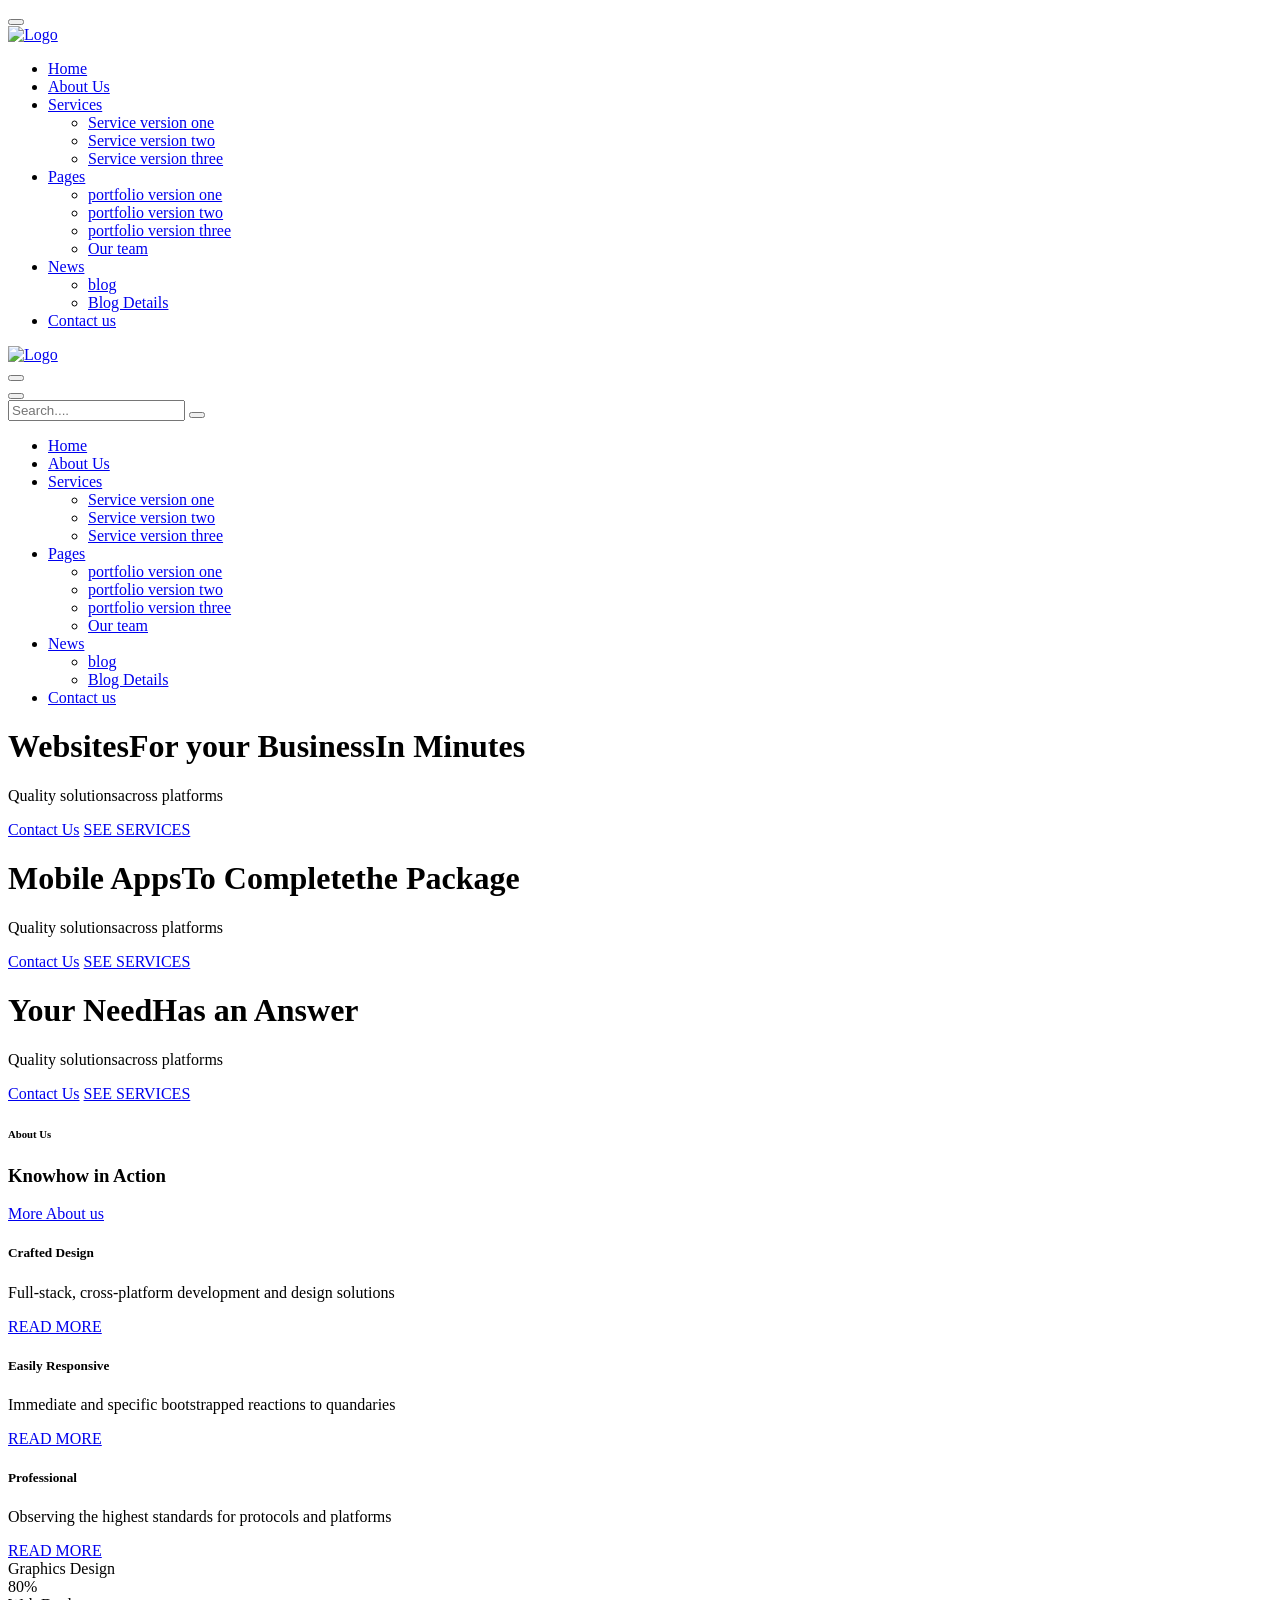
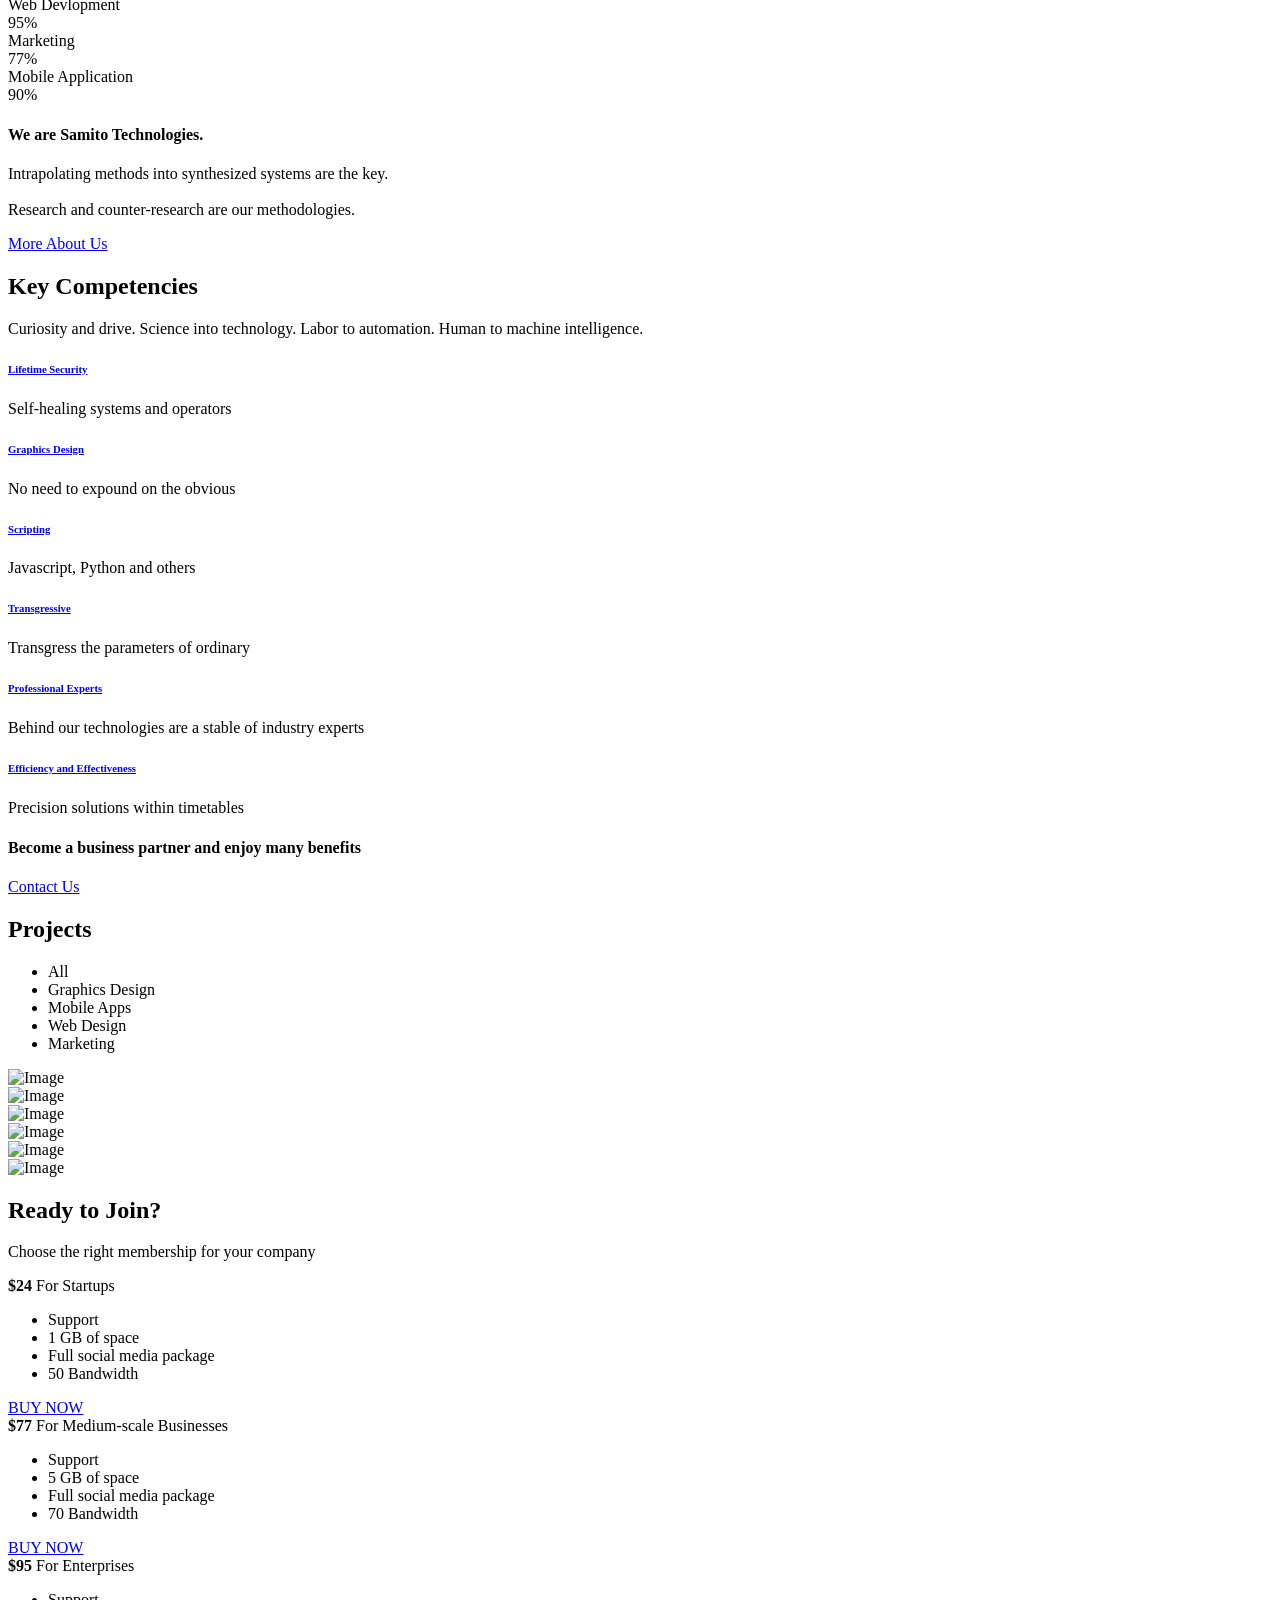
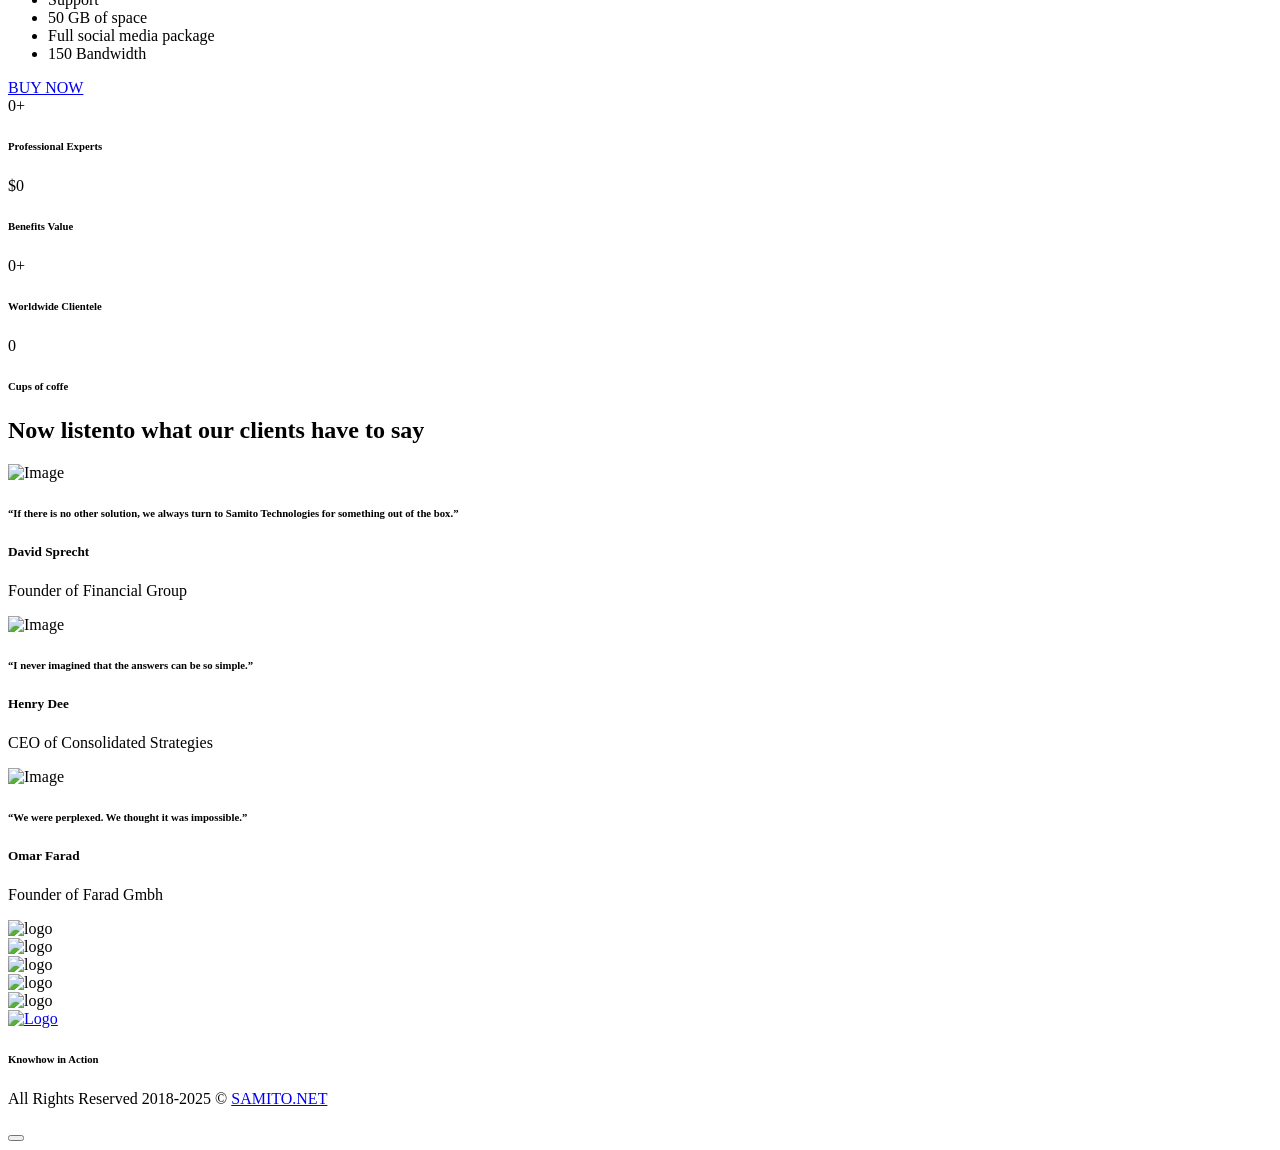
==== index.html @ a0d2db5d "Add files via upload" ====
﻿<!DOCTYPE html>
<html lang="en">
	<head>
		<meta charset="UTF-8">
		<!-- For IE -->
		<meta http-equiv="X-UA-Compatible" content="IE=edge">

		<!-- For Resposive Device -->
		<meta name="viewport" content="width=device-width, initial-scale=1.0">

		<title>Samito Technologies</title>

		<!-- Favicon -->
		<link rel="icon" type="image/png" sizes="56x56" href="images/fav-icon/icon.png">


		<!-- Main style sheet -->
		<link rel="stylesheet" type="text/css" href="css/style.css">
		<!-- responsive style sheet -->
		<link rel="stylesheet" type="text/css" href="css/responsive.css">


		<!-- Fix Internet Explorer ______________________________________-->

		<!--[if lt IE 9]>
			<script src="http://html5shiv.googlecode.com/svn/trunk/html5.js"></script>
			<script src="vendor/html5shiv.js"></script>
			<script src="vendor/respond.js"></script>
		<![endif]-->
			
	</head>

	<body>
		<div class="main-page-wrapper">

			<!-- ===================================================
				Loading Transition
			==================================================== -->
			<div id="loader-wrapper">
				<div id="loader"></div>
			</div>

			<!-- ===================================================
				Toggle Menu Content Wrapper
			==================================================== -->
			<div id="hidden-aside-menu">
				<div class="opacity">
					<button class="close-aside-menu tran3s round-border">
						<i class="fa fa-close" aria-hidden="true"></i>
					</button>

					<div class="aside-menu-wrapper">
						<a href="index.html" class="logo"><img src="images/logo/logo.png" alt="Logo"></a>
						
						<ul class="main-nav-wrapper">
							<li><a href="index.html" class="tran3s"><span class="fa fa-home" aria-hidden="true"></span> Home</a>
								
							</li>
							<li><a href="about-us.html" class="tran3s"><span class="fa fa-info-circle" aria-hidden="true"></span> About Us</a></li>
							<li class="dropdown-holder"><a href="#" class="tran3s"><span class="fa fa-cog" aria-hidden="true"></span> Services</a>
								<ul class="sub-menu">
									<li><a href="service-v1.html">Service version one</a></li>
									<li><a href="service-v2.html">Service version two</a></li>
									<li><a href="service-v3.html">Service version three</a></li>
								</ul>
							</li>
							<li class="dropdown-holder"><a href="#"><span class="fa fa-external-link-square" aria-hidden="true"></span> Pages</a>
								<ul class="sub-menu">
									<li><a href="portfoilo-v1.html">portfolio version one</a></li>
									<li><a href="portfoilo-v2.html">portfolio version two</a></li>
									<li><a href="portfoilo-v3.html">portfolio version three</a></li>
									<li><a href="team.html">Our team</a></li>
								</ul>
							</li>
							<li class="dropdown-holder"><a href="#" class="tran3s"><span class="fa fa-newspaper-o" aria-hidden="true"></span> News</a>
								<ul class="sub-menu">
									<li><a href="news.html">blog</a></li>
									<li><a href="news-details.html">Blog Details</a></li>
								</ul>
							</li>
							<li><a href="contact.html" class="tran3s"><span class="fa fa-envelope" aria-hidden="true"></span> Contact us</a></li>
						</ul>
					</div> <!-- /.aside-menu-wrapper -->
				</div> <!-- /.opacity -->
			</div> <!-- /.hidden-aside-menu -->


			<!-- 
			=============================================
				Theme Header
			============================================== 
			-->
			<header class="theme-menu-wrapper">
				<div class="container">
					<!-- Logo -->
					<div class="logo float-left"><a href="index.html"><img src="images/logo/logo.png" alt="Logo"></a></div>
					
					<!-- Toggle Menu Button -->
					<button class="toggle-show-menu-button float-right">
						<span></span>
						<span></span>
						<span></span>
					</button>

					<!-- Search Bar -->
					<div class="search-option float-right">
				   		<button class="search tran3s dropdown-toggle" id="searchDropdown" data-toggle="dropdown" aria-haspopup="true" aria-expanded="false"><i class="fa fa-search" aria-hidden="true"></i></button>
				   		<form action="#" class="p-color-bg dropdown-menu tran3s" aria-labelledby="searchDropdown">
				   			<input type="text" placeholder="Search....">
				   			<button class="p-color-bg"><i class="fa fa-search" aria-hidden="true"></i></button>
				   		</form>
				   </div> <!-- /.search-option -->


					<!-- ============================ Theme Menu ========================= -->
					<nav class="theme-main-menu float-right">
						<ul>
							<li class="dropdown-holder"><a href="index.html" class="tran3s">Home</a>
							
							</li>
							<li><a href="about-us.html" class="tran3s">About Us</a></li>
							<li class="dropdown-holder"><a href="#" class="tran3s">Services</a>
								<ul class="sub-menu">
									<li><a href="service-v1.html">Service version one</a></li>
									<li><a href="service-v2.html">Service version two</a></li>
									<li><a href="service-v3.html">Service version three</a></li>
								</ul>
							</li>
							<li class="dropdown-holder"><a href="#" class="tran3s">Pages</a>
								<ul class="sub-menu">
									<li><a href="portfoilo-v1.html">portfolio version one</a></li>
									<li><a href="portfoilo-v2.html">portfolio version two</a></li>
									<li><a href="portfoilo-v3.html">portfolio version three</a></li>
									<li><a href="team.html">Our team</a></li>
								</ul>
							</li>
							<li class="dropdown-holder"><a href="#" class="tran3s">News</a>
								<ul class="sub-menu">
									<li><a href="news.html">blog</a></li>
									<li><a href="news-details.html">Blog Details</a></li>
								</ul>
							</li>
							<li><a href="contact.html" class="tran3s">Contact us</a></li>
						</ul>
					</nav> <!-- /.theme-main-menu -->
				</div> <!-- /.container -->
			</header> <!-- /.theme-menu-wrapper -->
			
			<!-- 
			=============================================
				Theme Main Banner
			============================================== 
			-->

			<div id="theme-main-banner">
				<div data-src="images/home/slide-1.jpg">
					<div class="camera_caption">
						<div class="container">
							<h1 class="wow fadeInUp animated">Websites<span></span>For your Business<span>In Minutes</span></h1>
							<p class="wow fadeInUp animated" data-wow-delay="0.5s">Quality solutions<span></span>across platforms</p>
							<a href="contact.html" class="tran3s wow fadeInLeft animated hvr-bounce-to-right" data-wow-delay="1s">Contact Us</a>
							<a href="service-v1.html" class="tran3s wow fadeInRight animated hvr-bounce-to-right" data-wow-delay="1s">SEE SERVICES</a>
						</div> <!-- /.container -->
					</div> <!-- /.camera_caption -->
				</div>
				<div data-src="images/home/slide-2.jpg">
					<div class="camera_caption">
						<div class="container">
							<h1 class="wow fadeInUp animated">Mobile Apps<span></span>To Complete<span>the Package</span></h1>
							<p class="wow fadeInUp animated" data-wow-delay="0.5s">Quality solutions<span></span>across platforms</p>
							<a href="contact.html" class="tran3s wow fadeInLeft animated hvr-bounce-to-right" data-wow-delay="1s">Contact Us</a>
							<a href="service-v1.html" class="tran3s wow fadeInRight animated hvr-bounce-to-right" data-wow-delay="1s">SEE SERVICES</a>
						</div> <!-- /.container -->
					</div> <!-- /.camera_caption -->
				</div>
				<div data-src="images/home/slide-3.jpg">
					<div class="camera_caption">
						<div class="container">
							<h1 class="wow fadeInUp animated">Your Need<span></span>Has an Answer</h1>
							<p class="wow fadeInUp animated" data-wow-delay="0.5s">Quality solutions<span></span>across platforms</p>
							<a href="contact.html" class="tran3s wow fadeInLeft animated hvr-bounce-to-right" data-wow-delay="1s">Contact Us</a>
							<a href="service-v1.html" class="tran3s wow fadeInRight animated hvr-bounce-to-right" data-wow-delay="1s">SEE SERVICES</a>
						</div> <!-- /.container -->
					</div> <!-- /.camera_caption -->
				</div>
			</div> <!-- /#theme-main-banner -->




			<!-- 
			=============================================
				About Agency
			============================================== 
			-->
			<section class="about-agency wow fadeInUp">
				<div class="container">
					<div class="section-title clear-fix">
						<h6>About Us</h6>
						<h3 class="float-left">Knowhow in Action</h3>
						<a href="about-us.html" class="float-right hvr-shutter-out-horizontal tran3s">More About us</a>
					</div> <!-- /.section-title -->

					<div class="row">
						<div class="col-md-4 col-sm-6 col-xs-12">
							<div class="single-content-holder">
								<i class="icon flaticon-bulb"></i>
								<h5>Crafted Design</h5>
								<p>Full-stack, cross-platform development and design solutions</p>
								<a href="about-us.html" class="tran3s">READ MORE</a>
							</div> <!-- /.single-content-holder -->
						</div> <!-- /.col- -->
						<div class="col-md-4 col-sm-6 col-xs-12">
							<div class="single-content-holder">
								<i class="icon flaticon-badge"></i>
								<h5>Easily Responsive</h5>
								<p>Immediate and specific bootstrapped reactions to quandaries</p>
								<a href="about-us.html" class="tran3s">READ MORE</a>
							</div> <!-- /.single-content-holder -->
						</div> <!-- /.col- -->
						<div class="col-md-4 col-sm-6 col-xs-12">
							<div class="single-content-holder">
								<i class="icon flaticon-speaker"></i>
								<h5>Professional</h5>
								<p>Observing the highest standards for protocols and platforms</p>
								<a href="about-us.html" class="tran3s">READ MORE</a>
							</div> <!-- /.single-content-holder -->
						</div> <!-- /.col- -->
					</div> <!-- /.row -->
				</div> <!-- /.container -->
			</section> <!-- /.consultant-section -->



			
			<!-- 
			=============================================
				skill Progress Section
			============================================== 
			-->
			<section class="company-skill section-bg">
				<div class="container">
					<div class="skills-progress skills float-left wow fadeInLeft">
						<div class="habilidades_contenedor">
					        <div class="codeconSkills">
					            <div class="codeconSkillbar">
					            	<div class="skill-text">
					            		<span class="codeconSkillArea">Graphics Design</span>
					            	</div>
					                <div class="skillBar" data-percent="80%">
					                	<span class="PercentText">80%</span>
					                </div>
					            </div>
					            <div class="codeconSkillbar">
					            	<div class="skill-text">
					            		<span class="codeconSkillArea ">Web Devlopment</span>
					                    
					            	</div>
						            <div class="skillBar" data-percent="95%">
						                <span class="PercentText">95%</span>
						            </div>
					            </div>
						        <div class="codeconSkillbar">
						        	<div class="skill-text">
					            		<span class="codeconSkillArea">Marketing</span>
					                    
					            	</div>
						            <div class="skillBar" data-percent="77%">
						                <span class="PercentText">77%</span>
						            </div>
						        </div>
						        <div class="codeconSkillbar">
						        	<div class="skill-text">
					            		<span class="codeconSkillArea">Mobile Application</span>
					                    
					            	</div>
						            <div class="skillBar" data-percent="90%">
						                <span class="PercentText">90%</span>
						            </div>
						        </div>
					    	</div> <!-- /.codeconSkills -->
					    </div> <!-- /.habilidades_contenedor -->
					</div> <!-- /.skills-progress -->

					<div class="text-content float-left wow fadeInRight">
						<h4>We are <span class="p-color">Samito Technologies</span>.</h4>
						<p>Intrapolating methods into synthesized systems are the key.
							<br><br>
						Research and counter-research are our methodologies.</p>

						<a href="about-us.html" class="tran3s">More About Us</a>
					</div>
				</div> <!-- /.container -->
			</section> <!-- /.company-skill -->



			
			<!-- 
			=============================================
				Service Section
			============================================== 
			-->
			<section class="home-service-section">
				<div class="container">
					<div class="service-content-holder wow fadeInLeft">
						<div class="theme-title">
							<h2>Key Competencies</h2>
						</div>
						<p>Curiosity and drive. Science into technology. Labor to automation. Human to machine intelligence.</p>

						<div class="row">
							<div class="col-sm-6">
								<div class="single-service">
									<h6><i class="icon flaticon-umbrella"></i> <a href="#" class="tran3s">Lifetime Security</a></h6>
									<p>Self-healing systems and operators</p>
								</div> <!-- /.single-service -->
							</div> <!-- /.col -->
							<div class="col-sm-6">
								<div class="single-service">
									<h6><i class="icon flaticon-suitcase"></i> <a href="#" class="tran3s">Graphics Design</a></h6>
									<p>No need to expound on the obvious</p>
								</div> <!-- /.single-service -->
							</div> <!-- /.col -->
							<div class="col-sm-6">
								<div class="single-service">
									<h6><i class="icon flaticon-speaker"></i> <a href="#" class="tran3s">Scripting</a></h6>
									<p>Javascript, Python and others</p>
								</div> <!-- /.single-service -->
							</div> <!-- /.col -->
							<div class="col-sm-6">
								<div class="single-service">
									<h6><i class="icon flaticon-badge"></i> <a href="#" class="tran3s">Transgressive</a></h6>
									<p>Transgress the parameters of ordinary</p>
								</div> <!-- /.single-service -->
							</div> <!-- /.col -->
							<div class="col-sm-6">
								<div class="single-service">
									<h6><i class="icon flaticon-badge"></i> <a href="#" class="tran3s">Professional Experts</a></h6>
									<p>Behind our technologies are a stable of industry experts</p>
								</div> <!-- /.single-service -->
							</div> <!-- /.col -->
							<div class="col-sm-6">
								<div class="single-service">
									<h6><i class="icon flaticon-speaker"></i> <a href="#" class="tran3s">Efficiency and Effectiveness</a></h6>
									<p>Precision solutions within timetables</p>
								</div> <!-- /.single-service -->
							</div> <!-- /.col -->
						</div> <!-- /.row -->
					</div> <!-- /.service-content-holder -->
				</div> <!-- /.container -->

				<div class="image-bg-section wow fadeInRight">
					<div class="opacity">
						<a href="#" class="tran3s"></a>
					</div> <!-- /.opacity -->
				</div> <!-- /.image-bg-section -->
			</section> <!-- /.home-service-section -->

			
			<!-- 
			=============================================
				Conatct inline Banner
			============================================== 
			-->
			<div class="contact-line-banner p-color-bg wow fadeInUp">
				<div class="container">
					<h4 class="float-left">Become a business partner and enjoy many benefits</h4>
					<a href="contact.html" class="tran3s float-right hvr-bounce-to-right">Contact Us</a>
				</div>
			</div> <!-- /.contact-line-banner -->




			<!-- 
			=============================================
				Project Section
			============================================== 
			-->
			<section class="project-section wow fadeInUp">
				<div class="container">
					<div class="theme-title center">
						<h2>Projects</h2>
					</div>
				</div>

				<div class="container isotop-menu-wrapper">
					<ul class="gallery-menu">
						<li class="is-checked tran3s" data-filter="*">All</li>
						<li class="tran3s" data-filter=".design">Graphics Design</li>
						<li class="tran3s" data-filter=".app">Mobile Apps</li>
						<li class="tran3s" data-filter=".print">Web Design</li>
						<li class="tran3s" data-filter=".marketing">Marketing</li>
					</ul>
				</div> <!-- End .menu_wrapper -->

				<div class="container">
					<div id="isotop-gallery-wrapper" class="row">
						<div class="grid-sizer"></div>
						<div class="isotop-item app marketing">
							<div class="single-item">
								<img src="images/project/1.jpg" alt="Image">
								<a href="images/project/1.jpg" class="tran4s fancybox"><i class="fa fa-chain" aria-hidden="true"></i></a>
							</div> <!-- /.single-item -->
						</div> <!-- /.isotop-item -->
						<div class="isotop-item design print app">
							<div class="single-item">
								<img src="images/project/2.jpg" alt="Image">
								<a href="images/project/2.jpg" class="tran4s fancybox"><i class="fa fa-chain" aria-hidden="true"></i></a>
							</div> <!-- /.single-item -->
						</div> <!-- /.isotop-item -->
						<div class="isotop-item design print">
							<div class="single-item">
								<img src="images/project/3.jpg" alt="Image">
								<a href="images/project/3.jpg" class="tran4s fancybox"><i class="fa fa-chain" aria-hidden="true"></i></a>
							</div> <!-- /.single-item -->
						</div> <!-- /.isotop-item -->
						<div class="isotop-item app print">
							<div class="single-item">
								<img src="images/project/4.jpg" alt="Image">
								<a href="images/project/4.jpg" class="tran4s fancybox"><i class="fa fa-chain" aria-hidden="true"></i></a>
							</div> <!-- /.single-item -->
						</div> <!-- /.isotop-item -->
						<div class="isotop-item app print design">
							<div class="single-item">
								<img src="images/project/5.jpg" alt="Image">
								<a href="images/project/5.jpg" class="tran4s fancybox"><i class="fa fa-chain" aria-hidden="true"></i></a>
							</div> <!-- /.single-item -->
						</div> <!-- /.isotop-item -->
						<div class="isotop-item double-column marketing">
							<div class="single-item">
								<img src="images/project/6.jpg" alt="Image">
								<a href="images/project/6.jpg" class="tran4s fancybox"><i class="fa fa-chain" aria-hidden="true"></i></a>
							</div> <!-- /.single-item -->
						</div> <!-- /.isotop-item -->
					</div> <!-- /#isotop-gallery-wrapper -->
				</div>
			</section> <!-- /.project-section -->



			<!-- 
			=============================================
				Pricing section
			============================================== 
			-->
			<section class="pricing-section image-bg wow fadeInUp">
				<div class="opacity">
					<div class="container">
						<h2>Ready to Join?</h2>
						<p>Choose the right membership for your company</p>

						<div class="row">
							<div class="col-sm-4">
								<div class="single-price-table wow fadeInUp">
									<strong>$24</strong>
									<span>For Startups</span>
									<ul>
										<li>Support</li>
										<li>1 GB of space</li>
										<li>Full social media package</li>
										<li>50 Bandwidth</li>
									</ul>
									<a href="#" class="tran3s hvr-bounce-to-right">BUY NOW</a>
								</div> <!-- /.single-price-table -->
							</div>
							<div class="col-sm-4">
								<div class="single-price-table wow fadeInUp">
									<strong>$77</strong>
									<span>For Medium-scale Businesses</span>
									<ul>
										<li>Support</li>
										<li>5 GB of space</li>
										<li>Full social media package</li>
										<li>70 Bandwidth</li>
									</ul>
									<a href="#" class="tran3s hvr-bounce-to-right">BUY NOW</a>
								</div> <!-- /.single-price-table -->
							</div>
							<div class="col-sm-4">
								<div class="single-price-table wow fadeInUp">
									<strong>$95</strong>
									<span>For Enterprises</span>
									<ul>
										<li>Support</li>
										<li>50 GB of space</li>
										<li>Full social media package</li>
										<li>150 Bandwidth</li>
									</ul>
									<a href="#" class="tran3s hvr-bounce-to-right">BUY NOW</a>
								</div> <!-- /.single-price-table -->
							</div>
						</div> <!-- /.row -->
					</div> <!-- /.container -->
				</div> <!-- /.opacity -->
			</section> <!-- /.pricing-section -->



			<!-- 
			=============================================
				Counter Number Section
			============================================== 
			-->
			<section class="counter-number">
				<div class="opacity">
					<div class="container">
						<div class="row">
							<div class="col-sm-3 col-xs-12">
								<div class="counter-box">
									<i class="icon flaticon-people"></i>
									<div class="number"><span class="timer" data-from="0" data-to="120" data-speed="1500" data-refresh-interval="5">0</span>+</div>
									<h6>Professional Experts</h6>
								</div> <!-- /.counter-box -->
							</div> <!-- /.col- -->
							<div class="col-sm-3 col-xs-12">
								<div class="counter-box">
									<i class="icon flaticon-suitcase"></i>
									<div class="number">$<span class="timer" data-from="0" data-to="50000000" data-speed="2000" data-refresh-interval="5">0</span></div>
									<h6>Benefits Value</h6>
								</div> <!-- /.counter-box -->
							</div> <!-- /.col- -->
							<div class="col-sm-3 col-xs-12">
								<div class="counter-box">
									<i class="icon flaticon-speaker"></i>
									<div class="number"><span class="timer" data-from="0" data-to="88" data-speed="1500" data-refresh-interval="5">0</span>+</div>
									<h6>Worldwide Clientele</h6>
								</div> <!-- /.counter-box -->
							</div> <!-- /.col- -->
							<div class="col-sm-3 col-xs-12">
								<div class="counter-box">
									<i class="icon flaticon-coffee"></i>
									<div class="number"><span class="timer" data-from="0" data-to="1230" data-speed="1500" data-refresh-interval="5">0</span></div>
									<h6>Cups of coffe</h6>
								</div> <!-- /.counter-box -->
							</div> <!-- /.col- -->
						</div> <!-- /.row -->
					</div> <!-- /.container -->
				</div> <!-- /.opacity -->
			</section> <!-- /.counter-number -->




			<!-- 
			=============================================
				Client Slider Section
			============================================== 
			-->
			<section class="client-section wow fadeInUp">
				<div class="container">
					<h2>Now listen<span></span>to what our<span></span> clients have to say</h2>
					<div id="client-slider" class="clear-fix">
						<div class="item">
							<div class="clear-fix">
								<img src="images/home/c-1.jpg" alt="Image" class="float-left round-border">
								<div class="text float-left">
									<h6>“If there is no other solution, we always turn to Samito Technologies for something out of the box.”</h6>
									 <h5>David Sprecht</h5>
									 <p>Founder of Financial Group</p>
								</div> <!-- /.text -->
							</div> <!-- /.clear-fix -->
						</div> <!-- /.item -->
						<div class="item">
							<div class="clear-fix">
								<img src="images/home/c-2.jpg" alt="Image" class="float-left round-border">
								<div class="text float-left">
									<h6>“I never imagined that the answers can be so simple.”</h6>
									 <h5>Henry Dee</h5>
									 <p>CEO of Consolidated Strategies</p>
								</div> <!-- /.text -->
							</div> <!-- /.clear-fix -->
						</div> <!-- /.item -->
						<div class="item">
							<div class="clear-fix">
								<img src="images/home/c-3.jpg" alt="Image" class="float-left round-border">
								<div class="text float-left">
									<h6>“We were perplexed. We thought it was impossible.”</h6>
									 <h5>Omar Farad</h5>
									 <p>Founder of Farad Gmbh</p>
								</div> <!-- /.text -->
							</div> <!-- /.clear-fix -->
						</div> <!-- /.item -->
					</div> <!-- /#client-slider -->
				</div> <!-- /.container -->
			</section> <!-- /.client-section -->



			<!-- 
			
						 
			=============================================
				Partner Logo
			============================================== 
			-->
			<div class="partent-logo-section">
				<div class="container">
					<div id="partner-logo">
						<div class="item"><img src="images/logo/p-1.png" alt="logo"></div>
						<div class="item"><img src="images/logo/p-2.png" alt="logo"></div>
						<div class="item"><img src="images/logo/p-3.png" alt="logo"></div>
						<div class="item"><img src="images/logo/p-4.png" alt="logo"></div>
						<div class="item"><img src="images/logo/p-2.png" alt="logo"></div>
					</div>
				</div>
			</div> <!-- /.partent-logo-section -->



			
			<!-- 
			=============================================
				Footer
			============================================== 
			-->
			<footer>
				<div class="container">
					<div class="row">
						<div class="col-md-3 col-sm-5">
							<div class="footer-logo">
								<a href="index.html"><img src="images/logo/logo-footer.png" alt="Logo"></a>
								<h6>Knowhow in Action</h6>
							</div>
						</div>
						</div>
						<div class="bottom-footer clear-fix">
						<p class="float-left">All Rights Reserved 2018-2025 &copy; <a href="https://www.samito.net" target="_blank" class="tran3s">SAMITO.NET</a></p>
					
						</div>
						</div>
						</div>
						</div>
					</div> <!-- /.row -->

				



	        

	        <!-- Scroll Top Button -->
			<button class="scroll-top tran3s">
				<i class="fa fa-angle-up" aria-hidden="true"></i>
			</button>





		<!-- Js File_________________________________ -->

		<!-- j Query -->
		<script type="text/javascript" src="vendor/jquery.2.2.3.min.js"></script>

		<!-- Bootstrap JS -->
		<script type="text/javascript" src="vendor/bootstrap/bootstrap.min.js"></script>

		<!-- Vendor js _________ -->
		<!-- Camera Slider -->
		<script type='text/javascript' src='vendor/Camera-master/scripts/jquery.mobile.customized.min.js'></script>
	    <script type='text/javascript' src='vendor/Camera-master/scripts/jquery.easing.1.3.js'></script> 
	    <script type='text/javascript' src='vendor/Camera-master/scripts/camera.min.js'></script>

	    <!-- Progress Bar js -->
		<script type="text/javascript" src="vendor/skills-master/jquery.skills.js"></script>
		<!-- isotop -->
		<script type="text/javascript" src="vendor/isotope.pkgd.min.js"></script>
		
		<!-- WOW js -->
		<script type="text/javascript" src="vendor/WOW-master/dist/wow.min.js"></script>
		<!-- owl.carousel -->
		<script type="text/javascript" src="vendor/owl-carousel/owl.carousel.min.js"></script>
		<!-- js count to -->
		<script type="text/javascript" src="vendor/jquery.appear.js"></script>
		<script type="text/javascript" src="vendor/jquery.countTo.js"></script>
		<!-- fancy box -->
		<script type="text/javascript" src="vendor/fancy-box/jquery.fancybox.pack.js"></script>
		<!-- Custom Scroll -->
		<script src="vendor/jquery.mCustomScrollbar.concat.min.js"></script>

		<!-- Theme js -->
		<script type="text/javascript" src="js/theme.js"></script>

		</div> <!-- /.main-page-wrapper -->
	</body>
</html>
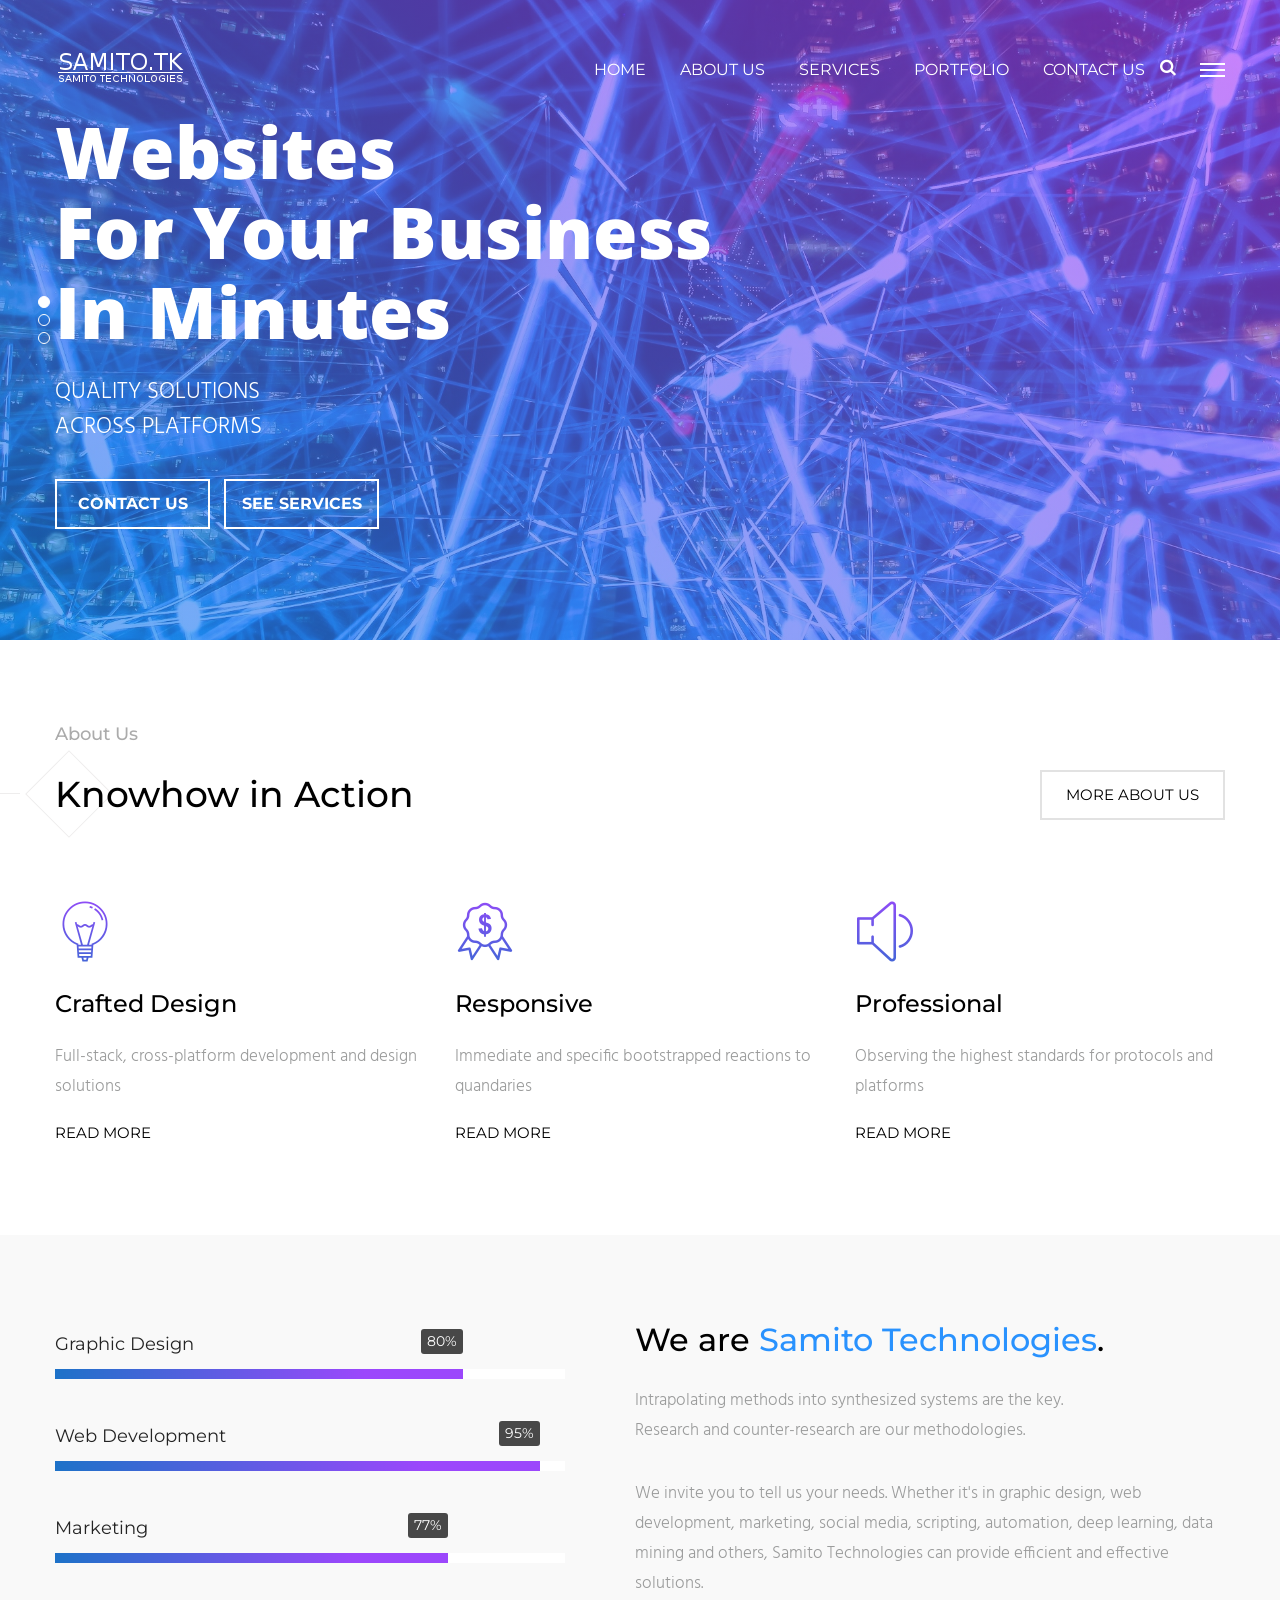
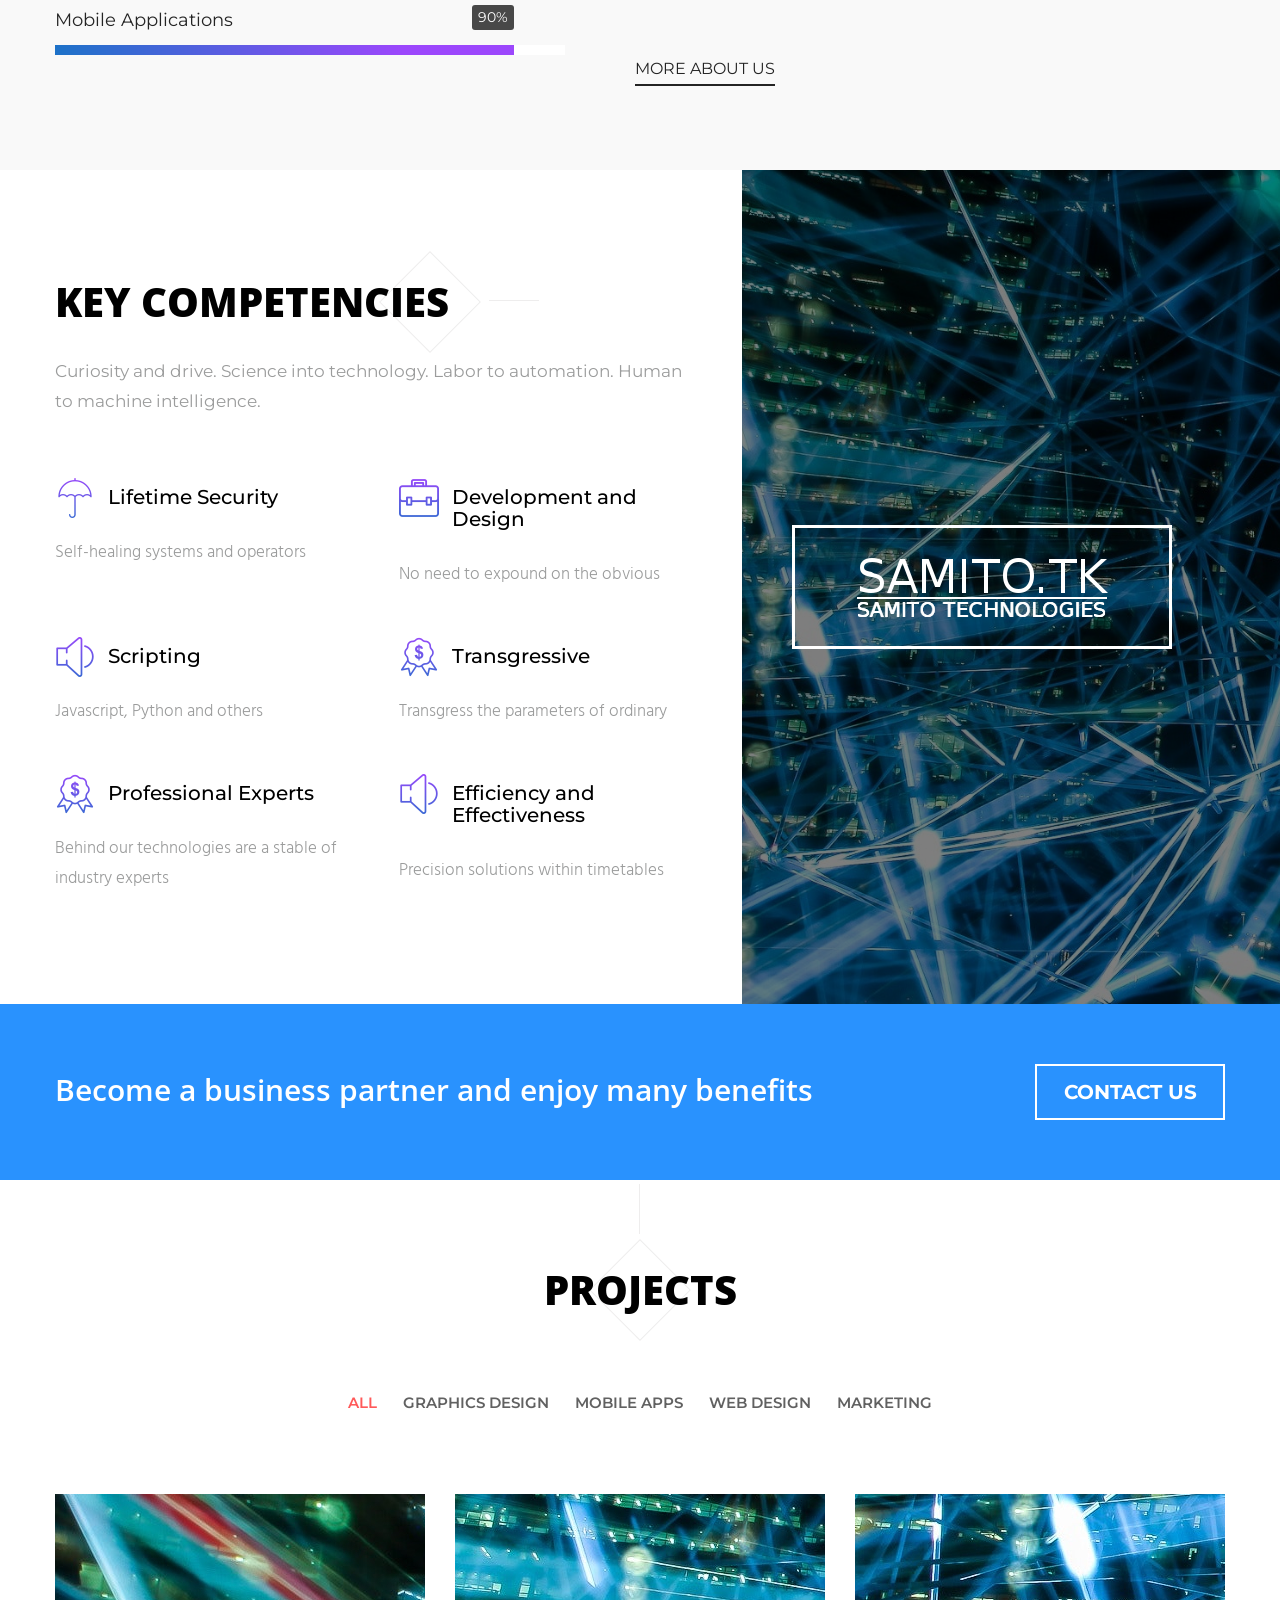
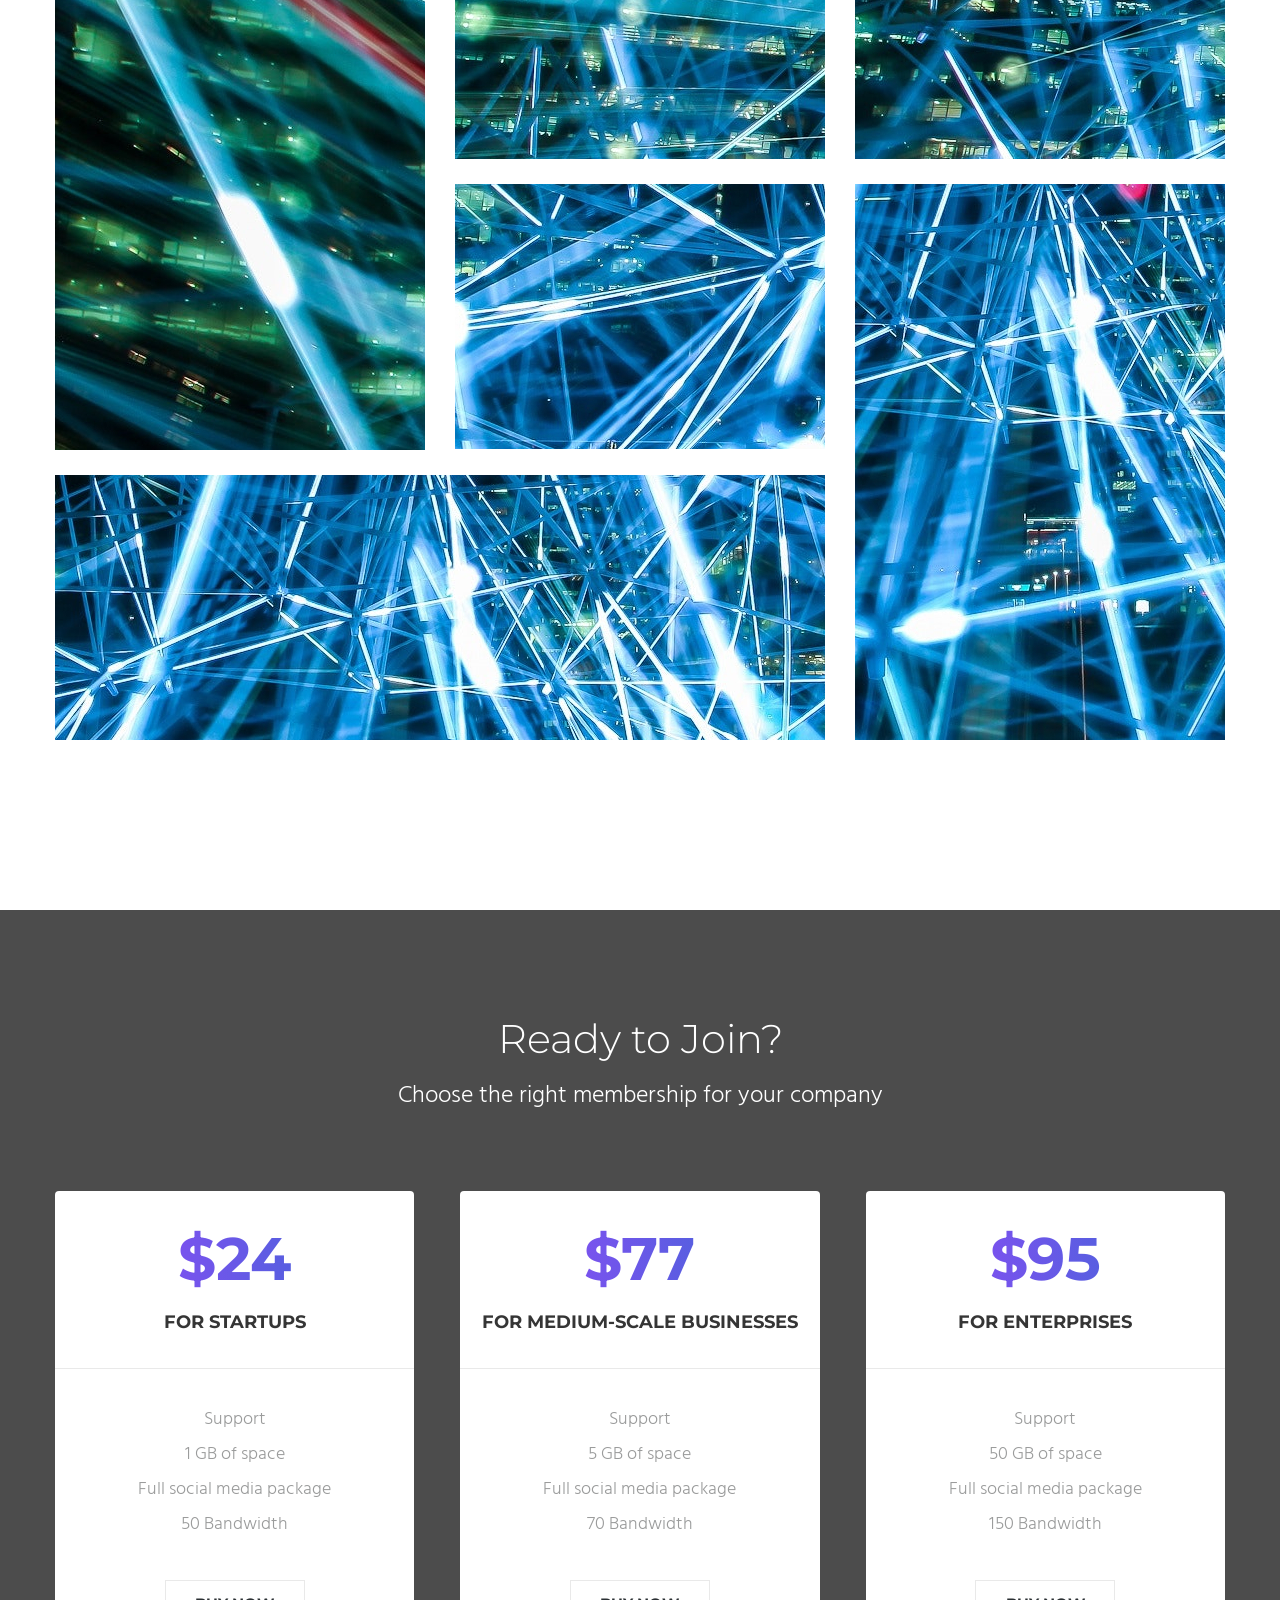
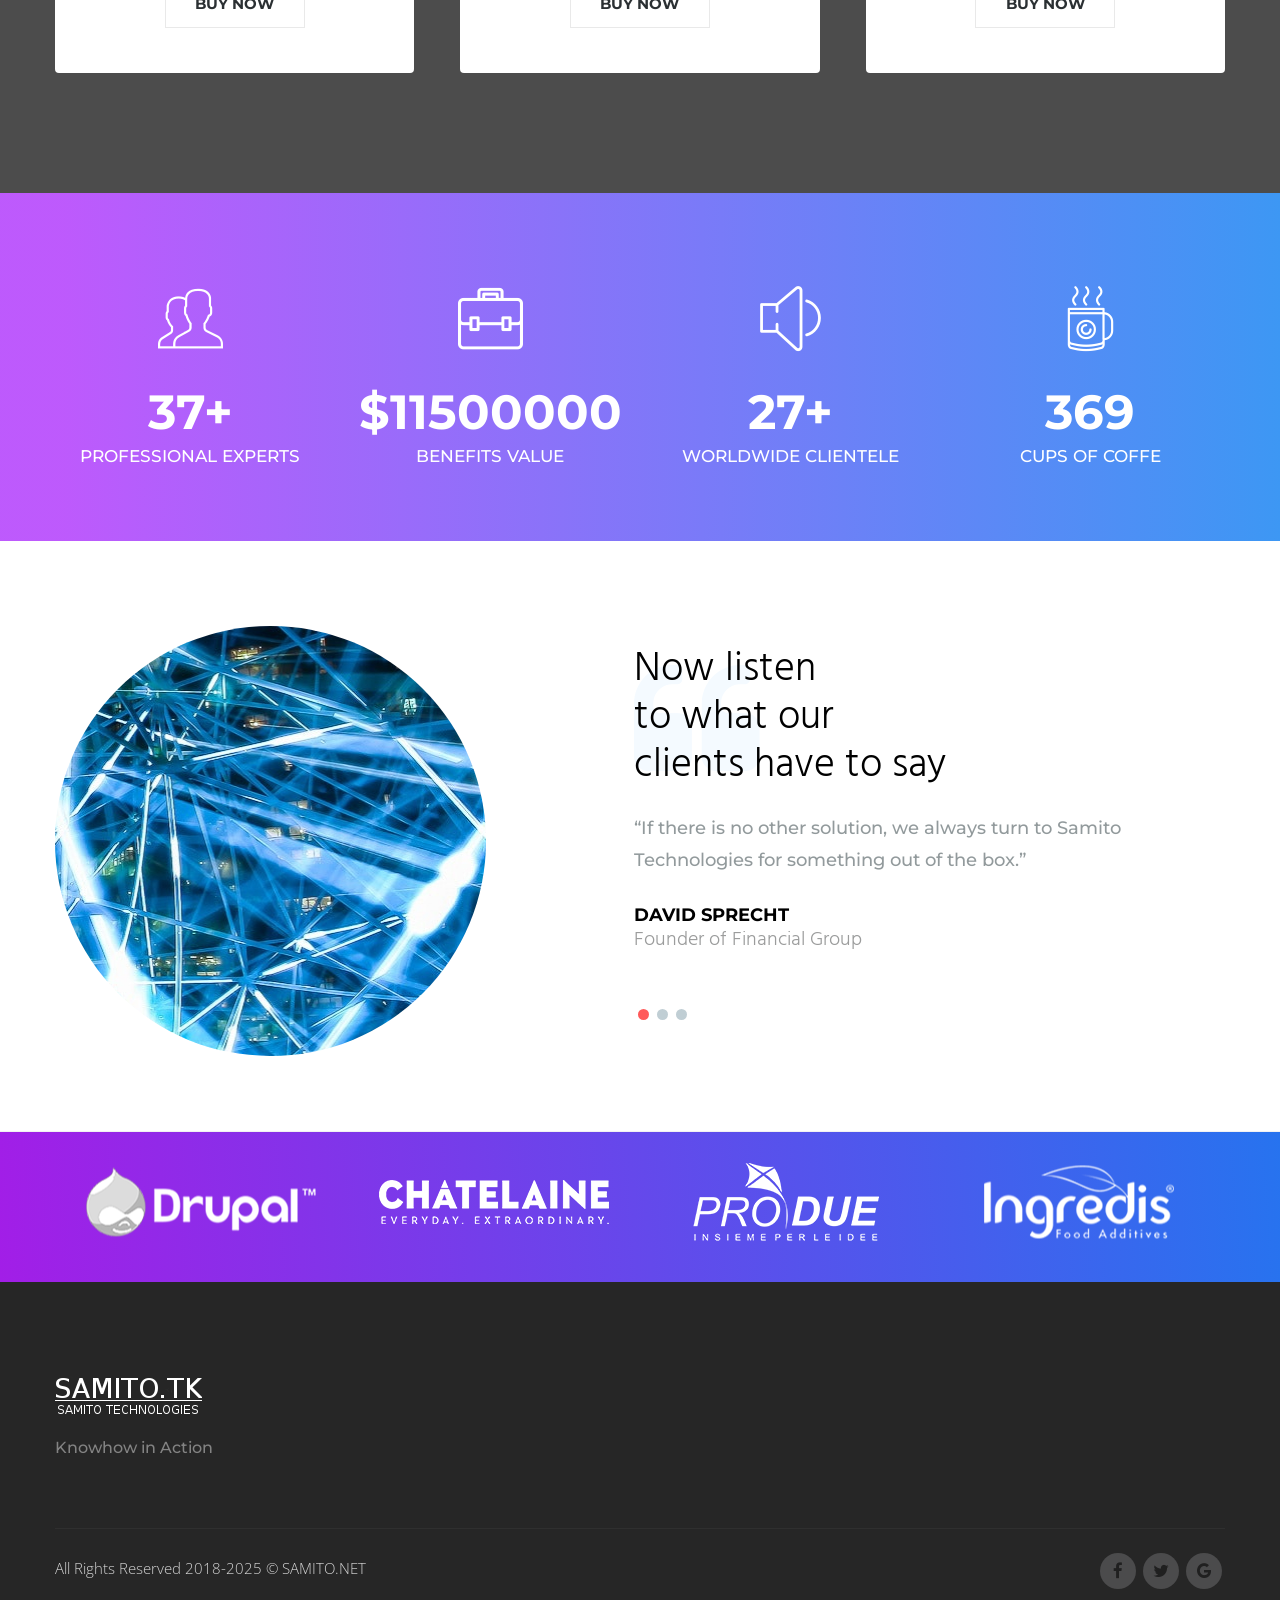
==== commit 9767cb1b: "Add files via upload" ====
--- a/index.html
+++ b/index.html
@@ -57,26 +57,13 @@
 								
 							</li>
 							<li><a href="about-us.html" class="tran3s"><span class="fa fa-info-circle" aria-hidden="true"></span> About Us</a></li>
-							<li class="dropdown-holder"><a href="#" class="tran3s"><span class="fa fa-cog" aria-hidden="true"></span> Services</a>
-								<ul class="sub-menu">
-									<li><a href="service-v1.html">Service version one</a></li>
-									<li><a href="service-v2.html">Service version two</a></li>
-									<li><a href="service-v3.html">Service version three</a></li>
-								</ul>
+							<li><a href="service-v2.html" class="tran3s"><span class="fa fa-cog" aria-hidden="true"></span> Services</a>
+								
 							</li>
-							<li class="dropdown-holder"><a href="#"><span class="fa fa-external-link-square" aria-hidden="true"></span> Pages</a>
-								<ul class="sub-menu">
-									<li><a href="portfoilo-v1.html">portfolio version one</a></li>
-									<li><a href="portfoilo-v2.html">portfolio version two</a></li>
-									<li><a href="portfoilo-v3.html">portfolio version three</a></li>
-									<li><a href="team.html">Our team</a></li>
-								</ul>
+							<li><a href="portfoilo-v2.html"><span class="fa fa-external-link-square" aria-hidden="true"></span> Portfolio</a>
+								
 							</li>
-							<li class="dropdown-holder"><a href="#" class="tran3s"><span class="fa fa-newspaper-o" aria-hidden="true"></span> News</a>
-								<ul class="sub-menu">
-									<li><a href="news.html">blog</a></li>
-									<li><a href="news-details.html">Blog Details</a></li>
-								</ul>
+						
 							</li>
 							<li><a href="contact.html" class="tran3s"><span class="fa fa-envelope" aria-hidden="true"></span> Contact us</a></li>
 						</ul>
@@ -115,31 +102,17 @@
 					<!-- ============================ Theme Menu ========================= -->
 					<nav class="theme-main-menu float-right">
 						<ul>
-							<li class="dropdown-holder"><a href="index.html" class="tran3s">Home</a>
+							<li><a href="index.html" class="tran3s">Home</a>
 							
 							</li>
 							<li><a href="about-us.html" class="tran3s">About Us</a></li>
-							<li class="dropdown-holder"><a href="#" class="tran3s">Services</a>
-								<ul class="sub-menu">
-									<li><a href="service-v1.html">Service version one</a></li>
-									<li><a href="service-v2.html">Service version two</a></li>
-									<li><a href="service-v3.html">Service version three</a></li>
-								</ul>
+							<li><a href="service-v2.html" class="tran3s">Services</a>
+								
 							</li>
-							<li class="dropdown-holder"><a href="#" class="tran3s">Pages</a>
-								<ul class="sub-menu">
-									<li><a href="portfoilo-v1.html">portfolio version one</a></li>
-									<li><a href="portfoilo-v2.html">portfolio version two</a></li>
-									<li><a href="portfoilo-v3.html">portfolio version three</a></li>
-									<li><a href="team.html">Our team</a></li>
-								</ul>
+							<li><a href="portfoilo-v2.html" class="tran3s">Portfolio</a>
+								
 							</li>
-							<li class="dropdown-holder"><a href="#" class="tran3s">News</a>
-								<ul class="sub-menu">
-									<li><a href="news.html">blog</a></li>
-									<li><a href="news-details.html">Blog Details</a></li>
-								</ul>
-							</li>
+							
 							<li><a href="contact.html" class="tran3s">Contact us</a></li>
 						</ul>
 					</nav> <!-- /.theme-main-menu -->
@@ -159,7 +132,7 @@
 							<h1 class="wow fadeInUp animated">Websites<span></span>For your Business<span>In Minutes</span></h1>
 							<p class="wow fadeInUp animated" data-wow-delay="0.5s">Quality solutions<span></span>across platforms</p>
 							<a href="contact.html" class="tran3s wow fadeInLeft animated hvr-bounce-to-right" data-wow-delay="1s">Contact Us</a>
-							<a href="service-v1.html" class="tran3s wow fadeInRight animated hvr-bounce-to-right" data-wow-delay="1s">SEE SERVICES</a>
+							<a href="service-v2.html" class="tran3s wow fadeInRight animated hvr-bounce-to-right" data-wow-delay="1s">SEE SERVICES</a>
 						</div> <!-- /.container -->
 					</div> <!-- /.camera_caption -->
 				</div>
@@ -169,7 +142,7 @@
 							<h1 class="wow fadeInUp animated">Mobile Apps<span></span>To Complete<span>the Package</span></h1>
 							<p class="wow fadeInUp animated" data-wow-delay="0.5s">Quality solutions<span></span>across platforms</p>
 							<a href="contact.html" class="tran3s wow fadeInLeft animated hvr-bounce-to-right" data-wow-delay="1s">Contact Us</a>
-							<a href="service-v1.html" class="tran3s wow fadeInRight animated hvr-bounce-to-right" data-wow-delay="1s">SEE SERVICES</a>
+							<a href="service-v2.html" class="tran3s wow fadeInRight animated hvr-bounce-to-right" data-wow-delay="1s">SEE SERVICES</a>
 						</div> <!-- /.container -->
 					</div> <!-- /.camera_caption -->
 				</div>
@@ -179,7 +152,7 @@
 							<h1 class="wow fadeInUp animated">Your Need<span></span>Has an Answer</h1>
 							<p class="wow fadeInUp animated" data-wow-delay="0.5s">Quality solutions<span></span>across platforms</p>
 							<a href="contact.html" class="tran3s wow fadeInLeft animated hvr-bounce-to-right" data-wow-delay="1s">Contact Us</a>
-							<a href="service-v1.html" class="tran3s wow fadeInRight animated hvr-bounce-to-right" data-wow-delay="1s">SEE SERVICES</a>
+							<a href="service-v2.html" class="tran3s wow fadeInRight animated hvr-bounce-to-right" data-wow-delay="1s">SEE SERVICES</a>
 						</div> <!-- /.container -->
 					</div> <!-- /.camera_caption -->
 				</div>
@@ -213,7 +186,7 @@
 						<div class="col-md-4 col-sm-6 col-xs-12">
 							<div class="single-content-holder">
 								<i class="icon flaticon-badge"></i>
-								<h5>Easily Responsive</h5>
+								<h5>Responsive</h5>
 								<p>Immediate and specific bootstrapped reactions to quandaries</p>
 								<a href="about-us.html" class="tran3s">READ MORE</a>
 							</div> <!-- /.single-content-holder -->
@@ -245,7 +218,7 @@
 					        <div class="codeconSkills">
 					            <div class="codeconSkillbar">
 					            	<div class="skill-text">
-					            		<span class="codeconSkillArea">Graphics Design</span>
+					            		<span class="codeconSkillArea">Graphic Design</span>
 					            	</div>
 					                <div class="skillBar" data-percent="80%">
 					                	<span class="PercentText">80%</span>
@@ -253,7 +226,7 @@
 					            </div>
 					            <div class="codeconSkillbar">
 					            	<div class="skill-text">
-					            		<span class="codeconSkillArea ">Web Devlopment</span>
+					            		<span class="codeconSkillArea ">Web Development</span>
 					                    
 					            	</div>
 						            <div class="skillBar" data-percent="95%">
@@ -271,7 +244,7 @@
 						        </div>
 						        <div class="codeconSkillbar">
 						        	<div class="skill-text">
-					            		<span class="codeconSkillArea">Mobile Application</span>
+					            		<span class="codeconSkillArea">Mobile Applications</span>
 					                    
 					            	</div>
 						            <div class="skillBar" data-percent="90%">
@@ -285,8 +258,13 @@
 					<div class="text-content float-left wow fadeInRight">
 						<h4>We are <span class="p-color">Samito Technologies</span>.</h4>
 						<p>Intrapolating methods into synthesized systems are the key.
-							<br><br>
+							<br>
 						Research and counter-research are our methodologies.</p>
+<p>
+
+We invite you to tell us your needs. Whether it's in graphic design, web development, marketing, social media, scripting, automation, deep learning, data mining and others, Samito Technologies can provide efficient and effective solutions. 
+</p>
+<br>
 
 						<a href="about-us.html" class="tran3s">More About Us</a>
 					</div>
@@ -318,7 +296,7 @@
 							</div> <!-- /.col -->
 							<div class="col-sm-6">
 								<div class="single-service">
-									<h6><i class="icon flaticon-suitcase"></i> <a href="#" class="tran3s">Graphics Design</a></h6>
+									<h6><i class="icon flaticon-suitcase"></i> <a href="#" class="tran3s">Development and Design</a></h6>
 									<p>No need to expound on the obvious</p>
 								</div> <!-- /.single-service -->
 							</div> <!-- /.col -->
@@ -627,7 +605,15 @@
 						</div>
 						<div class="bottom-footer clear-fix">
 						<p class="float-left">All Rights Reserved 2018-2025 &copy; <a href="https://www.samito.net" target="_blank" class="tran3s">SAMITO.NET</a></p>
-					
+	
+						<ul class="float-right">
+							<li><a href="https://www.facebook.com/samitonetwork/" class="tran3s round-border"><i class="fa fa-facebook" aria-hidden="true"></i></a></li>
+							<li><a href="https://twitter.com/samitojalbuena" class="tran3s round-border"><i class="fa fa-twitter" aria-hidden="true"></i></a></li>
+							<li><a href="https://plus.google.com/u/2/+SamitoJalbuena" class="tran3s round-border"><i class="fa fa-google" aria-hidden="true"></i></a></li>
+							
+						</ul>
+					</div> <!-- /.bottom-footer -->
+				</div> <!-- /.container -->
 						</div>
 						</div>
 						</div>
--- a/css/style.css
+++ b/css/style.css
@@ -0,0 +1,2523 @@
+
+/* CSS Document */
+
+/* 
+    Created on   : 14/02/2017. 
+    Theme Name   : Inspire.
+    Description  : Inspire || Responsive html5 Business template.
+    Version      : 1.
+    Author       : @creativegigs.
+    Developed by : Jubayer Al Hasan (jubayer.hasan1991@gmail.com).
+   
+*/
+
+/* ------------------------------------------ */
+/*             TABLE OF CONTENTS
+/* ------------------------------------------ */
+/*   01 - Loading Transition  */
+/*   02 - Global stlye  */
+/*   03 - Theme Main Header  */
+/*   04 - Theme Toggle Mneu */
+/*   05 - Theme Main Banner */
+/*   06 - About Agency  */
+/*   07 - skill Progress Section  */
+/*   08 - Service Section  */
+/*   09 - Project Section  */
+/*   10 - Pricing Section  */
+/*   11 - Counter Number Section  */
+/*   12 - Client Slider  */
+/*   13 - Latest News  */
+/*   14 - Footer  */
+/*   15 - Our Team  */
+/*   16 - contact Banner  */
+/*   17 - Satisfied Client  */
+/*   18 - Inner Page banner  */
+/*   19 - Our Service  */
+/*   20 - Blog Page */
+/*   21 - Blog Details Page  */
+/*   22 - Sidebar  */
+/*   23 - Contact Us  */
+/*   24 - Contact form activation  */
+
+
+/**
+* Importing necessary  Styles.
+**/
+
+@import url('https://fonts.googleapis.com/css?family=Hind:300,400|Montserrat:400,700,600|Open+Sans:600,800');
+/*----bootstrap css ----- */
+@import url('../vendor/bootstrap/bootstrap.css');
+/*----camera-slider---*/
+@import url('../vendor/Camera-master/css/camera.css');
+/*----font awesome -------*/
+@import url('../fonts/font-awesome/css/font-awesome.min.css');
+/*----owl-carousel css----*/
+@import url('../vendor/owl-carousel/owl.carousel.css');
+@import url('../vendor/owl-carousel/owl.theme.css');
+/*-------- animated css ------*/
+@import url('../vendor/WOW-master/css/libs/animate.css');
+/*---- Progress bar css----*/
+@import url('../vendor/skills-master/source/habilidades.css');
+/*-------fancy box --------*/
+@import url('../vendor/fancy-box/jquery.fancybox.css');
+/*-------Hover Css --------*/
+@import url('../vendor/hover.css');
+/*--------- Custom Scroll ---------*/
+@import url('../vendor/jquery.mCustomScrollbar.min.css');
+/*--------- flat-icon ---------*/
+@import url('../fonts/icon/font/flaticon.css');
+
+/*** 
+
+====================================================================
+  Loading Transition
+====================================================================
+
+ ***/
+#loader-wrapper {
+  position: fixed;
+  top: 0;
+  left: 0;
+  width: 100%;
+  height: 100%;
+  z-index: 999999;
+  background: #262626;
+  overflow: hidden;
+}
+#loader {
+  display: block;
+  position: relative;
+  left: 50%;
+  top: 50%;
+  width: 100px;
+  height: 100px;
+  margin: -50px 0 0 -50px;
+  border-radius: 50%;
+  border: 2px solid transparent;
+  border-top-color: #3498db;
+  -webkit-animation: spin 2s linear infinite; /* Chrome, Opera 15+, Safari 5+ */
+  animation: spin 2s linear infinite; /* Chrome, Firefox 16+, IE 10+, Opera */
+}
+
+#loader:before {
+  content: "";
+  position: absolute;
+  top: 5px;
+  left: 5px;
+  right: 5px;
+  bottom: 5px;
+  border-radius: 50%;
+  border: 2px solid transparent;
+  border-top-color: #e74c3c;
+  -webkit-animation: spin 3s linear infinite; /* Chrome, Opera 15+, Safari 5+ */
+    animation: spin 3s linear infinite; /* Chrome, Firefox 16+, IE 10+, Opera */
+}
+#loader:after {
+  content: "";
+  position: absolute;
+  top: 15px;
+  left: 15px;
+  right: 15px;
+  bottom: 15px;
+  border-radius: 50%;
+  border: 2px solid transparent;
+  border-top-color: #f9c922;
+  -webkit-animation: spin 1.5s linear infinite; /* Chrome, Opera 15+, Safari 5+ */
+    animation: spin 1.5s linear infinite; /* Chrome, Firefox 16+, IE 10+, Opera */
+}
+@-webkit-keyframes spin {
+    0%   { 
+        -webkit-transform: rotate(0deg);  /* Chrome, Opera 15+, Safari 3.1+ */
+        -ms-transform: rotate(0deg);  /* IE 9 */
+        transform: rotate(0deg);  /* Firefox 16+, IE 10+, Opera */
+    }
+    100% {
+        -webkit-transform: rotate(360deg);  /* Chrome, Opera 15+, Safari 3.1+ */
+        -ms-transform: rotate(360deg);  /* IE 9 */
+        transform: rotate(360deg);  /* Firefox 16+, IE 10+, Opera */
+    }
+}
+@keyframes spin {
+    0%   { 
+        -webkit-transform: rotate(0deg);  /* Chrome, Opera 15+, Safari 3.1+ */
+        -ms-transform: rotate(0deg);  /* IE 9 */
+        transform: rotate(0deg);  /* Firefox 16+, IE 10+, Opera */
+    }
+    100% {
+        -webkit-transform: rotate(360deg);  /* Chrome, Opera 15+, Safari 3.1+ */
+        -ms-transform: rotate(360deg);  /* IE 9 */
+        transform: rotate(360deg);  /* Firefox 16+, IE 10+, Opera */
+    }
+}
+
+/*==================== Click Top ====================*/
+@keyframes hvr-ripple-out {
+  100% {
+    top: -12px;
+    right: -12px;
+    bottom: -12px;
+    left: -12px;
+    opacity: 0;
+  }
+}
+.scroll-top:before {
+  content: '';
+  position: absolute;
+  border: 2px solid #2992fe;
+  border-radius: 50%;
+  top: -2px;
+  right: -2px;
+  bottom: -2px;
+  left: -2px;
+  -webkit-animation: hvr-ripple-out 1.2s ease-in-out infinite;
+  animation: hvr-ripple-out 1.2s ease-in-out infinite;
+}
+.scroll-top {
+  width:40px;
+  height:40px;
+  position: fixed;
+  bottom: 52px;
+  right: 80px;
+  z-index: 99;
+  text-align: center;
+  color: #fff;
+  background: #2992fe;
+  border-radius: 50%;
+  font-size: 25px;
+  display: none;
+}
+.scroll-top:after {
+  position: absolute;
+  z-index: -1;
+  content: '';
+  top: 100%;
+  left: 5%;
+  height: 10px;
+  width: 90%;
+  opacity: 1;
+  background: -webkit-radial-gradient(center, ellipse, rgba(0, 0, 0, 0.25) 0%, rgba(0, 0, 0, 0) 80%);
+  background: radial-gradient(ellipse at center, rgba(0, 0, 0, 0.25) 0%, rgba(0, 0, 0, 0) 80%);
+}
+/*______________________ Global stlye ___________________*/
+
+ @font-face {
+  font-family: 'font-awesome';
+  src: url('../fonts/font-awesome/fonts/fontawesome-webfont.ttf');
+  src: url('../fonts/font-awesome/fonts/fontawesome-webfont.eot'), /* IE9 Compat Modes */
+       url('../fonts/font-awesome/fonts/fontawesome-webfont.woff2') format('woff2'), /* Super Modern Browsers */
+       url('../fonts/font-awesome/fonts/fontawesome-webfont.woff') format('woff'), /* Pretty Modern Browsers */
+       url('../fonts/font-awesome/fonts/fontawesome-webfont.svg') format('svg'); /* Legacy iOS */
+ }
+
+ body {
+ 	font-family: 'Montserrat', sans-serif;
+ 	font-weight: normal;
+ 	color:#9b9c9c;
+  font-size: 17px;
+  position: relative;
+ }
+ body .main-page-wrapper {
+   overflow-x:hidden;
+ }
+
+ h1,h2,h3,h4,h5,h6,p,ul { margin:0;padding: 0;}
+ h1,h2,h3,h4,h5,h6 {color:#000000;}
+ h1 {font-size: 72px; font-weight: 800; font-family: 'Open Sans', sans-serif;}
+ h2 {font-size: 40px; font-weight: 700;}
+ h3 {font-size: 36px;}
+ h4 {font-size: 32px;}
+ h5 {font-size: 24px;}
+ h6 {font-size: 18px;}
+ p {line-height: 30px;font-family: 'Hind', sans-serif; font-weight: 300;}
+ ul {list-style-type: none;}
+ a {text-decoration: none; display: inline-block;}
+ a:hover,a:focus,a:visited {text-decoration: none; outline: none;}
+ img {max-width: 100%; display: block;}
+
+ button {border:none;outline: none;box-shadow: none;display: block; padding: 0;}
+ input,textarea {outline: none; box-shadow: none;-webkit-transition: all 0.3s ease-in-out;-o-transition: all 0.3s ease-in-out;transition: all 0.3s ease-in-out;}
+
+
+ .clear-fix { clear:both;}
+ .clear-fix:after {
+ 	display: table;
+  content: '';
+  clear: both;
+ }
+ .tran3s,.aside-menu-wrapper ul li a,#theme-main-banner.camera_wrap .camera_pag .camera_pag_ul li,
+ #isotop-gallery-wrapper .isotop-item .single-item a i,.pricing-section .single-price-table ul li,
+ .pricing-section .single-price-table strong,.pricing-section .single-price-table span,
+ .pricing-section.image-bg .single-price-table ul,#client-slider .owl-dots .owl-dot span,
+ footer .bottom-footer ul li a:before,.our-team-section .single-team-member .img img,
+ #client-slider-two .owl-dots .owl-dot span,.news-details-page .main-post-wrapper .share-option ul li a:before,
+ header.theme-menu-wrapper nav ul>li.dropdown-holder .sub-menu li a,
+.news-details-page .main-post-wrapper .share-option h5 a {
+ 	-webkit-transition: all .3s ease-in-out;
+     -moz-transition: all .3s ease-in-out;
+      -ms-transition: all .3s ease-in-out;
+       -o-transition: all .3s ease-in-out;
+          transition: all .3s ease-in-out;
+ }
+  .tran4s,.pricing-section .single-price-table:before,.pricing-section .single-price-table,
+  .news-inner-page .single-post-holder .img .opacity {
+  -webkit-transition: all .4s ease-in-out;
+     -moz-transition: all .4s ease-in-out;
+      -ms-transition: all .4s ease-in-out;
+       -o-transition: all .4s ease-in-out;
+          transition: all .4s ease-in-out;
+ }
+.float-left {float:left;}
+.float-right {float:right;}
+.round-border{
+  border-radius: 50%;
+  -moz-border-radius: 50%;
+  -webkit-border-radius: 50%;
+  -o-border-radius: 50%;
+  -ms-border-radius: 50%;
+}
+.theme-title h2 {
+  font-family: 'Open Sans', sans-serif;
+  text-transform: uppercase;
+  position: relative;
+  display: inline-block;
+  font-weight: 800;
+  padding: 28px 0;
+  z-index: 1;
+}
+.theme-title h2:before {
+  content: '';
+  width: 72px;
+  height: 72px;
+  border: 1px solid #eeeded;
+  position: absolute;
+  right: -17px;
+  top: 50%;
+  margin-top: -36px;
+  z-index: -1;
+  -webkit-transform: rotate(45deg);
+     -moz-transform: rotate(45deg);
+      -ms-transform: rotate(45deg);
+       -o-transform: rotate(45deg);
+          transform: rotate(45deg);
+}
+.theme-title h2:after {
+  content: '';
+  width: 50px;
+  height: 1px;
+  background:#eeeded;
+  position: absolute;
+  right:-90px; 
+  top:48%;
+}
+
+.theme-title.center {
+  text-align: center;
+}
+.theme-title.center h2:before {
+  right: 50%;
+  margin-right: -36px;
+}
+.theme-title.center h2:after {
+  width: 1px;
+  height: 50px;
+  right: 50%;
+  top:-56px;
+}
+.theme-title.center h2 {
+  margin-top: 60px;
+}
+.p-color,.our-team-section .single-team-member:hover a {
+  color:#2992fe;
+}
+.p-color-bg,.contact-line a:hover,.news-details-page .main-post-wrapper .post h6:before {
+  background: #2992fe;
+}
+.s-color,
+.about-agency .single-content-holder:hover a,.single-service-box:hover a,
+.company-skill .text-content a:hover,.isotop-menu-wrapper ul li.is-checked,
+.isotop-menu-wrapper ul li:hover,.latest-news .single-news-post:hover .post h5 a,
+footer .bottom-footer p a:hover,.inner-banner .opacity ul li a:hover,
+.service-large-icon .item:hover h5 a,.news-inner-page .single-post-holder:hover .post h4 a,
+.theme-sidebar .sidebar-recent-news .single-recent-news:hover .post h6 a,
+.news-details-page .main-post-wrapper .comment-section .single-comment .comment button:hover,
+.aside-menu-wrapper .main-nav-wrapper>li:hover>a,header.theme-menu-wrapper nav ul>li.dropdown-holder .sub-menu li a:hover,
+.aside-menu-wrapper ul .dropdown-holder .sub-menu li:hover a,.theme-sidebar .sidebar-categories ul li a:hover,
+.aside-menu-wrapper .main-nav-wrapper li.current-active>a,.news-details-page .main-post-wrapper .share-option h5 a:hover  {
+  color:#ff5959;
+}
+.s-color-bg,header .cart-button span,#client-slider .owl-dots .owl-dot.active span,
+#client-slider .owl-dots .owl-dot span:hover,#client-slider-two .owl-dots .owl-dot.active span,
+#client-slider-two .owl-dots .owl-dot span:hover {
+  background:#ff5959;
+}
+#theme-main-banner .camera_caption .container a:hover,
+.latest-news .go-to-blog:hover,.latest-news .single-news-post .post .read-more:hover,
+.our-team-section .see-all-member:hover {
+  border-style: solid;
+  border-color:#ff5959;
+}
+.about-agency .section-title a:hover,.home-service-section .image-bg-section .opacity a:hover,
+#theme-main-banner.center-item .camera_caption a:hover,.about-agency-style-two .left-side a:hover,
+.contact-us-form form input:focus,.contact-us-form form textarea:focus,.contact-line-banner a:hover {
+  border-style: solid;
+  border-color:#2992fe;
+}
+/*** 
+
+====================================================================
+  Theme Main Header
+====================================================================
+
+ ***/
+header.theme-menu-wrapper {
+  position: absolute;
+  top:0;
+  left:0;
+  right: 0;
+  z-index: 99;
+  padding-top: 45px;
+}
+header.theme-menu-wrapper .container-fluid {
+  padding: 0 70px;
+}
+header.theme-menu-wrapper .logo {
+  margin-top: 5px;
+}
+header.theme-menu-wrapper nav>ul>li {
+  display: inline-block;
+  margin: 0 5px;
+  position: relative;
+}
+header.theme-menu-wrapper nav ul li .fa {
+  color:#fff;
+  margin-left: -5px;
+  cursor: pointer;
+  line-height: 50px;
+}
+header.theme-menu-wrapper nav ul li a {
+  font-size: 16px;
+  text-transform: uppercase;
+  color: #fff;
+  line-height: 50px;
+  padding: 0 10px;
+}
+/*=================== Sub Menu ==============*/
+header.theme-menu-wrapper nav ul>li.dropdown-holder .sub-menu {
+  position: absolute;
+  left: 0;
+  top:120%;
+  width:250px;
+  background: #262626;
+  opacity: 0;
+  visibility: hidden;
+  margin-top: 5px;
+  -webkit-transition: all .5s ease-in-out;
+     -moz-transition: all .5s ease-in-out;
+      -ms-transition: all .5s ease-in-out;
+       -o-transition: all .5s ease-in-out;
+          transition: all .5s ease-in-out;
+  -webkit-box-shadow: 0px 13px 25px -12px rgba(0,0,0,0.25);
+  -moz-box-shadow: 0px 13px 25px -12px rgba(0,0,0,0.25);
+  box-shadow: 0px 13px 25px -12px rgba(0,0,0,0.25);
+}
+header.theme-menu-wrapper nav ul>li.dropdown-holder .sub-menu:before {
+  content: '';
+  font-family: 'font-awesome';
+  position: absolute;
+  top:-17px;
+  left:25px;
+  color:#262626;
+  font-size: 30px;
+}
+header.theme-menu-wrapper nav ul>li.dropdown-holder:hover .sub-menu {
+  opacity: 1;
+  visibility: visible;
+  top:100%;
+}
+header.theme-menu-wrapper nav ul>li.dropdown-holder .sub-menu li a {
+  font-size: 14px;
+  text-transform: uppercase;
+  color:#f3f3f3;
+  line-height: 55px;
+  display: block;
+  padding: 0 0 0 25px;
+  position: relative;
+  border-bottom: 1px solid rgba(255,255,255,0.05);
+}
+header.theme-menu-wrapper nav ul>li.dropdown-holder .sub-menu li:last-child a {
+  border:none;
+}
+/* ------------- Cart Button ------------*/
+header .cart-button {
+  color:#fff;
+  font-size: 20px;
+  background: transparent;
+  line-height: 44px;
+  position: relative;
+  margin: 0 20px 0 22px;
+}
+header .cart-button span {
+  width: 20px;
+  height: 20px;
+  line-height: 20px;
+  text-align: center;
+  position: absolute;
+  top:3px;
+  right: -10px;
+  font-size: 13px;
+  font-weight: 700;
+}
+/*------------- Search -----------*/
+.theme-menu-wrapper .search-option {
+  position: relative;
+}
+.theme-menu-wrapper button.search {
+  line-height: 44px;
+  color:#fff;
+  background: transparent;
+}
+.theme-menu-wrapper .search-option form.dropdown-menu {
+  position: absolute;
+  height:55px;
+  width:280px;
+  padding: 5px;
+  border-radius: 0;
+  right: 0;
+  left:auto;
+  top:100%;
+  box-shadow: none;
+  border:none;
+  float:none;
+  margin:0;
+  background: #fff;
+  -webkit-box-shadow: 0px 4px 10px -2px rgba(0,0,0,0.23);
+  -moz-box-shadow: 0px 4px 10px -2px rgba(0,0,0,0.23);
+  box-shadow: 0px 4px 10px -2px rgba(0,0,0,0.23);
+}
+
+.theme-menu-wrapper .search-option form input {
+  width:100%;
+  height:100%;
+  background: transparent;
+  border:1px solid #ececec;
+  padding: 0 49px 0 10px;
+}
+.theme-menu-wrapper .search-option form button {
+  display: block;
+  width:48px;
+  color:#fff;
+  border:1px solid #fff;
+  border-left:none;
+  line-height: 45px;
+  text-align: center;
+  position: absolute;
+  top:4px;
+  right:5px;
+}
+/*================= Sticky Menu ===============*/
+@keyframes menu_sticky {
+  0%  {margin-top:-120px;opacity: 0;}
+  50%  {margin-top: -64px;opacity: 0;}
+  100% {margin-top: 0;opacity: 1;}
+}
+header.theme-menu-wrapper.fixed {
+  position: fixed;
+  width:100%;
+  top:0;
+  left:0;
+  z-index: 9999;
+  background: #262626;
+  animation: menu_sticky 0.7s ease-in-out;
+  padding: 10px 0;
+}
+header.theme-menu-wrapper.fixed nav ul>li.dropdown-holder .sub-menu:before {
+	display:none;
+}
+header.theme-menu-wrapper.fixed nav ul>li.dropdown-holder .sub-menu {
+	margin-top:10px;
+}
+/**
+====================================================================
+  Theme Toggle Mneu
+====================================================================
+
+ ***/
+header .toggle-show-menu-button {
+  background: transparent;
+  margin: 14px 0 0 24px;
+}
+header .toggle-show-menu-button span {
+  display: block;
+  width: 25px;
+  height: 2px;
+  margin:4px 0;
+  background: #fff;
+}
+#hidden-aside-menu {
+  position: fixed;
+  top: 0;
+  right: 0;
+  opacity: 0;
+  visibility: hidden;
+  background: #262626;
+  width: 350px;
+  height: 100%;
+  z-index: 99999;
+  text-align: center;
+  -webkit-transform: translate3d(350px,0,0);
+    transform: translate3d(350px,0,0);
+  -webkit-transition: all .6s ease-in-out;
+     -moz-transition: all .6s ease-in-out;
+      -ms-transition: all .6s ease-in-out;
+       -o-transition: all .6s ease-in-out;
+          transition: all .6s ease-in-out;
+}
+#hidden-aside-menu.show-menu {
+  opacity: 1;
+  visibility: visible;
+  -webkit-transform: translate3d(0,0,0);
+    transform: translate3d(0,0,0);
+}
+.close-aside-menu {
+  width: 40px;
+  height: 40px;
+  position: absolute;
+  top: 0;
+  left: 0;
+  background: #262626;
+  color: #fff;
+  text-align: center;
+  line-height: 40px;
+  font-size: 18px;
+  z-index: 9999;
+  opacity: 0;
+}
+#hidden-aside-menu.show-menu .close-aside-menu {
+  opacity: 1;
+}
+#hidden-aside-menu .logo {
+  margin: 90px 0 120px 0;
+}
+.aside-menu-wrapper {
+  height: 100%;
+}
+.aside-menu-wrapper .main-nav-wrapper>li {
+  position: relative;
+  text-align: left;
+}
+.aside-menu-wrapper .main-nav-wrapper li a {
+  position: relative;
+  display: block;
+  font-weight: normal;
+  color:#919191;
+  font-size: 15px;
+  text-transform: uppercase;
+  line-height: 46px;
+  padding: 0;
+  padding: 0 45px;
+}
+.aside-menu-wrapper .main-nav-wrapper li a span.fa {
+  margin-right: 20px;
+}
+.aside-menu-wrapper .main-nav-wrapper>li .expander {
+  position: absolute;
+  top:0;
+  right: 45px;
+  font-size: 11px;
+  background: transparent;
+}
+.aside-menu-wrapper ul .dropdown-holder .sub-menu {
+  display: none;
+}
+.aside-menu-wrapper ul .dropdown-holder .sub-menu li a {
+  background: #2c2c2c;
+  font-size: 14px;
+  padding-left: 82px;
+}
+.mCSB_inside>.mCSB_container {margin-right: 0;}
+/*** 
+
+====================================================================
+  Theme Main Banner
+====================================================================
+
+ ***/
+.camera_wrap {
+  float:none;
+}
+#theme-main-banner .camera_overlayer {
+  content: '';
+  position: absolute;
+  top:0;
+  left:0;
+  right: 0;
+  bottom: 0;
+  background: -moz-linear-gradient( -124deg, rgb(178,61,252) 0%, rgb(27,133,242) 100%);
+  background: -webkit-linear-gradient( -124deg, rgb(178,61,252) 0%, rgb(27,133,242) 100%);
+  background: -ms-linear-gradient( -124deg, rgb(178,61,252) 0%, rgb(27,133,242) 100%);
+  opacity: 0.651;
+}
+#theme-main-banner.center-item .camera_overlayer {
+  background: rgba(0,0,0,0.5);
+}
+#theme-main-banner.camera_wrap .camera_pag .camera_pag_ul {
+  position: absolute;
+  text-align: center;
+  top:50%;
+  left:38px;
+  z-index: 99;
+  -webkit-transform: translateY(-50%);
+     -moz-transform: translateY(-50%);
+      -ms-transform: translateY(-50%);
+       -o-transform: translateY(-50%);
+          transform: translateY(-50%);
+}
+#theme-main-banner.camera_wrap .camera_pag .camera_pag_ul li {
+  width: 12px;
+  height: 12px;
+  margin: 6px 0;
+  background: transparent;
+  border-radius: 50%;
+  border:1px solid #fff;
+  display: block;
+}
+#theme-main-banner.camera_wrap .camera_pag .camera_pag_ul li span {
+  display: none;
+}
+#theme-main-banner.camera_wrap .camera_pag .camera_pag_ul li.cameracurrent {
+  background: #fff;
+}
+#theme-main-banner .camera_caption {
+  height: 100%;
+}
+#theme-main-banner .camera_caption>div {
+  background: transparent;
+  position: absolute;
+  top:0;
+  left:0;
+  right: 0;
+  bottom: 0;
+  padding: 0;
+}
+#theme-main-banner .camera_caption>div {
+  background: transparent;
+  position: absolute;
+  width: 100%;
+  z-index: 1;
+  top: 50%;
+  transform: translateY(-50%);
+  text-transform: uppercase;
+  text-shadow: none;
+  left: 0;
+}
+#theme-main-banner .camera_caption .container {
+  position: relative;
+  top:50%;
+  -webkit-transform: translateY(-50%);
+     -moz-transform: translateY(-50%);
+      -ms-transform: translateY(-50%);
+       -o-transform: translateY(-50%);
+          transform: translateY(-50%);
+}
+#theme-main-banner.center-item .camera_caption {
+  text-align: center;
+}
+#theme-main-banner .camera_caption .container h1,
+#theme-main-banner .camera_caption .container p,
+#theme-main-banner .camera_caption .container a {
+  color:#fff;
+}
+#theme-main-banner .camera_caption .container h1 span,
+#theme-main-banner .camera_caption .container p span {
+  display: block;
+}
+#theme-main-banner .camera_caption .container h1 {
+  line-height: 80px;
+  text-transform: capitalize;
+}
+#theme-main-banner .camera_caption .container p {
+  font-size: 23px;
+  line-height: 35px;
+  margin: 24px 0 34px 0;
+}
+#theme-main-banner .camera_caption .container a {
+  width: 155px;
+  line-height: 46px;
+  text-align: center;
+  text-transform: uppercase;
+  font-weight: 700;
+  font-size: 16px;
+  border: 2px solid #fff;
+  margin-right: 10px;
+}
+/*** 
+
+====================================================================
+  About Agency
+====================================================================
+
+ ***/
+.about-agency {
+  margin: 85px 0 0 0;
+}
+.about-agency .section-title h6 {
+  color:#ababab;
+  margin-bottom: 30px;
+}
+.about-agency .section-title h3 {
+  position: relative;
+  margin-bottom: 25px;
+}
+.about-agency .section-title h3:before {
+  content: '';
+  width: 62px;
+  height: 62px;
+  border: 1px solid #eeeded;
+  position: absolute;
+  left: -17px;
+  top: 50%;
+  margin-top: -32px;
+  z-index: -1;
+  -webkit-transform: rotate(45deg);
+     -moz-transform: rotate(45deg);
+      -ms-transform: rotate(45deg);
+       -o-transform: rotate(45deg);
+          transform: rotate(45deg);
+}
+.about-agency .section-title h3:after {
+  content: '';
+  width: 220px;
+  height: 1px;
+  background:#eeeded;
+  position: absolute;
+  left:-255px; 
+  top:47%;
+}
+.about-agency .section-title a {
+  width: 185px;
+  line-height: 46px;
+  border:2px solid #e2e2e2;
+  text-align: center;
+  font-size: 15px;
+  text-transform: uppercase;
+  color:#000000;
+  margin-top: -5px;
+}
+.about-agency .section-title a:hover {
+  color:#fff;
+}
+.about-agency .single-content-holder {
+  margin-top: 50px;
+}
+.about-agency .single-content-holder i:before {
+  font-size: 60px;
+  color:#9c47fc;
+  display: block;
+  background: -webkit-linear-gradient(#9c47fc, #356ad2);
+  -webkit-background-clip: text;
+  -webkit-text-fill-color: transparent;
+}
+.about-agency .single-content-holder h5 {
+  margin: 16px 0 25px 0;
+}
+.about-agency .single-content-holder a {
+  font-size: 15px;
+  color:#000;
+  text-transform: uppercase;
+  margin-top: 20px;
+}
+/*** 
+
+====================================================================
+  About Agency Style two
+====================================================================
+
+ ***/
+.about-agency-style-two {
+  margin: 105px 0 0 0;
+}
+.about-agency-style-two .left-side {
+  width: 36.2%;
+  text-align: right;
+}
+.about-agency-style-two .left-side h2 {
+  font-size: 47px;
+  line-height: 60px;
+}
+.about-agency-style-two .left-side h2 span {
+  display: block;
+}
+.about-agency-style-two .left-side p {
+  font-size: 20px;
+  margin: 30px 0;
+}
+.about-agency-style-two .left-side a {
+  width: 180px;
+  line-height: 46px;
+  border:2px solid #e2e2e2;
+  text-align: center;
+  font-size: 15px;
+  text-transform: uppercase;
+  color:#000000;
+}
+.about-agency-style-two .left-side a:hover {
+  color:#fff;
+}
+.about-agency-style-two .right-side {
+  width: 63.8%;
+  padding-left: 80px;
+}
+.about-agency-style-two .right-side .single-content-holder i:before {
+  font-size: 60px;
+  color:#9c47fc;
+  display: block;
+  background: -webkit-linear-gradient(#9c47fc, #356ad2);
+  -webkit-background-clip: text;
+  -webkit-text-fill-color: transparent;
+}
+.about-agency-style-two .right-side .single-content-holder h5 a {
+  color:#000000;
+  margin: 20px 0 18px 0;
+  display: block;
+}
+.about-agency-style-two .right-side .single-content-holder {
+  margin-bottom: 60px;
+}
+/*** 
+
+====================================================================
+  skill Progress Section
+====================================================================
+
+ ***/
+.company-skill.section-bg {
+  background: #f9f9f9;
+  padding: 82px 0 33px 0;
+} 
+.company-skill {
+  margin: 90px 0 0 0;
+}
+.company-skill .skills-progress {
+  width: 43.6%;
+  margin-top: 52px;
+}
+.company-skill .codeconSkillbar {
+  height: 10px;
+  background: #f4f4f4;
+  margin: 0 0 82px 0;
+}
+.company-skill.section-bg .codeconSkillbar {
+  background: #fff;
+}
+.company-skill .codeconSkillbar .skill-text span {
+  font-size: 18px;
+  color:#242424;
+  float:none;
+  margin: 0;
+  position: absolute;
+  left:0;
+  top:-37px;
+}
+.company-skill .codeconSkillbar .skillBar {
+  height: 100%;
+  background-image: -moz-linear-gradient( 180deg, rgb(156,71,252) 24%, rgb(29,114,200) 100%);
+  background-image: -webkit-linear-gradient( 180deg, rgb(156,71,252) 24%, rgb(29,114,200) 100%);
+  background-image: -ms-linear-gradient( 180deg, rgb(156,71,252) 24%, rgb(29,114,200) 100%);
+}
+.company-skill .codeconSkillbar .skillBar .PercentText {
+  margin: 0;
+  background: #484848;
+  line-height: 25px;
+  font-size: 14px;
+  float: none;
+  position: absolute;
+  padding: 0 6px;
+  border-radius: 3px;
+  top:-40px;
+  right: 0;
+}
+.company-skill .text-content {
+  width: 56.4%;
+}
+.company-skill .text-content.float-left {
+  padding-left: 70px;
+}
+.company-skill .text-content h4 {
+  line-height: 45px;
+}
+.company-skill .text-content p {
+  margin: 24px 0 33px 0;
+}
+.company-skill .text-content a {
+  font-size: 16px;
+  color: #242424;
+  text-transform: uppercase;
+  border-bottom: 2px solid #242424;
+  padding-bottom: 3px;
+}
+.company-skill .text-content a:hover {
+  border-color:#ff5959;
+}
+.company-skill.align-right .text-content {
+  text-align: right;
+  padding-left: 0;
+  padding-right: 75px;
+}
+/*** 
+
+====================================================================
+  Service Section
+====================================================================
+
+ ***/
+.home-service-section {
+  position: relative;
+  padding: 82px 0 55px 0;
+}
+.home-service-section .service-content-holder {
+  width: 55%;
+}
+.home-service-section .service-content-holder>p {
+  font-size: 17px;
+  line-height: 30px;
+  font-family: 'Montserrat', sans-serif;
+  font-weight: normal;
+  margin: 4px 0 70px 0;
+}
+.home-service-section .service-content-holder .row {
+  margin-left: -22px;
+  margin-right: -22px;
+}
+.home-service-section .service-content-holder .row [class*="col-"] {
+  padding-left: 22px;
+  padding-right: 22px;
+}
+.home-service-section .service-content-holder .single-service h6 {
+  font-size: 20px;
+  position: relative;
+  padding-left: 53px;
+  margin-bottom: 30px;
+}
+.home-service-section .service-content-holder .single-service h6 a {
+  color: #000000;
+}
+.home-service-section .service-content-holder .single-service h6 .icon:before {
+  font-size: 40px;
+  position: absolute;
+  top:-10px;
+  left:0;
+  color:#9c47fc;
+  background: -webkit-linear-gradient(#9c47fc, #356ad2);
+  -webkit-background-clip: text;
+  -webkit-text-fill-color: transparent;
+}
+.home-service-section .service-content-holder .single-service {
+  margin-bottom: 55px;
+}
+.home-service-section .service-content-holder .single-service h6:hover a {
+  color:#9c47fc;
+  background: -webkit-linear-gradient(#9c47fc, #356ad2);
+  -webkit-background-clip: text;
+  -webkit-text-fill-color: transparent;
+}
+.home-service-section .image-bg-section {
+  position: absolute;
+  top:0;
+  right: 0;
+  bottom: 0;
+  width: 42%;
+  background: url(../images/home/1.jpg) no-repeat center;
+  background-size: cover;
+}
+.home-service-section .image-bg-section .opacity {
+  height: 100%;
+  background: rgba(0,0,0,0.5);
+}
+.home-service-section .image-bg-section .opacity a {
+  width: 380px;
+  height: 124px;
+  border:3px solid #fff;
+  position: relative;
+  top:50%;
+  left:230px;
+  background: url(../images/logo/logo2.png) no-repeat;
+  background-position: center center;
+  -webkit-transform: translateY(-50%);
+     -moz-transform: translateY(-50%);
+      -ms-transform: translateY(-50%);
+       -o-transform: translateY(-50%);
+          transform: translateY(-50%);
+}
+.contact-line-banner {
+  padding: 60px 0;
+}
+.contact-line-banner h4 {
+  font-family: 'Open Sans', sans-serif;
+  font-weight: 600;
+  font-size: 30px;
+  color:#fff;
+  margin-top: 9px;
+}
+.contact-line-banner a {
+  width: 190px;
+  line-height: 52px;
+  border:2px solid #fff;
+  text-transform: uppercase;
+  text-align: center;
+  font-weight: 700;
+  font-size: 20px;
+  color:#fff;
+}
+/*** 
+
+====================================================================
+  Project Section
+====================================================================
+
+ ***/
+.isotop-menu-wrapper ul {
+  text-align: center;
+  padding: 50px 0 80px 0;
+}
+.isotop-menu-wrapper ul li {
+  display: inline-block;
+  padding: 0 8px;
+  margin: 0 3px;
+  cursor: pointer;
+  font-size: 15px;
+  color:#616161;
+  text-transform: uppercase;
+  font-weight:600;
+}
+#isotop-gallery-wrapper .isotop-item,#isotop-gallery-wrapper .grid-sizer {
+  width: 33.333333333%;
+  padding: 0 15px;
+}
+#isotop-gallery-wrapper .isotop-item.double-column {
+  width: 66.666666666%;
+}
+#isotop-gallery-wrapper .isotop-item .single-item {
+  margin-bottom: 25px;
+  position: relative;
+  overflow: hidden;
+}
+#isotop-gallery-wrapper .isotop-item .single-item a {
+  position: absolute;
+  top:0;
+  left:0;
+  right: 0;
+  bottom: 0;
+  text-align: center;
+  opacity: 0;
+  visibility: hidden;
+  background: -moz-linear-gradient( -124deg, rgba(178,61,252,0.7) 0%, rgba(27,133,242,0.7) 100%);
+  background: -webkit-linear-gradient( -124deg, rgba(178,61,252,0.7) 0%, rgba(27,133,242,0.7) 100%);
+  background: -ms-linear-gradient( -124deg, rgba(178,61,252,0.7) 0%, rgba(27,133,242,0.7) 100%);
+  -webkit-transform: translateX(-100%);
+     -moz-transform: translateX(-100%);
+      -ms-transform: translateX(-100%);
+       -o-transform: translateX(-100%);
+          transform: translateX(-100%);
+}
+#isotop-gallery-wrapper .isotop-item .single-item a i {
+  color:#fff;
+  font-size: 25px;
+  position: relative;
+  top:30%;
+  opacity: 0;
+  -webkit-transition-delay: 0.4s; /* Safari */
+  transition-delay: 0.4s;
+  -webkit-transform: translateY(-50%);
+     -moz-transform: translateY(-50%);
+      -ms-transform: translateY(-50%);
+       -o-transform: translateY(-50%);
+          transform: translateY(-50%);
+}
+#isotop-gallery-wrapper .isotop-item .single-item:hover a {
+  opacity: 1;
+  visibility: visible;
+  -webkit-transform: translateX(0);
+     -moz-transform: translateX(0);
+      -ms-transform: translateX(0);
+       -o-transform: translateX(0);
+          transform: translateX(0);
+}
+#isotop-gallery-wrapper .isotop-item .single-item:hover a i {
+  top:50%;
+  opacity: 1;
+}
+.project-section.pattern-bg {
+  background: url(../images/home/pattern.png) repeat center;
+  padding-top: 42px;
+  padding-bottom: 100px;
+  margin:35px 0 0 0;
+}
+.project-section.pattern-bg .isotop-menu-wrapper ul li {
+  padding: 0 0 5px 0;
+  margin: 0 10px;
+  border-bottom: 2px solid transparent;
+  font-weight:600;
+}
+.project-section.pattern-bg .isotop-menu-wrapper ul li.is-checked,
+.project-section.pattern-bg .isotop-menu-wrapper ul li:hover {
+  border-bottom-color: #ff5959;
+}
+.project-section.pattern-bg #isotop-gallery-wrapper .isotop-item,
+.project-section.pattern-bg #isotop-gallery-wrapper .grid-sizer {
+  width: 20%;
+  padding: 0 8px;
+}
+.project-section.pattern-bg #isotop-gallery-wrapper {
+  margin-right: -8px;
+  margin-left: -8px;
+}
+.project-section.pattern-bg #isotop-gallery-wrapper .isotop-item.double-column {
+  width: 40%;
+}
+.project-section.pattern-bg #isotop-gallery-wrapper .isotop-item .single-item {
+  margin-bottom: 0;
+  margin-top: 10px;
+}
+.project-section.pattern-bg a.view-more {
+  display: block;
+  margin: 80px auto 0 auto;
+  width: 174px;
+  line-height: 48px;
+  border:2px solid #ebebeb;
+  text-transform: uppercase;
+  text-align: center;
+  font-weight: 700;
+  font-size: 16px;
+  color:#252728;
+}
+.project-section.pattern-bg a.view-more:hover {
+  color:#fff;
+}
+.project-section.project-inner-page {
+  margin: -58px 0 155px 0;
+}
+.project-section.pattern-bg.project-inner-page {
+  margin: -140px 0 0 0;
+  padding-top: 82px;
+}
+/*** 
+
+====================================================================
+  Pricing Section
+====================================================================
+
+ ***/
+.pricing-section.image-bg {
+  background: url(../images/home/2.jpg) no-repeat center;
+  background-size: cover;
+  background-attachment: fixed;
+  margin: 145px 0 0 0;
+}
+.pricing-section .opacity {
+  background: rgba(0,0,0,0.7);
+  text-align: center;
+  padding: 107px 0 90px 0;
+}
+.pricing-section h2 {
+  font-weight: 300;
+}
+.pricing-section.image-bg h2,
+.pricing-section.image-bg p {
+  color:#fff;
+}
+.pricing-section p {
+  font-size: 24px;
+  margin: 20px 0 80px 0;
+}
+.pricing-section.image-bg .row {
+  margin-right: -23px;
+  margin-left: -23px;
+}
+.pricing-section.image-bg .row [class*="col-"] {
+  padding-left: 23px;
+  padding-right: 23px;
+}
+.pricing-section .single-price-table {
+  position: relative;
+  margin-bottom: 30px;
+  padding: 25px 0 45px 0;
+  border-radius: 4px;
+  background: #fff;
+  z-index: 9;
+}
+.pricing-section .single-price-table:before {
+  content: '';
+  position: absolute;
+  width: 100%;
+  height: 100%;
+  top:0;
+  left:0;
+  border-radius: 4px;
+  background: -moz-linear-gradient( -124deg, rgb(178,61,252) 0%, rgb(27,133,242) 100%, rgb(47,134,255) 100%);
+  background: -webkit-linear-gradient( -124deg, rgb(178,61,252) 0%, rgb(27,133,242) 100%, rgb(47,134,255) 100%);
+  background: -ms-linear-gradient( -124deg, rgb(178,61,252) 0%, rgb(27,133,242) 100%, rgb(47,134,255) 100%);
+  z-index: -1;
+  opacity: 0;
+}
+.pricing-section .single-price-table strong {
+  font-size: 60px;
+  font-weight: 700;
+  display: block;
+  color:#9c47fc;
+  background: -webkit-linear-gradient(left, #9c47fc, #356ad2);
+  -webkit-background-clip: text;
+  -webkit-text-fill-color: transparent;
+}
+.pricing-section .single-price-table span {
+  font-size: 18px;
+  font-weight: 700;
+  color:#353535;
+  display: block;
+  margin: 8px 0 33px 0;
+  text-transform: uppercase;
+}
+.pricing-section.image-bg .single-price-table ul {
+  border-top: 1px solid #e9e9e9;
+  padding-top: 33px;
+}
+.pricing-section .single-price-table ul li {
+  font-size: 18px;
+  font-family: 'Hind', sans-serif; 
+  font-weight: 300;
+  line-height: 35px;
+}
+.pricing-section .single-price-table a {
+  width: 140px;
+  line-height: 46px;
+  color: #2b3033;
+  font-size: 15px;
+  font-weight: 700;
+  text-transform: uppercase;
+  border:1px solid #e9e9e9;
+  margin-top: 38px;
+}
+.pricing-section .single-price-table:hover {
+  background: transparent;
+}
+.pricing-section .single-price-table:hover:before {
+  opacity: 1;
+  -webkit-transform: scale(1,1.1);
+     -moz-transform: scale(1,1.1);
+      -ms-transform: scale(1,1.1);
+       -o-transform: scale(1,1.1);
+          transform: scale(1,1.1);
+}
+.pricing-section .single-price-table:hover strong {
+  -webkit-transform: scale(1.1);
+     -moz-transform: scale(1.1);
+      -ms-transform: scale(1.1);
+       -o-transform: scale(1.1);
+          transform: scale(1.1);
+  color: #fff;
+  background: transparent;
+  -webkit-background-clip: none;
+  -webkit-text-fill-color: #fff;
+}
+.pricing-section .single-price-table:hover span {
+  -webkit-transform: scale(1.1);
+     -moz-transform: scale(1.1);
+      -ms-transform: scale(1.1);
+       -o-transform: scale(1.1);
+          transform: scale(1.1);
+  color:#fff;
+}
+.pricing-section .single-price-table:hover a {
+  color:#fff;
+  border-color: #fff;
+}
+.pricing-section .single-price-table:hover ul li {
+  color:#f8f8f8;
+}
+.pricing-section.image-bg .single-price-table:hover ul {
+  border-color: transparent;
+}
+.pricing-section.color-bg {
+  background: #f8f8f8;
+}
+.pricing-section.color-bg .opacity {
+  background: transparent;
+  padding-bottom: 115px;
+}
+.pricing-section.color-bg p {
+  color:#333333;
+}
+.pricing-section.color-bg .row {
+  margin-left: -2px;
+  margin-right: -2px;
+}
+.pricing-section.color-bg .row .grid-4 {
+  width: 25%;
+  padding-left: 2px;
+  padding-right: 2px;
+}
+.pricing-section.color-bg .single-price-table {
+  padding: 40px 0 50px 0;
+}
+/*** 
+
+====================================================================
+  Counter Number Section
+====================================================================
+
+ ***/
+.counter-number {
+  background: url(../images/home/3.jpg) no-repeat center;
+  background-attachment: fixed;
+  background-size: cover;
+}
+.counter-number .opacity {
+  padding: 80px 0 35px 0;
+  text-align: center;
+  background: -moz-linear-gradient( 0deg, rgba(178,61,252,0.85) 5%, rgba(27,133,242,0.85) 100%);
+  background: -webkit-linear-gradient( 0deg, rgba(178,61,252,0.85) 5%, rgba(27,133,242,0.85) 100%);
+  background: -ms-linear-gradient( 0deg, rgba(178,61,252,0.85) 5%, rgba(27,133,242,0.85) 100%);
+}
+.counter-number .counter-box {
+  margin-bottom: 40px;
+}
+.counter-number .counter-box .icon:before {
+  font-size: 65px;
+  color:#fff;
+  display: block;
+}
+.counter-number .counter-box .number {
+  font-size: 48px;
+  font-weight: 700;
+  color:#fff;
+  margin-top: 12px;
+}
+.counter-number .counter-box h6 {
+  font-size: 17px;
+  color:#fff;
+  text-transform: uppercase;
+}
+/*** 
+
+====================================================================
+  Client Slider
+====================================================================
+
+ ***/
+.client-section {
+  margin-top: 85px;
+  border-bottom: 1px solid #f2f2f2;
+  padding-bottom: 65px;
+}
+.client-section .container {
+  position: relative;
+}
+.client-section h2 {
+  font-family: 'Hind', sans-serif; 
+  font-weight: 300;
+  line-height: 48px;
+  width: 63.2%;
+  position: absolute;
+  top:20px;
+  right: 0;
+  padding-left: 148px;
+  z-index: 9;
+}
+.client-section h2 span {
+  display: block;
+}
+.client-section h2:before {
+  content: '';
+  font-family: 'font-awesome';
+  font-size: 135px;
+  color:#f4faff;
+  position: absolute;
+  top:53px;
+  left:148px;
+  z-index: -1;
+}
+#client-slider .item img {
+  width: 36.8%;
+}
+#client-slider .item .text {
+  width: 63.2%;
+  padding-left: 148px;
+}
+#client-slider .item .text h6 {
+  color:#929a9c;
+  line-height: 32px;
+  margin: 186px 0 30px 0;
+}
+#client-slider .item .text h5 {
+  font-size: 18px;
+  text-transform: uppercase;
+  font-weight: 700;
+}
+#client-slider .item .text p {
+  font-size: 20px;
+}
+#client-slider .owl-dots .owl-dot span {
+  width: 11px;
+  height: 11px;
+  background: #c0ced4;
+  margin: 0 4px;
+  border:none;
+}
+#client-slider .owl-dots {
+  position: absolute;
+  bottom: 40px;
+  right:-148px;
+  text-align: left;
+  width: 63.2%;
+}
+/*** 
+
+====================================================================
+  Latest news
+====================================================================
+
+ ***/
+.latest-news {
+  margin: 100px 0 90px 0;
+}
+.latest-news .go-to-blog {
+  width: 150px;
+  line-height: 46px;
+  text-align: center;
+  border:2px solid #e2e2e2;
+  color:#000;
+  text-transform: uppercase;
+  font-size: 15px;
+  margin-top: 26px;
+}
+.latest-news .go-to-blog:hover,
+.latest-news .single-news-post .post .read-more:hover {
+  color:#fff;
+}
+.latest-news .news-post-wrapper {
+  margin-top: 40px;
+}
+.latest-news .single-news-post .img {
+  position: relative;
+  overflow: hidden;
+  margin-bottom: 38px;
+}
+.latest-news .single-news-post .img img,
+.news-inner-page .single-post-holder img {
+  -webkit-transition: all .6s ease-in-out;
+     -moz-transition: all .6s ease-in-out;
+      -ms-transition: all .6s ease-in-out;
+       -o-transition: all .6s ease-in-out;
+          transition: all .6s ease-in-out;
+}
+.latest-news .single-news-post:hover .img img,
+.news-inner-page .single-post-holder:hover .img img {
+  -webkit-transform: scale3D(1.1,1.1,1);
+     -moz-transform: scale3D(1.1,1.1,1);
+      -ms-transform: scale3D(1.1,1.1,1);
+       -o-transform: scale3D(1.1,1.1,1);
+          transform: scale3D(1.1,1.1,1);
+}
+.latest-news .single-news-post .img .opacity,
+.news-inner-page .single-post-holder .img .opacity {
+  position: absolute;
+  top:0;
+  left:0;
+  bottom: 0;
+  opacity: 0;
+  right: 0;
+  text-align: center;
+  background: -moz-linear-gradient( 0deg, rgba(178,61,252,0.85) 5%, rgba(27,133,242,0.85) 100%);
+  background: -webkit-linear-gradient( 0deg, rgba(178,61,252,0.85) 5%, rgba(27,133,242,0.85) 100%);
+  background: -ms-linear-gradient( 0deg, rgba(178,61,252,0.85) 5%, rgba(27,133,242,0.85) 100%);
+  -webkit-transform: scale(0.1);
+     -moz-transform: scale(0.1);
+      -ms-transform: scale(0.1);
+       -o-transform: scale(0.1);
+          transform: scale(0.1);
+}
+.latest-news .single-news-post:hover .img .opacity,
+.news-inner-page .single-post-holder:hover .img .opacity {
+  opacity: 1;
+  -webkit-transform: scale(1);
+     -moz-transform: scale(1);
+      -ms-transform: scale(1);
+       -o-transform: scale(1);
+          transform: scale(1);
+}
+.latest-news .single-news-post .img .opacity i,
+.news-inner-page .single-post-holder .img .opacity i {
+  font-size: 25px;
+  color:#fff;
+  position: relative;
+  top:50%;
+  -webkit-transform: translateY(-50%);
+     -moz-transform: translateY(-50%);
+      -ms-transform: translateY(-50%);
+       -o-transform: translateY(-50%);
+          transform: translateY(-50%);
+}
+.latest-news .single-news-post .post span {
+  font-size: 15px;
+  text-transform: uppercase;
+  display: block;
+}
+.latest-news .single-news-post .post h5 a {
+  font-size: 22px;
+  font-weight: 700;
+  line-height: 30px;
+  color:#333333;
+  display: block;
+  margin: 18px 0;
+}
+.latest-news .single-news-post .post .read-more {
+  width: 136px;
+  line-height: 43px;
+  text-align: center;
+  text-transform: uppercase;
+  color:#000000;
+  font-size: 15px;
+  border:1px solid #e2e2e2;
+  margin-top: 25px;
+}
+.latest-news .single-news-post {
+  margin-bottom: 40px;
+}
+/*** 
+
+====================================================================
+  Partner Logo
+====================================================================
+
+ ***/
+.partent-logo-section {
+  background: -moz-linear-gradient( 4deg, rgb(162,30,231) 0%, rgb(39,115,239) 100%);
+  background: -webkit-linear-gradient( 4deg, rgb(162,30,231) 0%, rgb(39,115,239) 100%);
+  background: -ms-linear-gradient( 4deg, rgb(162,30,231) 0%, rgb(39,115,239) 100%);
+  padding: 31px 0;
+}
+.partent-logo-section.m-fix {
+  margin-top: 60px;
+}
+.partent-logo-section .item {
+  min-height: 78px;
+  position: relative;
+}
+.partent-logo-section .item img {
+  position: absolute;
+  top:50%;
+  left:50%;
+  -webkit-transform: translate(-50%,-50%);
+     -moz-transform: translate(-50%,-50%);
+      -ms-transform: translate(-50%,-50%);
+       -o-transform: translate(-50%,-50%);
+          transform: translate(-50%,-50%);
+}
+/*** 
+
+====================================================================
+ Footer
+====================================================================
+
+ ***/
+footer {
+  background: #262626;
+  padding-top: 40px;
+}
+footer .row [class*="col-"] {
+  margin-top: 50px;
+}
+footer .footer-logo h6 {
+  font-size: 16px;
+  line-height: 30px;
+  color: #838383;
+  margin-top: 8px;
+}
+footer .row [class*="col-"] ul {
+  padding-left: 28px;
+}
+footer .row [class*="col-"] ul li a {
+  color:#919191;
+  margin-bottom: 10px;
+  font-size: 16px;
+}
+footer .row [class*="col-"] ul li a:hover {
+  color: #fff;
+}
+footer .subscribe-form {
+  padding-left: 55px;
+  position: relative;
+}
+footer .subscribe-form h5 {
+  font-family: 'Open Sans', sans-serif;
+  font-size: 19px;
+  color:#fff;
+  margin-bottom: 30px;
+}
+footer .subscribe-form input  {
+  font-family: 'Hind', sans-serif;
+  height: 50px;
+  width: 100%;
+  background: #fff;
+  border:none;
+  padding: 0 142px 0 15px;
+}
+footer .subscribe-form button {
+  width: 130px;
+  height: 50px;
+  font-size: 15px;
+  font-weight: 700;
+  color:#fff;
+  text-transform: uppercase;
+  position: absolute;
+  bottom: 0;
+  right: 0;
+  border-left:10px solid #262626;
+}
+footer .bottom-footer {
+  margin-top: 65px;
+  border-top:1px solid #2f2f2f;
+  padding: 24px 0;
+}
+footer .bottom-footer p,
+footer .bottom-footer p a {
+  font-family: 'Open Sans', sans-serif;
+  color:#d6d6d6;
+  font-size:15px; 
+}
+footer .bottom-footer ul li {
+  display: inline-block;
+}
+footer .bottom-footer ul li a {
+  width: 36px;
+  line-height: 36px;
+  text-align:center;
+  background: #4b4b4c;
+  margin-right: 3px;
+  position: relative;
+  color:#202020;
+  -webkit-backface-visibility: hidden;
+  backface-visibility: hidden;
+  z-index: 9;
+}
+footer .bottom-footer ul li a:before {
+  content: '';
+  width: 100%;
+  height: 100%;
+  position: absolute;
+  top:0;
+  left:0;
+  z-index: -1;
+  border-radius: 50%;
+  -webkit-transform: scale(0);
+     -moz-transform: scale(0);
+      -ms-transform: scale(0);
+       -o-transform: scale(0);
+          transform: scale(0);
+  background: -moz-linear-gradient( 4deg, rgb(162,30,231) 0%, rgb(39,115,239) 100%);
+  background: -webkit-linear-gradient( 4deg, rgb(162,30,231) 0%, rgb(39,115,239) 100%);
+  background: -ms-linear-gradient( 4deg, rgb(162,30,231) 0%, rgb(39,115,239) 100%);
+}
+footer .bottom-footer ul li a:hover {
+  color: #fff;
+}
+footer .bottom-footer ul li a:hover:before {
+  -webkit-transform: scale(1);
+     -moz-transform: scale(1);
+      -ms-transform: scale(1);
+       -o-transform: scale(1);
+          transform: scale(1);
+}
+/*** 
+
+====================================================================
+  Our Team
+====================================================================
+
+ ***/
+.our-team-section {
+  margin: 85px 0 90px 0;
+}
+.our-team-section .see-all-member {
+  width: 185px;
+  line-height: 46px;
+  text-align: center;
+  border:2px solid #e2e2e2;
+  color:#000;
+  text-transform: uppercase;
+  font-size: 15px;
+  margin-top: 26px;
+}
+.our-team-section .see-all-member:hover {
+  color:#fff;
+}
+.our-team-section .single-team-member {
+  text-align: center;
+  margin-top: 45px;
+}
+.our-team-section .single-team-member .img {
+  background: -moz-linear-gradient( 4deg, rgb(162,30,231) 0%, rgb(39,115,239) 100%);
+  background: -webkit-linear-gradient( 4deg, rgb(162,30,231) 0%, rgb(39,115,239) 100%);
+  background: -ms-linear-gradient( 4deg, rgb(162,30,231) 0%, rgb(39,115,239) 100%); 
+} 
+.our-team-section .single-team-member:hover .img img {
+  opacity: 0.5;
+}
+.our-team-section .single-team-member a {
+  font-size: 20px;
+  color: #000;
+  display: block;
+  padding: 4px 0;
+  margin: 30px 0 0 0;
+  text-transform: capitalize;
+}
+.our-team-section .single-team-member p {
+  font-size: 18px;
+}
+.our-team-section.inner-team-page .single-team-member {
+  margin-top: 0;
+  margin-bottom: 70px;
+}
+/*** 
+
+====================================================================
+  contact Banner
+====================================================================
+
+ ***/
+.contact-block-banner {
+  background: url(../images/home/4.jpg) no-repeat center;
+  background-size: cover;
+}
+@keyframes bg-raymes {
+    0%   { background: rgba(54,120,244,0.85);}
+    50%  { background: rgba(255,89,89,0.85);}
+    100%  { background: rgba(54,120,244,0.85);}
+}
+.contact-block-banner .opacity {
+  -webkit-animation: bg-raymes 10s linear infinite; /* Chrome, Opera 15+, Safari 5+ */
+  animation: bg-raymes 10s linear infinite; /* Chrome, Firefox 16+, IE 10+, Opera */
+  text-align: center;
+  padding: 82px 0 86px 0;
+}
+.contact-block-banner .opacity h3,
+.contact-block-banner .opacity a {
+  color:#fff;
+}
+.contact-block-banner .opacity a {
+  width: 190px;
+  line-height: 52px;
+  border:2px solid #fff;
+  text-transform: uppercase;
+  font-weight: 700;
+  font-size: 18px;
+  margin-top: 54px;
+}
+/*** 
+
+====================================================================
+  Satisfied Client
+====================================================================
+
+ ***/
+.satisfied-client {
+  padding: 92px 0 130px 0;
+  margin-top: 30px;
+}
+.satisfied-client.bg-color {
+  background: #f8f8f8;
+  margin-top: -30px;
+}
+.satisfied-client h2 {
+  text-align: center;
+  margin-bottom: 60px;
+}
+.satisfied-client .row {
+  margin: 0 -22px 0 -22px;
+}
+.satisfied-client .row .item {
+  padding-left: 22px;
+  padding-right: 21px;
+}
+.satisfied-client .row .item .one-client-text {
+  background: #fff;
+  padding: 25px 26px 35px 35px;
+  border:1px solid #f1efef;
+  border-radius: 5px;
+}
+.satisfied-client.bg-color .row .item .one-client-text {
+  border: none;
+  border-radius: 0;
+}
+.satisfied-client .row .item .one-client-text img {
+  width: 70px;
+  height: 70px;
+  border-radius: 50%;
+}
+.satisfied-client .row .item .one-client-text .name {
+  padding-left: 23px;
+}
+.satisfied-client .row .item .one-client-text .name h5 {
+  font-size: 18px;
+  font-weight: 700;
+  text-transform: uppercase;
+  margin: 13px 0 5px 0;
+}
+.satisfied-client .row .item .one-client-text .name p {
+  font-size: 18px;
+}
+.satisfied-client .row .item .one-client-text h6 {
+  font-size: 15px;
+  color:#757575;
+  line-height: 30px;
+  margin-top: 18px;
+}
+#client-slider-two .owl-dots .owl-dot span {
+  width: 11px;
+  height: 11px;
+  background: #dcdcdc;
+  margin: 0 4px;
+  border:none;
+}
+#client-slider-two .owl-dots {
+  position: absolute;
+  bottom: -75px;
+  right:0;
+  width: 100%;
+}
+/*** 
+
+====================================================================
+  Inner Page banner
+====================================================================
+
+ ***/
+.inner-banner {
+  background: url(../images/inner-page/1.jpg) no-repeat center;
+  background-size: cover;
+  margin-bottom: 140px;
+}
+.inner-banner .opacity {
+  background: rgba(0,0,0,0.55);
+  padding: 250px 0 138px 0;
+  text-align: center;
+}
+.inner-banner .opacity h2 {
+  font-size: 72px;
+  color:#fff;
+  margin-bottom: 23px;
+}
+.inner-banner .opacity ul li {
+  display: inline-block;
+  color:#fff;
+  font-size: 16px;
+  text-transform: uppercase;
+  margin: 0 2px;
+}
+.inner-banner .opacity ul li a {
+  color:#fff;
+}
+/*** 
+
+====================================================================
+  About Page Top Content
+====================================================================
+
+ ***/
+.about-page-top {
+  margin-bottom: 150px;
+}
+.about-page-top h2 {
+  font-size: 48px;
+  line-height: 60px;
+  margin-bottom: 33px;
+}
+.about-page-top h2 span {
+  display: block;
+}
+/*** 
+
+====================================================================
+  Our Service
+====================================================================
+
+ ***/
+.our-service.bg-color {
+  background: #f9f9f9;
+  padding: 115px 0 90px 0;
+}
+.our-service {
+  margin-bottom: 130px;
+}
+.our-service .item {
+  width: 33.33333333%;
+  float:left;
+}
+.our-service.bg-color .row {
+  margin: 0 -12px 0 -12px 0;
+}
+.our-service.bg-color .row [class*="col-"] {
+  padding: 0 12px;
+}
+.our-service.bg-color .single-service-box {
+  background: #fff;
+  border:1px solid #f2f2f2;
+  margin-bottom: 30px;
+}
+.single-service-box {
+  text-align: center;
+  padding: 35px 30px 40px;
+}
+.single-service-box i:before {
+  font-size: 60px;
+  color:#9c47fc;
+  display: block;
+  background: -webkit-linear-gradient(#9c47fc, #356ad2);
+  -webkit-background-clip: text;
+  -webkit-text-fill-color: transparent;
+}
+.single-service-box h5 {
+  margin: 16px 0 25px 0;
+}
+.single-service-box a {
+  font-size: 15px;
+  color:#000;
+  text-transform: uppercase;
+  margin-top: 20px;
+}
+.our-service .item:nth-child(odd) .single-service-box {
+  background: #fafbfc;
+}
+/*========= Service large Icon ===========*/
+.service-large-icon {
+  margin-bottom: 100px;
+}
+.service-large-icon .item {
+  text-align: center;
+  padding-bottom: 12px;
+  margin-bottom: 30px;
+}
+.service-large-icon .item .round-border {
+  width: 120px;
+  height: 120px;
+  margin: 0 auto;
+  background: -moz-linear-gradient( -48deg, rgb(162,30,231) 22%, rgb(39,115,239) 100%);
+  background: -webkit-linear-gradient( -48deg, rgb(162,30,231) 22%, rgb(39,115,239) 100%);
+  background: -ms-linear-gradient( -48deg, rgb(162,30,231) 22%, rgb(39,115,239) 100%);
+}
+.service-large-icon .item .round-border i:before {
+  line-height: 120px;
+  font-size: 60px;
+  color:#fff;
+}
+.service-large-icon .item h5 a {
+  color:#000;
+  display: block;
+  margin: 25px 0 25px 0;
+}
+/*** 
+
+====================================================================
+  Blog Page
+====================================================================
+
+ ***/
+.news-inner-page {
+  margin-bottom: 190px;
+}
+.theme-large-asidebar {
+  padding-right: 40px;
+}
+.news-inner-page .single-post-holder .img {
+  overflow: hidden;
+  position: relative;
+  margin-bottom: 36px;
+}
+.news-inner-page .single-post-holder .post span {
+  font-size: 15px;
+  color:#c5c3c3;
+  display: block;
+}
+.news-inner-page .single-post-holder .post h4 a {
+  color:#000;
+  line-height: 37px;
+  display: block;
+  margin: 25px 0 30px 0;
+}
+.news-inner-page .single-post-holder .post p {
+  font-weight: normal;
+}
+.news-inner-page .single-post-holder .post .read-more {
+  width: 150px;
+  line-height: 43px;
+  text-align: center;
+  text-transform: uppercase;
+  color:#000000;
+  font-size: 15px;
+  border:1px solid #e2e2e2;
+  margin-top: 30px;
+}
+.news-inner-page .single-post-holder .post .read-more:hover {
+  color:#fff;
+}
+.news-inner-page .single-post-holder {
+  margin-bottom: 80px;
+}
+.news-inner-page .page-pagination {
+  margin-top: -30px;
+}
+.news-inner-page .page-pagination li {
+  display: inline-block;
+}
+.news-inner-page .page-pagination li a {
+  padding: 0 12px;
+  text-align: center;
+  line-height: 30px;
+  color:#adadad;
+  font-size: 18px;
+}
+.news-inner-page .page-pagination li.active a,
+.news-inner-page .page-pagination li a:hover,
+.news-inner-page .page-pagination li:last-child:hover a {
+  background: #505050;
+  color:#fff;
+}
+.news-inner-page .page-pagination li:last-child a {
+  color:#000;
+  text-transform: uppercase;
+  font-weight: 700;
+  margin-left: 4px;
+}
+
+/*** 
+
+====================================================================
+  Blog Details Page
+====================================================================
+
+ ***/
+.news-details-page .main-post-wrapper .post h4 {
+  font-size: 36px;
+  color:#000;
+  line-height: 40px;
+  display: block;
+  margin: 25px 0 35px 0;
+  font-weight:700;
+}
+.news-details-page .main-post-wrapper .post {
+  font-size: 15px;
+  color:#c5c3c3;
+  display: block;
+  margin-top: 36px;
+}
+.news-details-page .main-post-wrapper .post p {
+  font-weight: normal;
+  color:#959595;
+}
+.news-details-page .main-post-wrapper .post h6 {
+  color:#242424;
+  line-height: 35px;
+  padding-left: 85px;
+  position: relative;
+  margin: 40px 80px 46px 0;
+}
+.news-details-page .main-post-wrapper .post h6:before {
+  content: '';
+  width: 6px;
+  height: 100%;
+  position: absolute;
+  top:0;
+  left:46px;
+  border-top:12px solid #fff;
+  border-bottom:8px solid #fff;
+}
+.news-details-page .main-post-wrapper .share-option {
+  border: 1px solid rgba(0,0,0,0.06);
+  padding: 12px 15px 12px 22px;
+  margin: 32px 0 100px 0;
+}
+.news-details-page .main-post-wrapper .share-option h5 {
+  font-size: 15px;
+  color:#959595;
+  text-transform: uppercase;
+  margin-top: 10px;
+}
+.news-details-page .main-post-wrapper .share-option h5 a {
+	color:#959595;
+}
+.news-details-page .main-post-wrapper .share-option h5 span {
+  color:#000;
+}
+.news-details-page .main-post-wrapper .share-option ul li {
+  display: inline-block;
+}
+.news-details-page .main-post-wrapper .share-option ul li a {
+  width: 36px;
+  line-height: 36px;
+  text-align:center;
+  font-size: 15px;
+  background: #f2f2f2;
+  margin-left: 3px;
+  position: relative;
+  color:#aaaaaa;
+  -webkit-backface-visibility: hidden;
+  backface-visibility: hidden;
+  z-index: 9;
+}
+.news-details-page .main-post-wrapper .share-option ul li a:before {
+  content: '';
+  width: 100%;
+  height: 100%;
+  position: absolute;
+  top:0;
+  left:0;
+  z-index: -1;
+  border-radius: 50%;
+  -webkit-transform: scale(0);
+     -moz-transform: scale(0);
+      -ms-transform: scale(0);
+       -o-transform: scale(0);
+          transform: scale(0);
+  background: -moz-linear-gradient( 4deg, rgb(162,30,231) 0%, rgb(39,115,239) 100%);
+  background: -webkit-linear-gradient( 4deg, rgb(162,30,231) 0%, rgb(39,115,239) 100%);
+  background: -ms-linear-gradient( 4deg, rgb(162,30,231) 0%, rgb(39,115,239) 100%);
+}
+.news-details-page .main-post-wrapper .share-option ul li a:hover {
+  color: #fff;
+}
+.news-details-page .main-post-wrapper .share-option ul li a:hover:before {
+  -webkit-transform: scale(1);
+     -moz-transform: scale(1);
+      -ms-transform: scale(1);
+       -o-transform: scale(1);
+          transform: scale(1);
+}
+.news-details-page .main-post-wrapper .comment-section  h4,
+.news-details-page .main-post-wrapper .reaply-form  h4 {
+  font-size: 30px;
+  text-transform: uppercase;
+  font-weight: 700;
+  color: #242424;
+}
+.news-details-page .main-post-wrapper .comment-section .comment-wrapper {
+  background: #fbfbfb;
+  border:1px solid rgba(39,39,39,0.06);
+  padding: 45px 44px 0 60px;
+  margin: 50px 0 90px 0;
+}
+.news-details-page .main-post-wrapper .comment-section .single-comment img {
+  width: 65px;
+  height: 65px;
+}
+.news-details-page .main-post-wrapper .comment-section .single-comment .comment {
+  width: 90%;
+  width: calc(100% - 65px);
+  padding-left: 26px;
+  position: relative;
+  border-bottom: 1px solid #eeecec;
+  padding-bottom: 30px;
+  margin-bottom: 32px;
+}
+.news-details-page .main-post-wrapper .comment-section .single-comment:last-child .comment {
+  border:none;
+}
+.news-details-page .main-post-wrapper .comment-section .single-comment .comment h6 {
+  font-size: 17px;
+  font-weight: 700;
+  text-transform: uppercase;
+  margin-bottom: 8px;
+}
+.news-details-page .main-post-wrapper .comment-section .single-comment .comment span {
+  font-family: 'Hind', sans-serif;
+  color: #c4c4c4;
+}
+.news-details-page .main-post-wrapper .comment-section .single-comment .comment p {
+  line-height: 32px;
+  font-weight: normal;
+  margin-top: 17px;
+}
+.news-details-page .main-post-wrapper .comment-section .single-comment.reply-comment {
+  margin-left: 65px;
+}
+.news-details-page .main-post-wrapper .comment-section .single-comment .comment button {
+  background: transparent;
+  font-size: 14px;
+  text-transform: uppercase;
+  color:#242424;
+  position: absolute;
+  top:0;
+  right: 0;
+}
+.news-details-page .main-post-wrapper .reaply-form form {
+  margin-top: 45px;
+}
+.news-details-page .main-post-wrapper .reaply-form form input,
+.news-details-page .main-post-wrapper .reaply-form form textarea {
+  border: 1px solid rgba(67,67,67,0.1);
+  width:100%;
+  max-width: 100%;
+  font-family: 'Hind', sans-serif;
+  font-weight: 300px;
+  padding: 0 20px;
+  margin-bottom: 30px;
+}
+.news-details-page .main-post-wrapper .reaply-form form input {
+  height: 65px;
+}
+.news-details-page .main-post-wrapper .reaply-form form textarea {
+  height: 280px;
+  max-height: 280px;
+  padding: 20px;
+}
+.news-details-page .main-post-wrapper .reaply-form form button {
+  width: 176px;
+  line-height: 55px;
+  color:#fff;
+  font-size: 15px;
+  text-transform: uppercase;
+}
+.news-details-page {
+  margin-bottom: 190px;
+}
+/*** 
+
+====================================================================
+  Sidebar
+====================================================================
+
+ ***/
+.theme-sidebar .sidebar-search {
+  position: relative;
+  height: 65px;
+  margin-bottom: 85px;
+}
+.theme-sidebar .sidebar-search input {
+  width: 100%;
+  height: 100%;
+  border:1px solid #f0f0f0;
+  padding: 0 72px 0 20px;
+  font-family: 'Hind', sans-serif;
+}
+.theme-sidebar .sidebar-search button {
+  width: 70px;
+  height: 100%;
+  position: absolute;
+  background: #383838;
+  top:0;
+  right: 0;
+  color: #fff;
+}
+.theme-sidebar h4 {
+  font-size: 26px;
+  font-weight: 700;
+  text-transform: uppercase;
+  color:#25292f;
+  margin-bottom: 30px;
+}
+.theme-sidebar .sidebar-categories ul li a {
+  font-family: 'Hind', sans-serif;
+  color:#959595;
+  margin-bottom: 20px;
+}
+.theme-sidebar .sidebar-recent-news {
+  margin: 40px 0 78px 0;
+}
+.theme-sidebar .sidebar-recent-news img {
+  width: 34%;
+}
+.theme-sidebar .sidebar-recent-news .post {
+  width: 66%;
+  padding-left: 33px;
+}
+.theme-sidebar .sidebar-recent-news .post h6 a {
+  font-size: 20px;
+  line-height: 30px;
+  color:#25292f;
+  margin-bottom: 10px;
+  margin-top: 3px;
+}
+.theme-sidebar .sidebar-recent-news .post span {
+  font-size: 15px;
+  color: #c5c3c3;
+  text-transform: uppercase;
+}
+.theme-sidebar .sidebar-recent-news .single-recent-news {
+  margin-bottom: 30px;
+}
+.theme-sidebar .sidebar-keywords ul li {
+  display: inline-block;
+  margin-bottom: 10px;
+  margin-right: 3px;
+}
+.theme-sidebar .sidebar-keywords ul li a {
+  line-height: 40px;
+  background: #f3f3f3;
+  color:#878787;
+  font-size: 14px;
+  text-transform: uppercase;
+  padding: 0 16px;
+}
+.theme-sidebar .sidebar-keywords ul li a:hover {
+  color:#fff;
+}
+/*** 
+
+====================================================================
+  Contact Us
+====================================================================
+
+ ***/
+#google-map-area {
+  margin: -140px 0 125px 0;
+  height: 520px;
+}
+#contact-google-map {
+  width: 100%;
+  height: 100%;
+}
+.contact-us-page h4 {
+  font-weight: 700;
+  font-size: 30px;
+  text-transform: uppercase;
+  margin-bottom: 55px;
+  color:#2f373a;
+}
+.contact-us-form .row {
+  margin: 0 -10px;
+}
+.contact-us-form .row [class*="col-"] {
+  padding: 0 10px;
+}
+.contact-us-form form .single-input {
+  margin-bottom: 22px;
+}
+.contact-us-form form input,
+.contact-us-form form textarea {
+  width: 100%;
+  max-width: 100%;
+  border:1px solid #ececec;
+  padding: 0 15px 0 15px;
+  font-family: 'Hind', sans-serif;
+  font-weight: 300;
+}
+.contact-us-form form input {
+  height: 55px;
+}
+.contact-us-form form textarea {
+  height: 185px;
+  max-height: 185px;
+  padding: 15px;
+}
+.contact-us-form form button {
+  width: 115px;
+  height: 50px;
+  color:#fff;
+  font-size: 17px;
+  font-weight: 700;
+  text-transform: uppercase;
+  background: #3f3f3f;
+}
+.contactUs-address {
+  padding-left: 38px;
+}
+.contactUs-address>p {
+  margin:-7px 0 30px 0;
+}
+.contactUs-address .single_address .icon {
+  width: 60px;
+  height: 60px; 
+  text-align: center;
+  margin-top: 4px;
+}
+.contactUs-address .single_address .icon i:before {
+  line-height: 60px;
+  color:#fff;
+  font-size: 30px;
+}
+.contactUs-address .single_address .icon1 {
+  background: #ef66ff;
+}
+.contactUs-address .single_address .icon2 {
+  background: #00cbd8;
+}
+.contactUs-address .single_address .icon3 {
+  background: #ff8022;
+}
+.contactUs-address .single_address h6 {
+  font-weight: 700;
+  font-size: 16px;
+  text-transform: uppercase;
+  margin-bottom: 5px;
+}
+.contactUs-address .single_address span {
+  font-family: 'Open Sans', sans-serif;
+  font-size: 16px;
+}
+.contactUs-address .single_address {
+  margin-bottom: 35px;
+}
+.contactUs-address .single_address .text {
+  padding-left: 26px;
+  margin-top: 10px;
+}
+.contact-us-page {
+  margin-bottom: 145px;
+}
+/*(((((((((((((((((((((((  Contact form activation ))))))))))))))))))*/
+.alert-wrapper {
+  display: none;
+  position: fixed;
+  width: 100%;
+  height:100%;
+  background: rgba(0,0,0,0.6);
+  top: 0;
+  left: 0;
+  z-index: 9999999;
+}
+#success,
+#error {
+  position: relative;
+  width:500px;
+  height: 100px;
+  top: calc(50% - 50px);
+  left:calc(50% - 250px);
+  background: rgba(0,0,0,0.8);
+  text-align: center;
+}
+#success .wrapper,
+#error .wrapper {
+  display: table;
+  width:100%;
+  height: 100%;
+}
+#success .wrapper p,
+#error .wrapper p{
+  display: table-cell;
+  vertical-align: middle;
+  letter-spacing: 1px;
+}
+#success {
+  color: #57D1C9;
+}
+#error {
+  color: #C9182B;
+}
+#error button,
+#success button {
+  color:#fff;
+  width:40px;
+  height:40px;
+  line-height: 20px;
+  background: transparent;
+  border-radius: 50%;
+  position: absolute;
+  top: -20px;
+  right: -20px;
+  font-size: 20px;
+}
+.form-validation label.error {
+  display: none !important;
+}
+.form-validation input.error,
+.form-validation textarea.error {
+  border:1px solid #f03838 !important;
+}
--- a/css/responsive.css
+++ b/css/responsive.css
@@ -0,0 +1,211 @@
+/* Responsive CSS Document */
+
+/* 
+    Created on   : 14/02/2017. 
+    Theme Name   : Inspire.
+    Description  : Inspire || Responsive html5 Business template.
+    Version      : 1.
+    Author       : @creativegigs.
+    Developed by : Jubayer Al Hasan (jubayer.hasan1991@gmail.com).
+   
+*/
+
+
+
+@media (min-width: 992px) {
+	.container {
+		padding-left: 0 !important;
+		padding-right: 0 !important;
+	}
+}
+@media (max-width: 1500px) {
+    .home-service-section .image-bg-section .opacity a {left:50px;}
+}
+@media (min-width: 992px) and (max-width: 1080px) {
+    .home-service-section .image-bg-section .opacity a {width: 300px;height: 100px;}
+}
+@media (max-width: 1366px) {
+    .scroll-top {bottom: 30px; right:30px;}
+}
+@media (max-width: 1199px) {
+    footer .row [class*="col-"] ul,footer .subscribe-form,.contactUs-address {padding-left: 0;}
+    .theme-large-asidebar {padding-right: 0;}
+}
+/*(max-width: 1199px)*/
+
+@media (min-width: 992px) and (max-width: 1199px) {
+    #hidden-aside-menu {width: 320px;}
+    .aside-menu-wrapper .main-nav-wrapper li a {padding: 0 30px;}
+    .aside-menu-wrapper ul .dropdown-holder .sub-menu li a {padding-left: 67px;}
+    #theme-main-banner .camera_caption .container h1 {font-size: 55px;line-height: 55px;margin-top: 70px;}
+    #theme-main-banner .camera_caption .container p {margin: 20px 0 30px 0;font-size: 21px;}
+    .contact-line-banner h4 {font-size: 29px;}
+    #client-slider .item .text,.client-section h2 {padding-left: 100px;}
+    #client-slider .owl-dots {right: -100px;bottom: -30px;}
+    footer .row [class*="col-"] ul li a {font-size: 15px;}
+    footer .subscribe-form h5 {font-size: 18px;}
+    .about-agency-style-two .left-side h2 {font-size: 40px;line-height: 55px;}
+    .about-agency-style-two .left-side h2 span {display: inline-block;}
+    .about-page-top h2 {font-size: 40px;}
+    .single-service-box {padding-left: 12px;padding-right: 12px;}
+}
+/*(min-width: 992px) and (max-width: 1199px)*/
+
+@media (max-width: 991px) {
+    #hidden-aside-menu {width: 300px;}
+    .aside-menu-wrapper .main-nav-wrapper li a {padding: 0 30px;}
+    .aside-menu-wrapper ul .dropdown-holder .sub-menu li a {padding-left: 67px;}
+    .theme-main-menu {display: none;}
+    #theme-main-banner .camera_caption .container a {font-size: 15px;width: 150px;line-height: 40px;}
+    #theme-main-banner.camera_wrap .camera_pag .camera_pag_ul {left:10px;}
+    .company-skill .skills-progress,.company-skill .text-content,.home-service-section .service-content-holder,
+    .home-service-section .image-bg-section,.about-agency-style-two .left-side,
+    .latest-news .single-news-post .img img,.news-inner-page .single-post-holder .img img,
+    .about-agency-style-two .right-side,.our-team-section .single-team-member .img img,
+    .company-skill.align-right .text-content {width: 100%;}
+    .home-service-section .image-bg-section {position: static;}
+    .company-skill .text-content.float-left {padding: 20px 0 0 0;}
+    .home-service-section .image-bg-section .opacity a {
+    position: static;
+    -webkit-transform: none;
+       -moz-transform: none;
+        -ms-transform: none;
+         -o-transform: none;
+            transform: none;}
+    .home-service-section .image-bg-section .opacity {padding: 150px 0;text-align: center;}
+    .home-service-section {padding-bottom: 0;}
+    .contact-line-banner h4 {font-size: 28px;float:none;margin-bottom: 30px;line-height: 36px;}
+    .contact-line-banner a {float:none; display: block;margin: 0 auto;}
+    .about-agency-style-two .left-side,.company-skill.align-right .text-content  {text-align: left;}
+    .about-agency-style-two .right-side {padding: 50px 0 0 0;}
+    .company-skill.align-right .text-content {padding: 0 0 50px 0;}
+    .pricing-section.color-bg .row .grid-4 {margin-bottom: 50px;}
+    .pricing-section.color-bg .opacity {padding-bottom: 65px;}
+    .contact-block-banner .opacity h3,.satisfied-client h2 {line-height: 45px;}
+    .about-page-top h2 {margin-top: 40px;}
+    .about-page-top img {width: 100%;}
+    .theme-sidebar,.contactUs-address {margin-top: 100px;}
+/*(max-width: 991px)*/
+
+@media (min-width: 768px) and (max-width: 991px) {
+    #theme-main-banner .camera_caption .container h1 {font-size: 38px;line-height: 48px;margin-top: 100px;}
+    #theme-main-banner .camera_caption .container p {font-size: 19px;line-height: 28px;}
+    .about-agency .section-title h3 {font-size: 25px;}
+    .about-agency .section-title h6 {margin-bottom: 35px;}
+    .pricing-section .single-price-table strong,.counter-number .counter-box .icon:before {font-size: 50px;}
+    .pricing-section .single-price-table span {font-size: 17px;}
+    .counter-number .counter-box .number {font-size: 40px;margin-top: 8px;}
+    .counter-number .counter-box h6 {font-size: 13px;margin-top: 4px;}
+    #client-slider .item img {width: 30%;}
+    #client-slider .item .text,.client-section h2 {width: 70%;padding-left: 50px;}
+    .client-section h2:before {left:50px;}
+    #client-slider .owl-dots {width: 70%;right: -50px;bottom: -30px;}
+    .pricing-section.image-bg .row [class*="col-"] {padding-left: 15px;padding-right: 15px;}
+    .pricing-section.image-bg .row {margin-right: -15px;margin-left: -15px;}
+    .project-section.pattern-bg #isotop-gallery-wrapper .isotop-item,
+    .project-section.pattern-bg #isotop-gallery-wrapper .grid-sizer,
+    .project-section.pattern-bg #isotop-gallery-wrapper .isotop-item.double-column {width: 33.33333333%;}
+    .pricing-section.color-bg .row .grid-4,.our-service .item {width: 50%;}
+}
+/*(min-width: 768px) and (max-width: 991px)*/
+
+@media (max-width: 767px) {
+    .theme-menu-wrapper .search-option form.dropdown-menu {right: -48px;}
+    #theme-main-banner .camera_caption .container {padding-left: 35px;}
+    #theme-main-banner .camera_caption .container h1 {font-size: 35px;line-height: 45px;margin-top: 70px;}
+    #theme-main-banner .camera_caption .container p {margin: 20px 0 20px 0;font-size: 21px;line-height: 30px;}
+    .about-agency .section-title h3 {font-size: 25px;}
+    .about-agency .section-title h3,.about-agency .section-title a {float:none;}
+    .about-agency .section-title h3:before,.about-agency .section-title h3:after {display: none;}
+    .isotop-menu-wrapper ul {padding: 40px 0 40px 0;}
+    .isotop-menu-wrapper ul li {margin: 10px 3px;}
+    .project-section.pattern-bg .isotop-menu-wrapper ul li {margin: 10px;}
+    .client-section h2:before {left:0;}
+    .client-section h2 {position: static;width: 100%;padding-left: 0;}
+    #client-slider .item img {width: auto;float:none; margin: 50px auto;}
+    #client-slider .item .text {float:none;width: 100%;padding-left: 0;}
+    #client-slider .item .text h6 {margin-top: 0;}
+    #client-slider .owl-dots {width: 100%;right: 0;text-align: center;bottom: -40px;}
+    .home-service-section .service-content-holder>p {margin-top: 10px;}
+    header.theme-menu-wrapper .container-fluid {padding: 0 15px;}
+    .project-section.pattern-bg #isotop-gallery-wrapper .isotop-item,
+    .project-section.pattern-bg #isotop-gallery-wrapper .grid-sizer,
+    .project-section.pattern-bg #isotop-gallery-wrapper .isotop-item.double-column {width: 50%;}
+    .pricing-section.color-bg .row .grid-4,.our-service .item {width: 100%;}
+    .inner-banner .opacity h2 {font-size: 60px;margin-bottom: 15px;}
+    .inner-banner .opacity {padding-top: 195px;}
+    .about-page-top,.inner-banner {margin-bottom: 100px;}
+    #hidden-aside-menu .logo {margin: 45px 0 40px 0;}
+    .aside-menu-wrapper {padding-bottom: 40px;}
+    .news-inner-page .single-post-holder .post h4 a br,.news-details-page .main-post-wrapper .post h4 br {display: none;}
+}
+/*(max-width: 767px)*/
+
+@media (max-width: 650px) {
+    #success, #error {
+        width: 86%;
+        height: auto;
+        top: calc(50% - 50px);
+        left: 7%;
+        padding: 30px 10px;
+    }
+    #theme-main-banner .camera_caption .container p span,.about-agency-style-two .left-side h2 span {display: inline-block;}
+    header.theme-menu-wrapper {padding-top: 20px;}
+}
+
+@media (max-width: 600px) {
+  #isotop-gallery-wrapper .isotop-item, #isotop-gallery-wrapper .grid-sizer,
+  #isotop-gallery-wrapper .isotop-item.double-column {width: 50%;}
+  .latest-news .theme-title,.our-team-section .theme-title {float:none;}
+  .latest-news .go-to-blog,.our-team-section .see-all-member {float:none; margin-top:30px;}
+}
+
+@media (max-width: 550px) {
+    footer .bottom-footer p,footer .bottom-footer ul {float:none;text-align: center;}
+    footer .bottom-footer p {margin-bottom: 40px;}
+    .project-section.pattern-bg #isotop-gallery-wrapper .isotop-item,
+    .project-section.pattern-bg #isotop-gallery-wrapper .grid-sizer,
+    .project-section.pattern-bg #isotop-gallery-wrapper .isotop-item.double-column,
+    .project-section.pattern-bg #isotop-gallery-wrapper .isotop-item img {width: 100%;}
+    .about-page-top h2 {font-size: 35px;line-height: 44px;}
+    .about-page-top h2 span {display: inline-block;}
+    .news-details-page .main-post-wrapper .post h6 {margin-right: 0;padding-left: 30px;}
+    .news-details-page .main-post-wrapper .post h6:before {left:0;}
+    .news-details-page .main-post-wrapper .comment-section .single-comment .comment button {position: static;margin-top: 15px;}
+    .news-details-page .main-post-wrapper .comment-section .comment-wrapper {padding: 45px 10px 0 10px;}
+    .news-details-page .main-post-wrapper .comment-section .single-comment.reply-comment {margin-left: 40px;}
+}
+
+@media (max-width: 500px) {
+  .our-team-section .row .col-xs-6 {width: 100%;}
+  .satisfied-client h2 {font-size: 30px;}
+}
+
+@media (max-width: 480px) {
+   .scroll-top {right:5px; bottom: 15px;}
+   .home-service-section .image-bg-section .opacity a {width: 290px;line-height: 100px;}
+   #isotop-gallery-wrapper .isotop-item, #isotop-gallery-wrapper .grid-sizer,
+   #isotop-gallery-wrapper .isotop-item.double-column,#isotop-gallery-wrapper .isotop-item .single-item img {width: 100%;}
+   .inner-banner .opacity h2 {font-size: 55px;margin-bottom: 10px;}
+   .inner-banner .opacity {padding: 150px 0 100px 0;}
+   footer .subscribe-form input {padding: 0 15px;}
+   footer .subscribe-form button {position: static;border:none;margin-top: 20px;}
+   .theme-sidebar .sidebar-recent-news .post h6 a {font-size: 14px;margin-top: -8px;}
+   .theme-sidebar .sidebar-recent-news .post {padding-left: 15px;}
+   .news-inner-page .single-post-holder .post h4 a,.news-details-page .main-post-wrapper .post h4 {font-size: 27px;}
+   .news-details-page .main-post-wrapper .share-option h5,.news-details-page .main-post-wrapper .share-option ul {float:none; text-align: center;}
+   .news-details-page .main-post-wrapper .share-option ul  {margin-top: 20px;}
+}
+
+@media (max-width: 450px) {
+    .contactUs-address .single_address .text {width: 100%;padding-left: 0;margin-top: 25px;}
+}
+
+@media (max-width: 400px) {
+   #theme-main-banner .camera_caption .container a {display: block;margin: 10px 0;}
+   #theme-main-banner.center-item .camera_caption .container a {margin: 10px auto;}
+   #theme-main-banner .camera_caption .container h1 span,.client-section h2 span {display: inline-block;}
+   #theme-main-banner.camera_wrap .camera_pag .camera_pag_ul {display: none;}
+   #theme-main-banner .camera_caption .container {padding-left: 15px;}
+   .satisfied-client .row .item .one-client-text .name {width: 100%;padding: 20px 0 0 0;}
+}
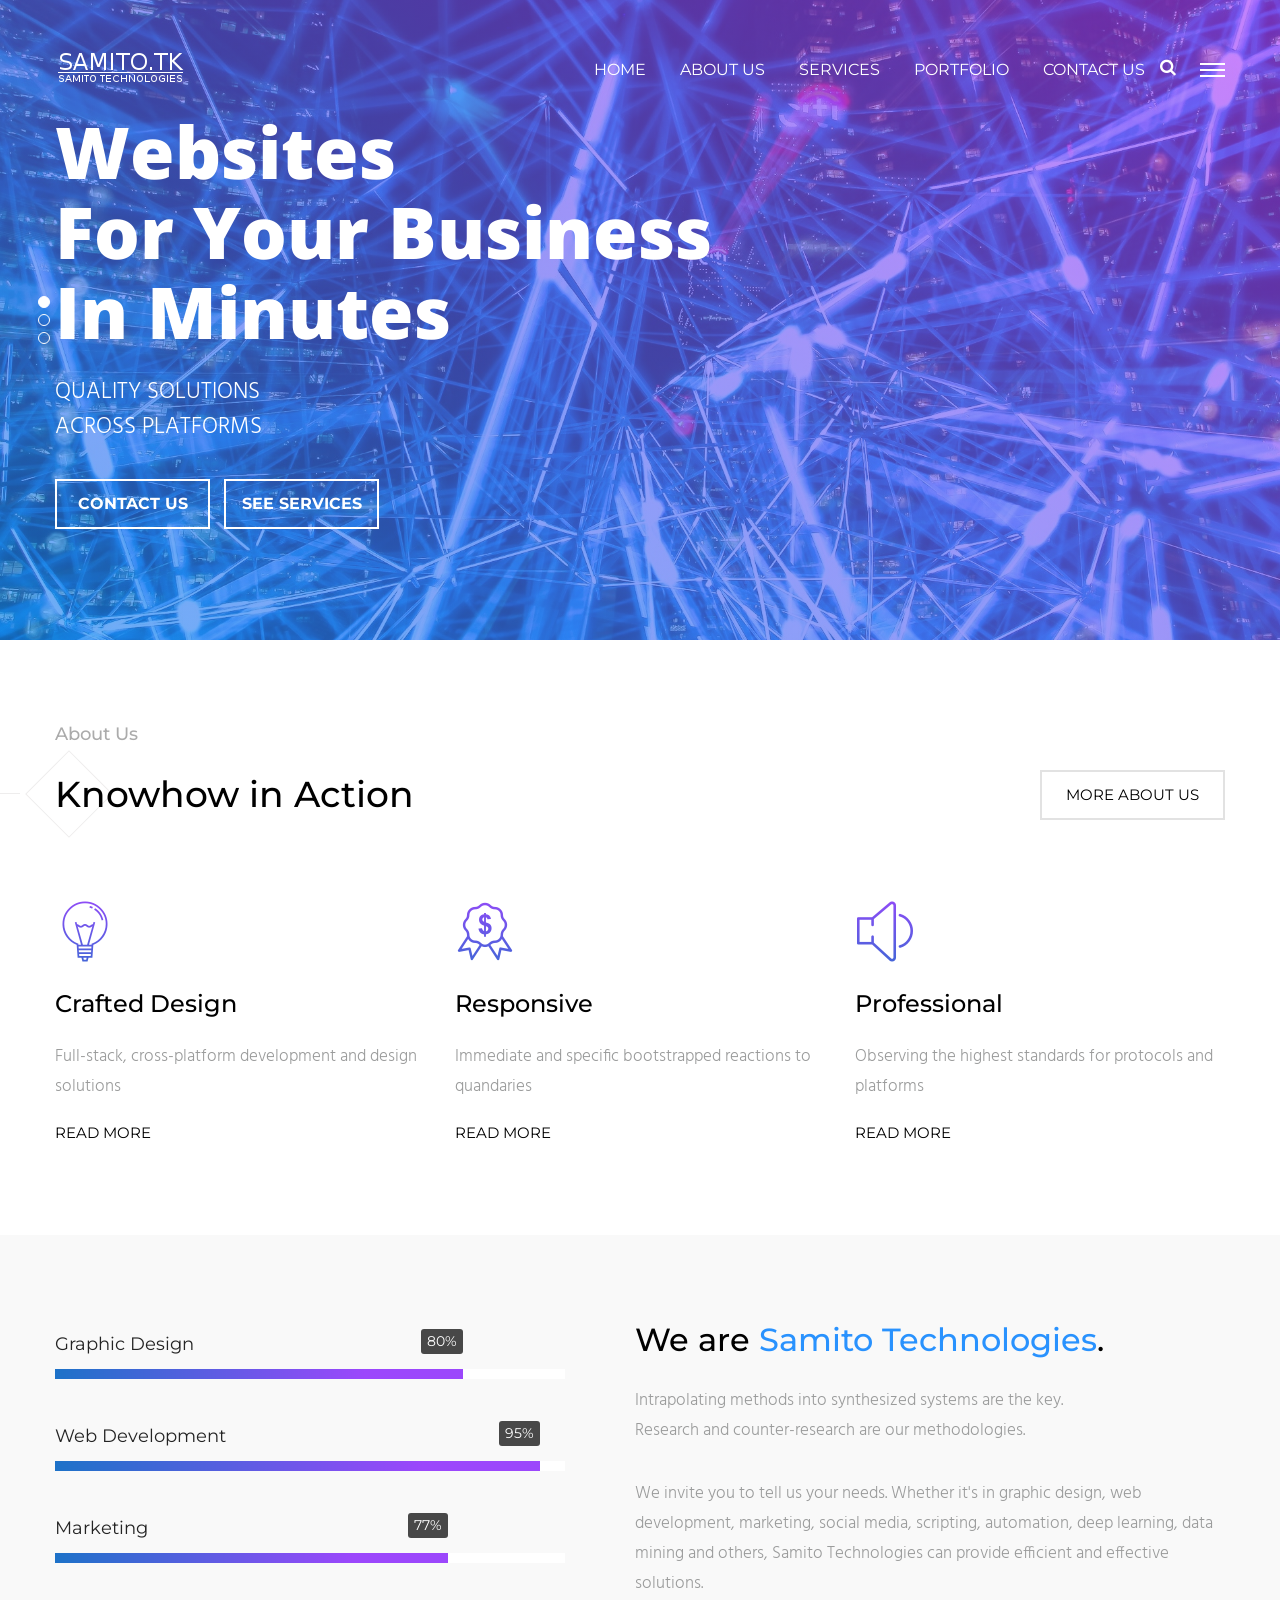
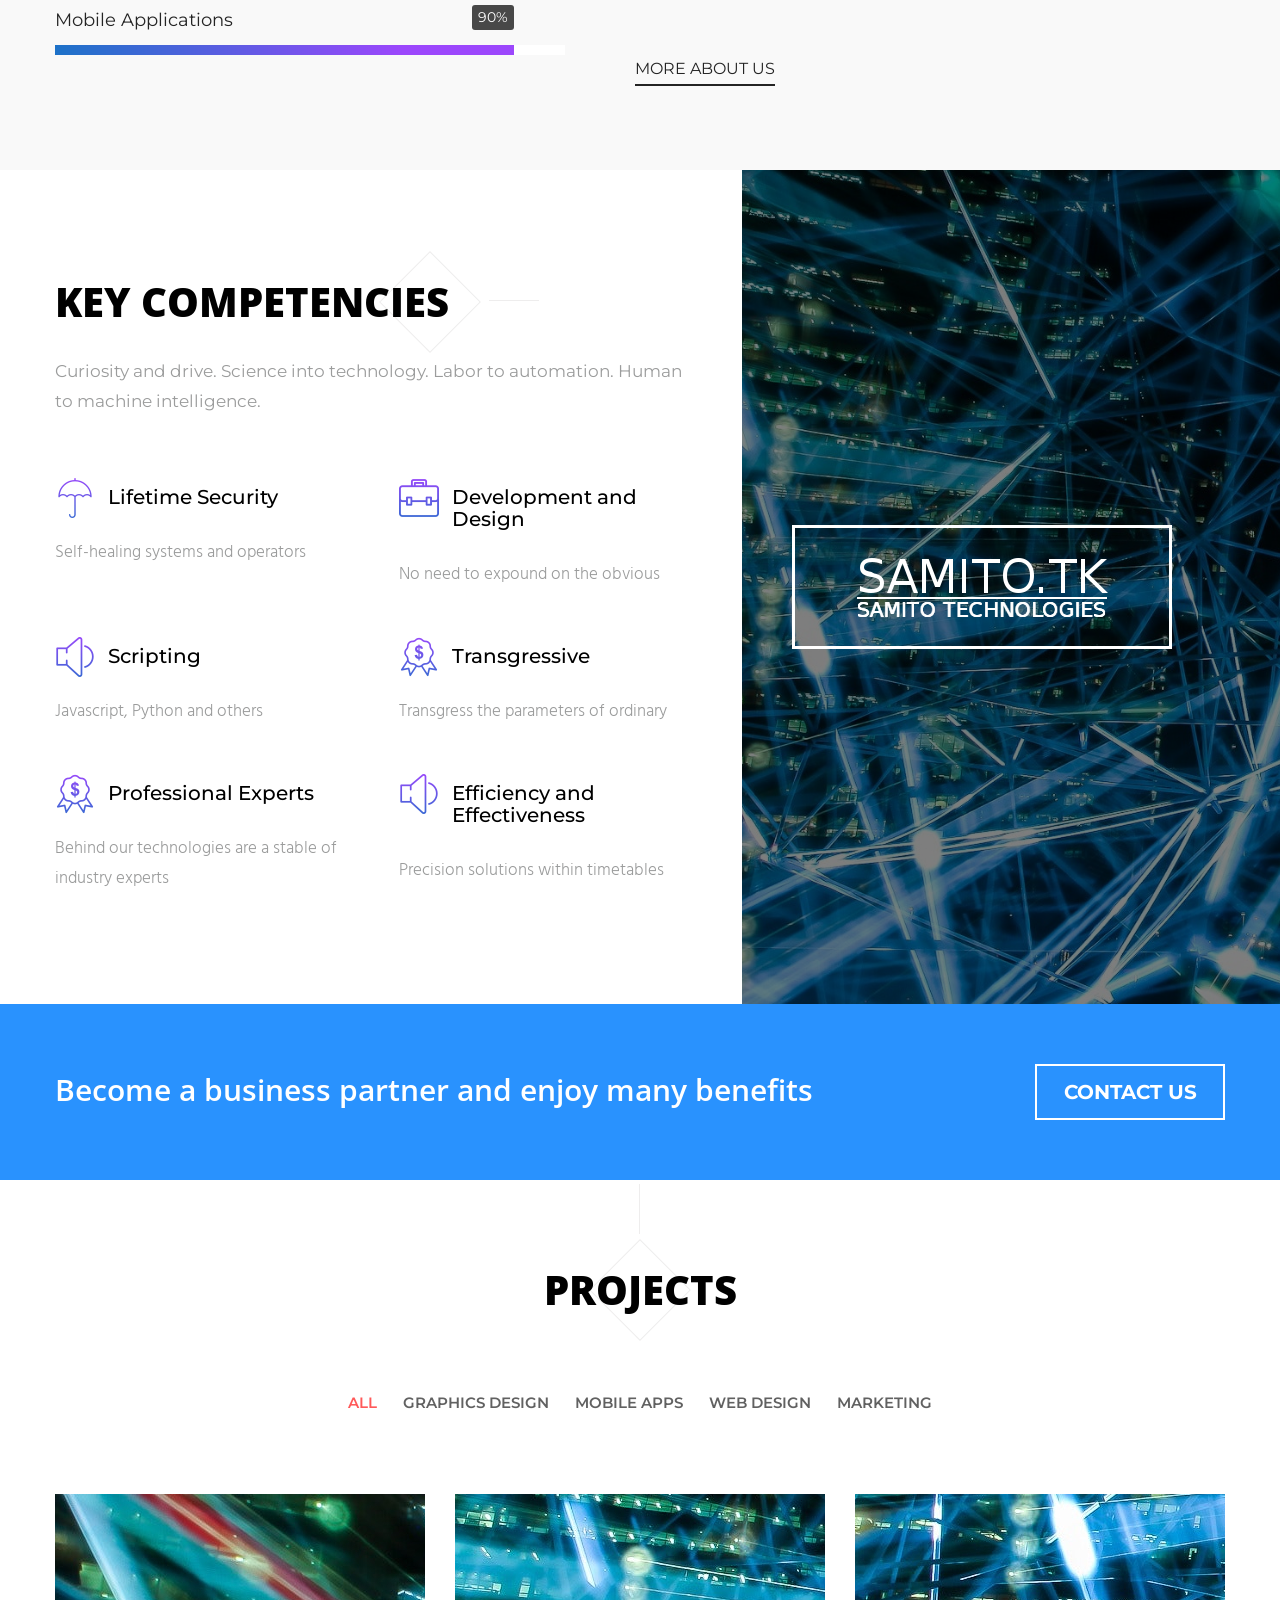
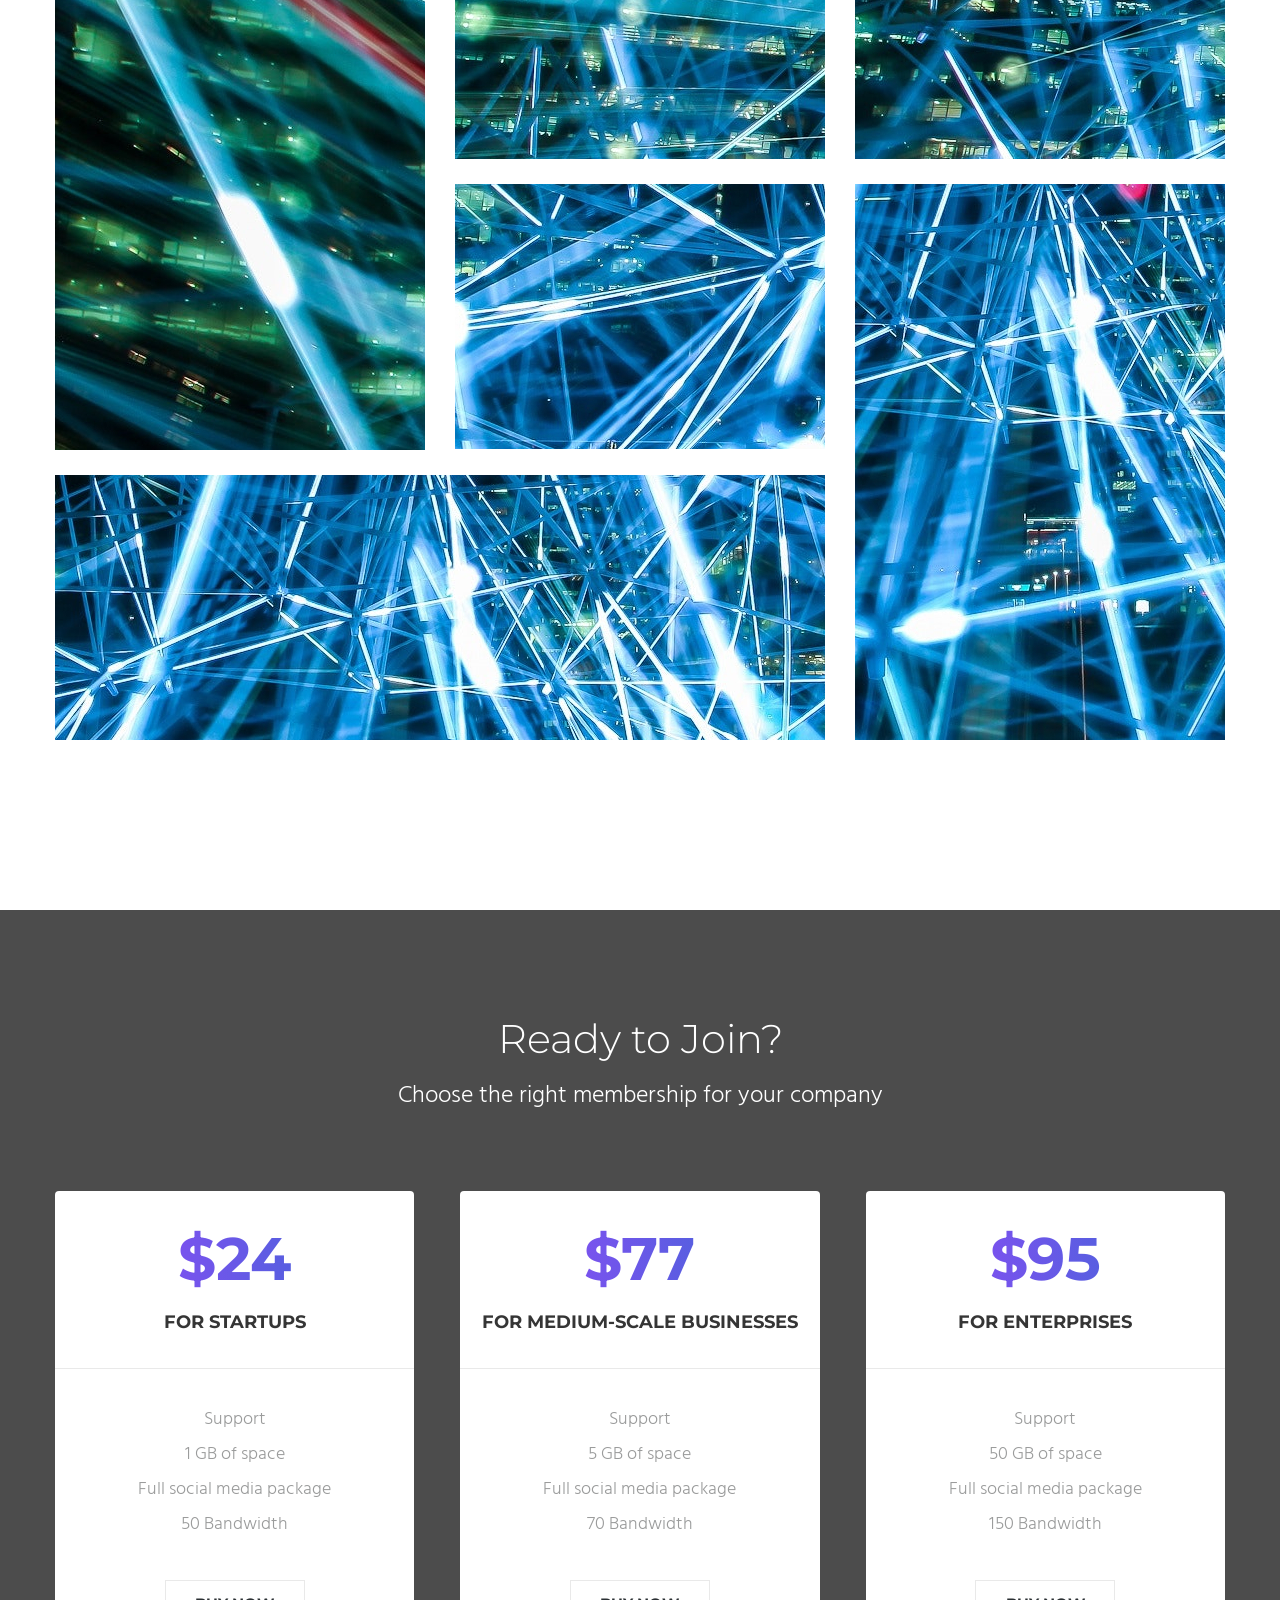
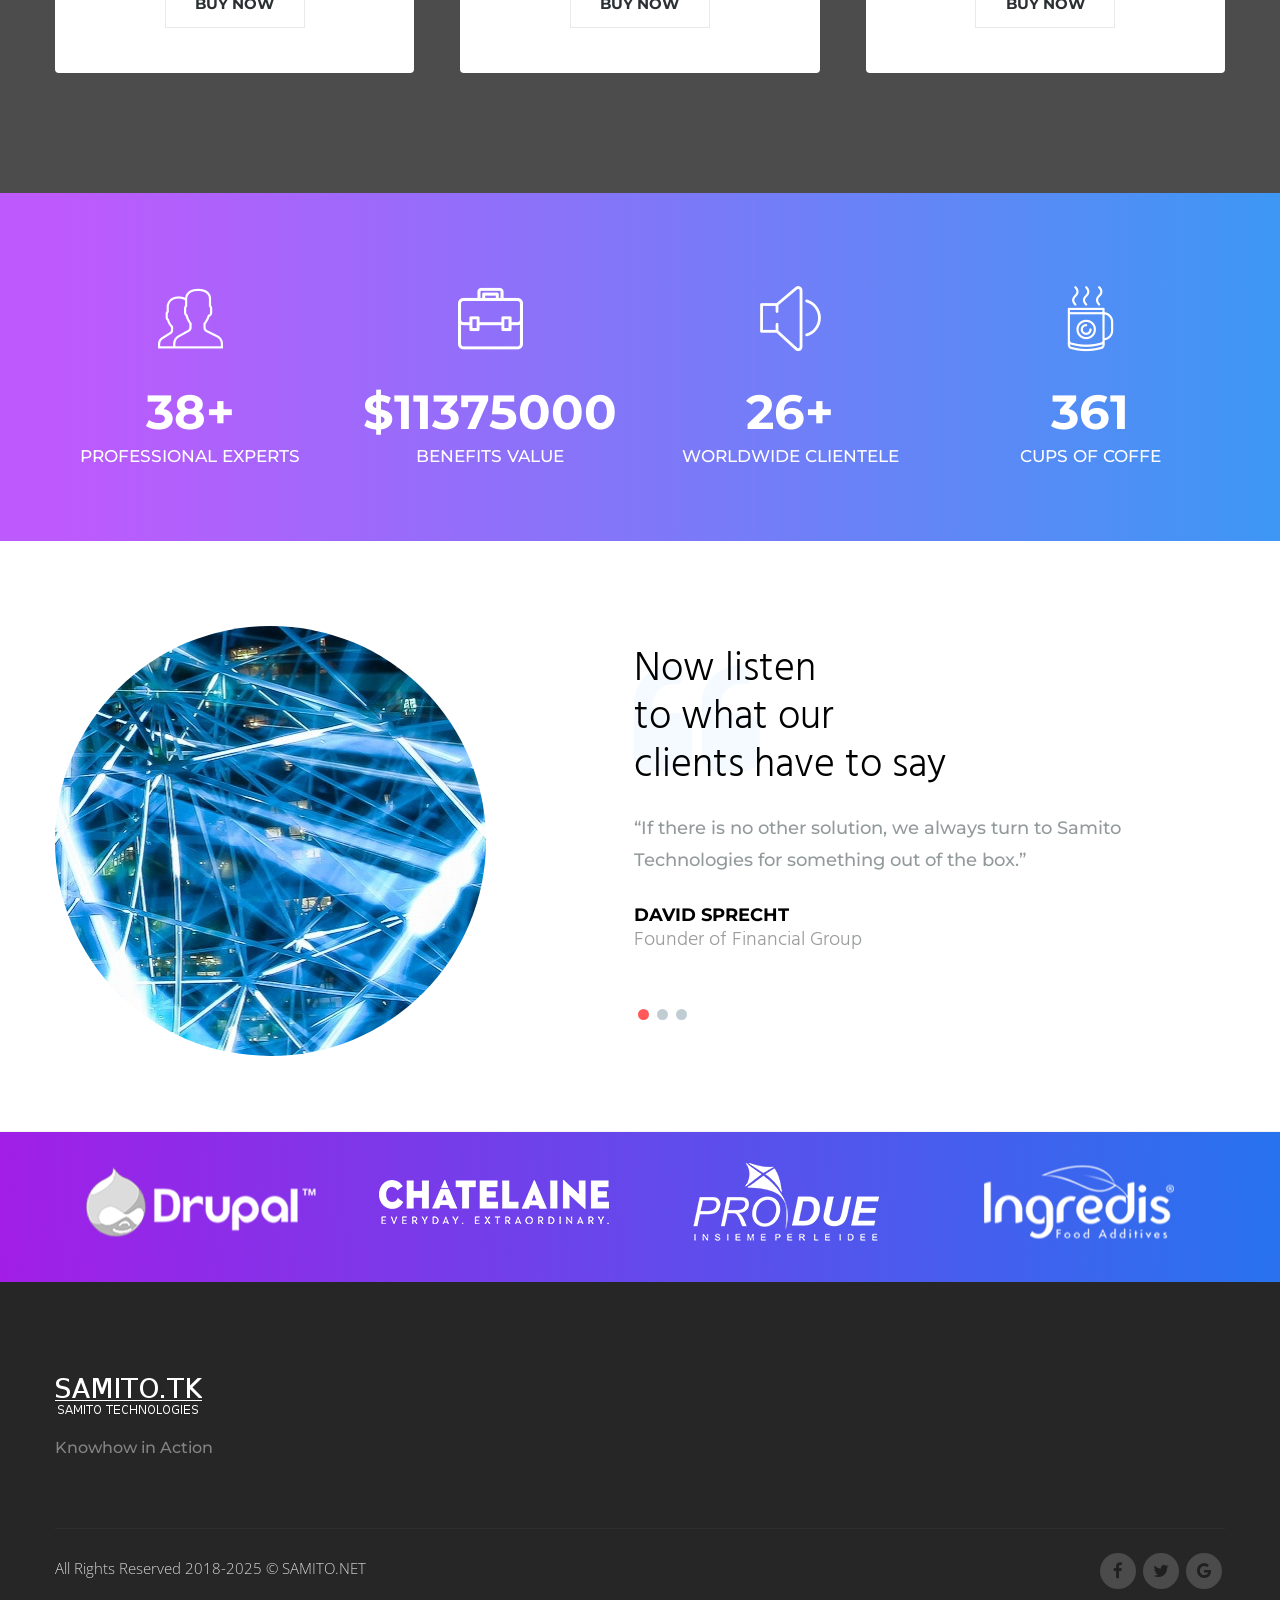
==== commit 4d6c42a5: "Add files via upload" ====
--- a/index.html
+++ b/index.html
@@ -129,8 +129,8 @@
 				<div data-src="images/home/slide-1.jpg">
 					<div class="camera_caption">
 						<div class="container">
-							<h1 class="wow fadeInUp animated">Websites<span></span>For your Business<span>In Minutes</span></h1>
-							<p class="wow fadeInUp animated" data-wow-delay="0.5s">Quality solutions<span></span>across platforms</p>
+							<h1 class="wow fadeInUp animated">Websites <span></span>For your Business <span>In Minutes</span></h1>
+							<p class="wow fadeInUp animated" data-wow-delay="0.5s">Quality solutions <span></span>across platforms</p>
 							<a href="contact.html" class="tran3s wow fadeInLeft animated hvr-bounce-to-right" data-wow-delay="1s">Contact Us</a>
 							<a href="service-v2.html" class="tran3s wow fadeInRight animated hvr-bounce-to-right" data-wow-delay="1s">SEE SERVICES</a>
 						</div> <!-- /.container -->
@@ -139,8 +139,8 @@
 				<div data-src="images/home/slide-2.jpg">
 					<div class="camera_caption">
 						<div class="container">
-							<h1 class="wow fadeInUp animated">Mobile Apps<span></span>To Complete<span>the Package</span></h1>
-							<p class="wow fadeInUp animated" data-wow-delay="0.5s">Quality solutions<span></span>across platforms</p>
+							<h1 class="wow fadeInUp animated">Mobile Apps <span></span>To Complete <span>the Package</span></h1>
+							<p class="wow fadeInUp animated" data-wow-delay="0.5s">Quality solutions <span></span>across platforms </p>
 							<a href="contact.html" class="tran3s wow fadeInLeft animated hvr-bounce-to-right" data-wow-delay="1s">Contact Us</a>
 							<a href="service-v2.html" class="tran3s wow fadeInRight animated hvr-bounce-to-right" data-wow-delay="1s">SEE SERVICES</a>
 						</div> <!-- /.container -->
@@ -149,8 +149,8 @@
 				<div data-src="images/home/slide-3.jpg">
 					<div class="camera_caption">
 						<div class="container">
-							<h1 class="wow fadeInUp animated">Your Need<span></span>Has an Answer</h1>
-							<p class="wow fadeInUp animated" data-wow-delay="0.5s">Quality solutions<span></span>across platforms</p>
+							<h1 class="wow fadeInUp animated">Your Need <span></span>Has an Answer</h1>
+							<p class="wow fadeInUp animated" data-wow-delay="0.5s">Quality solutions <span></span>across platforms</p>
 							<a href="contact.html" class="tran3s wow fadeInLeft animated hvr-bounce-to-right" data-wow-delay="1s">Contact Us</a>
 							<a href="service-v2.html" class="tran3s wow fadeInRight animated hvr-bounce-to-right" data-wow-delay="1s">SEE SERVICES</a>
 						</div> <!-- /.container -->
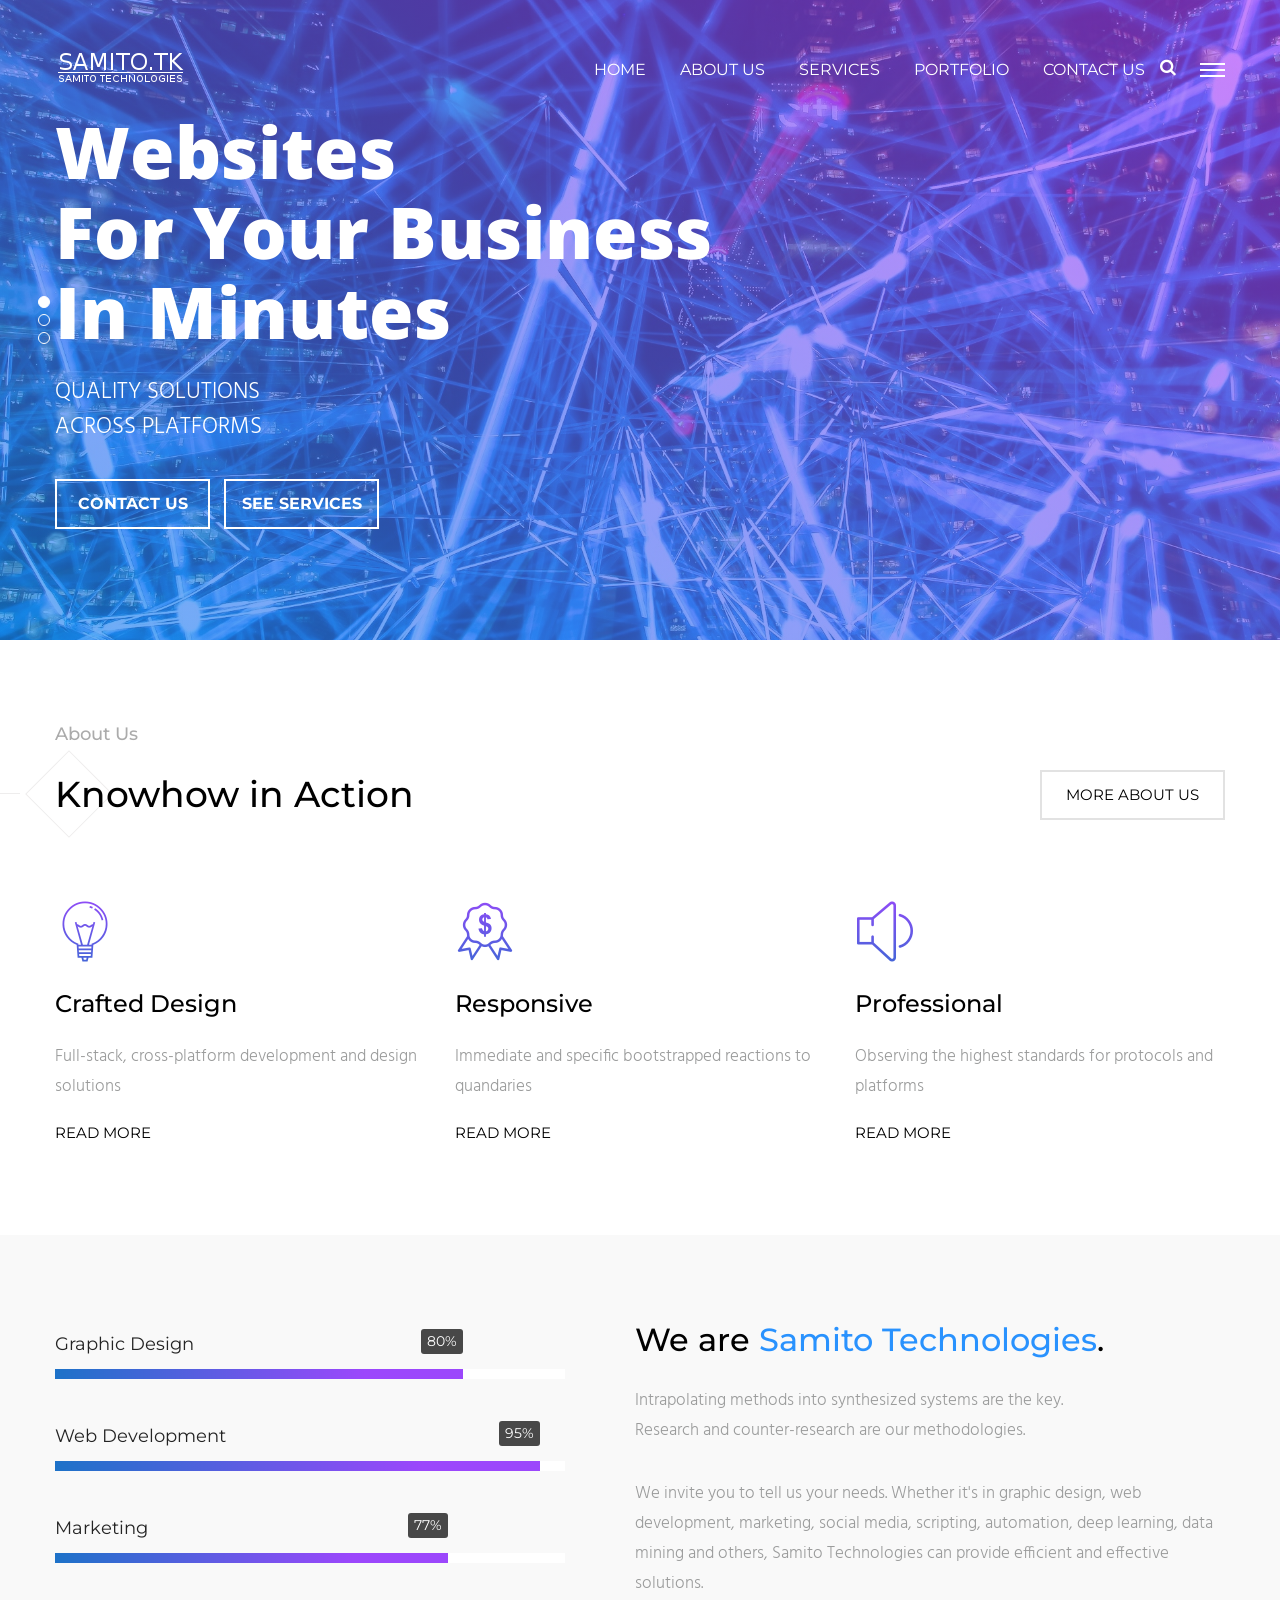
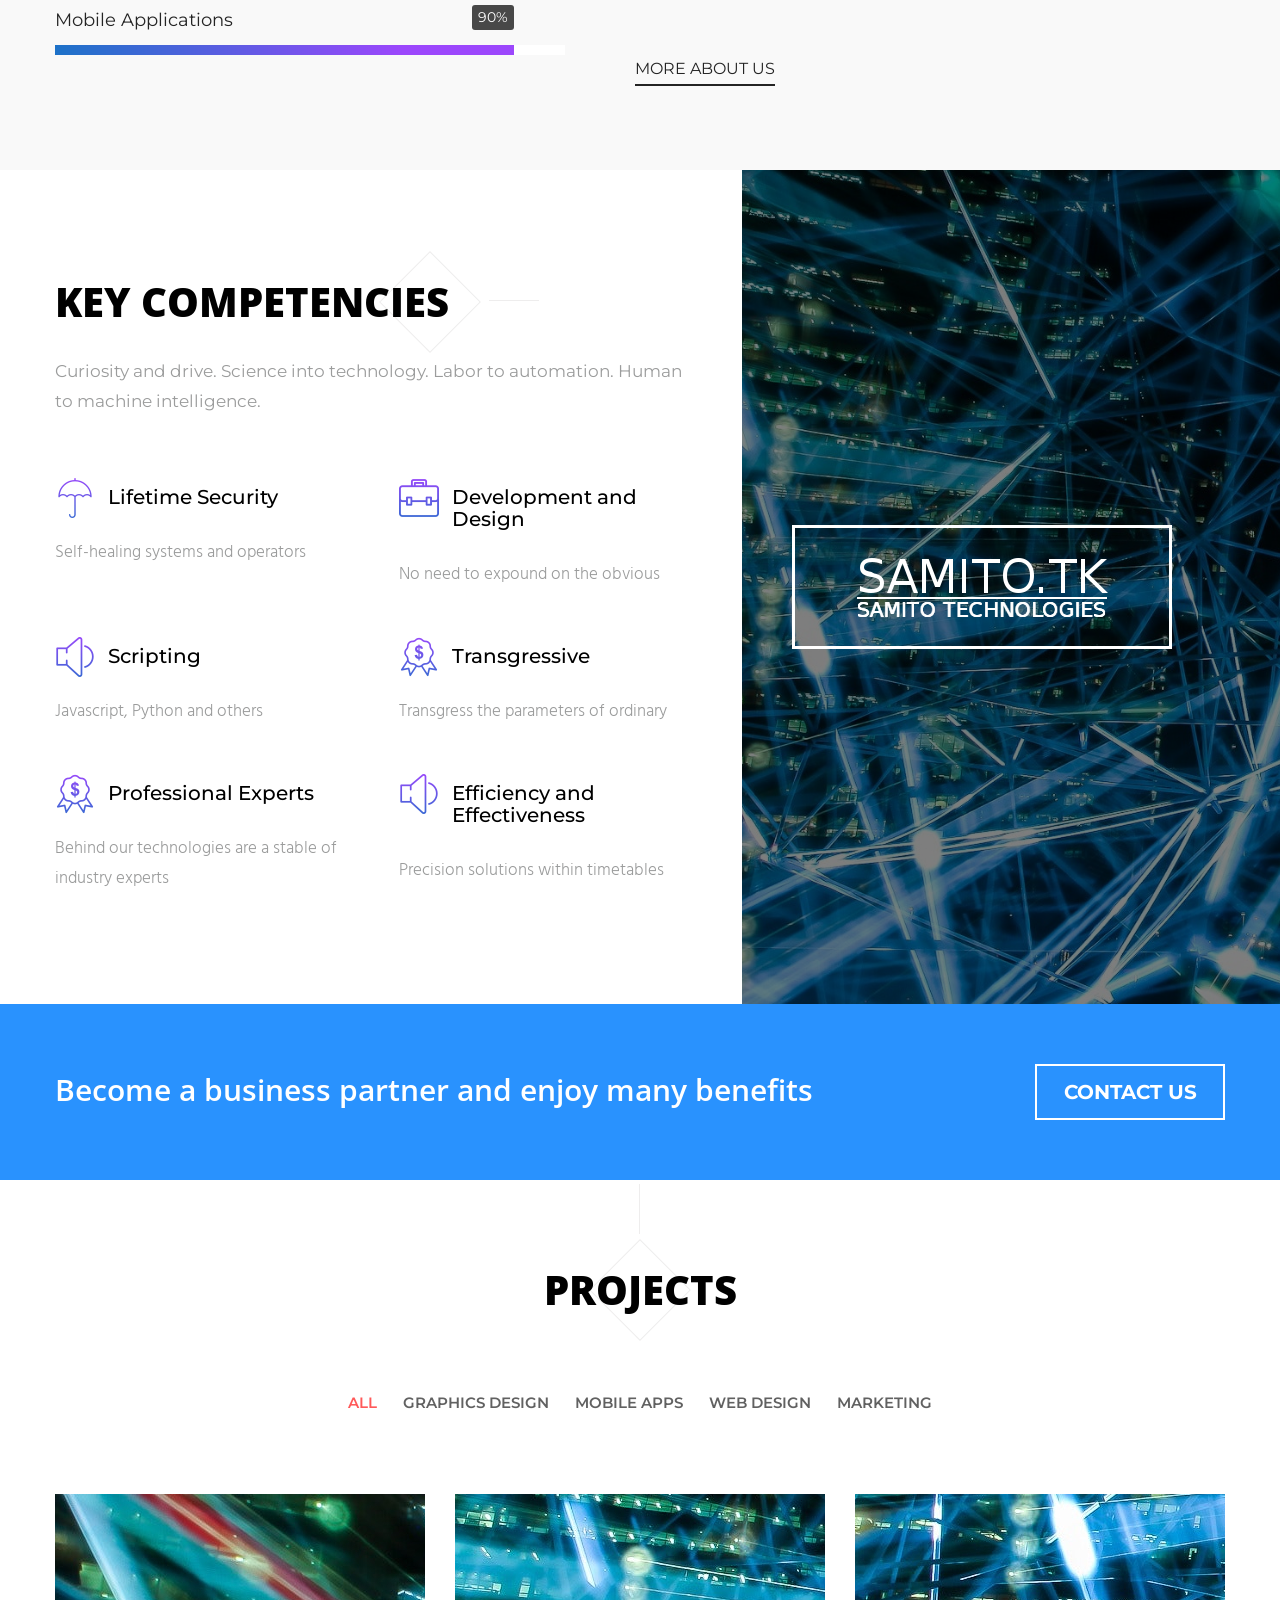
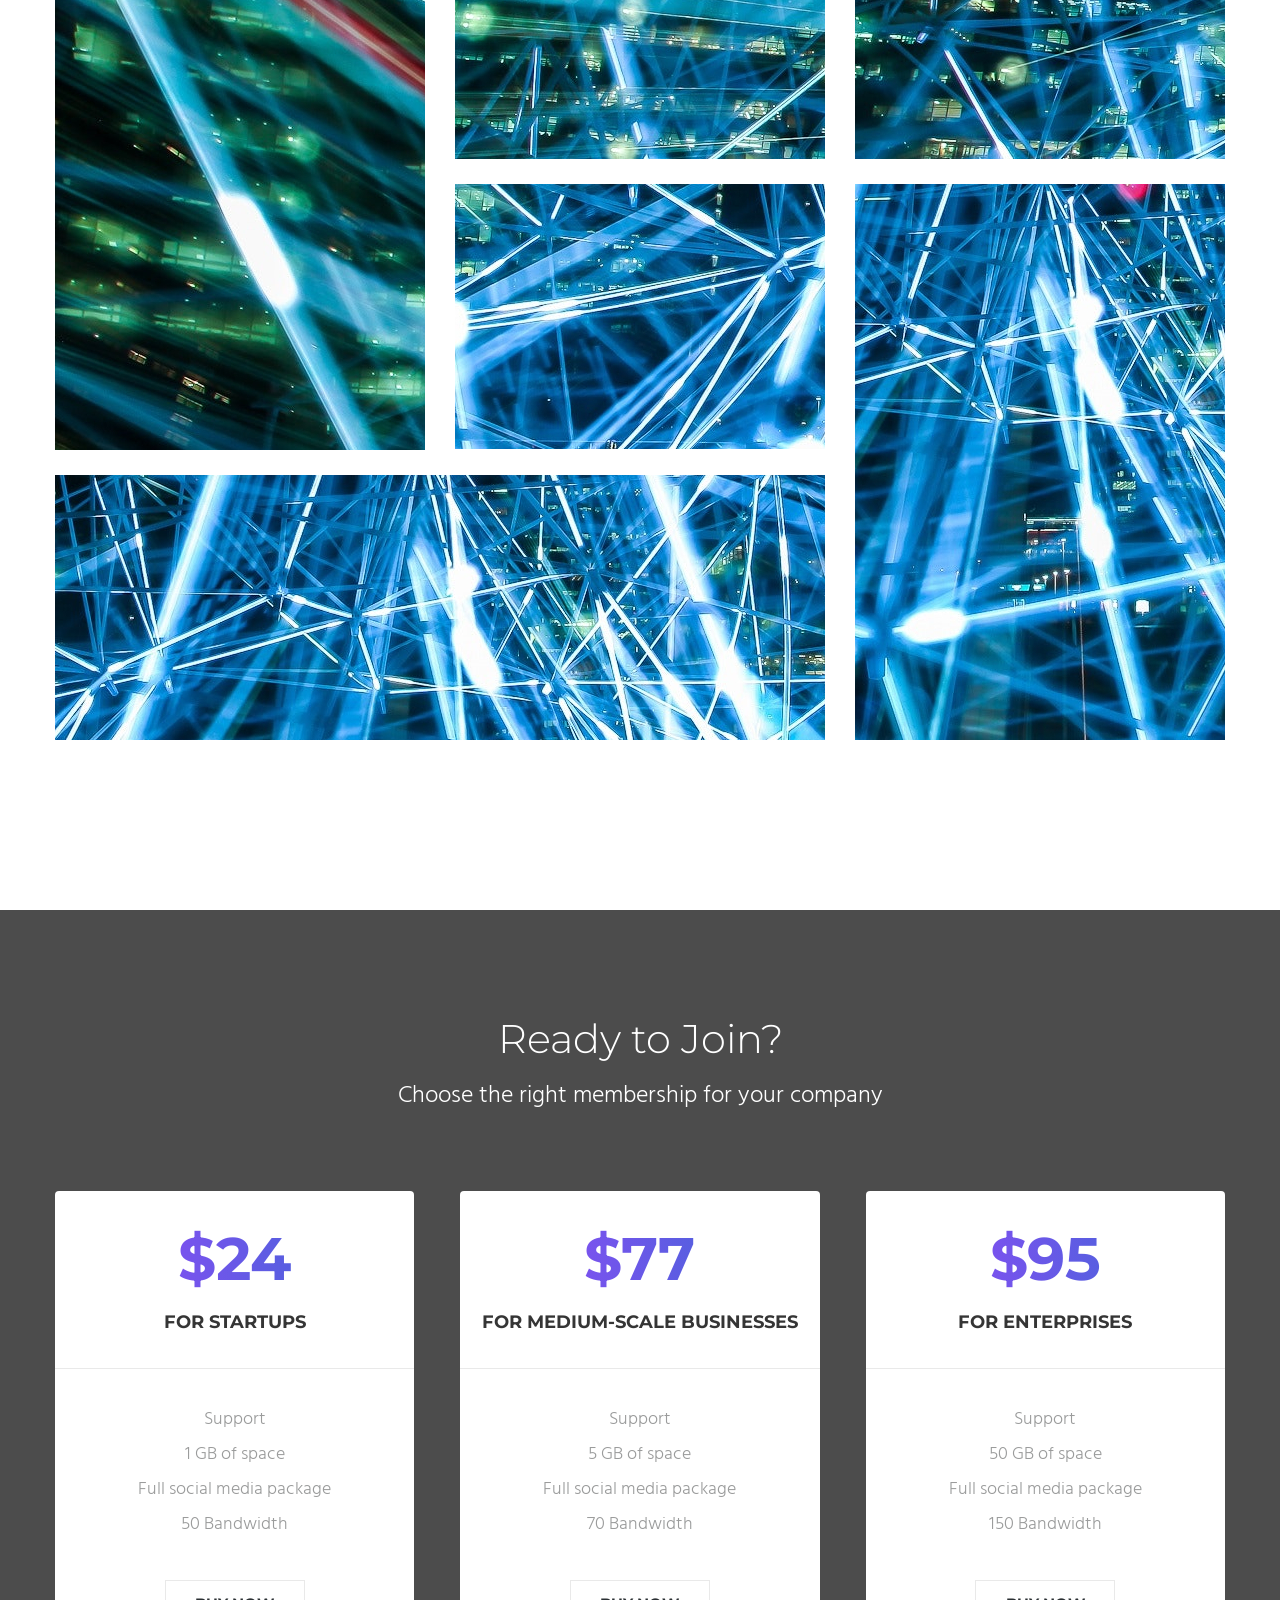
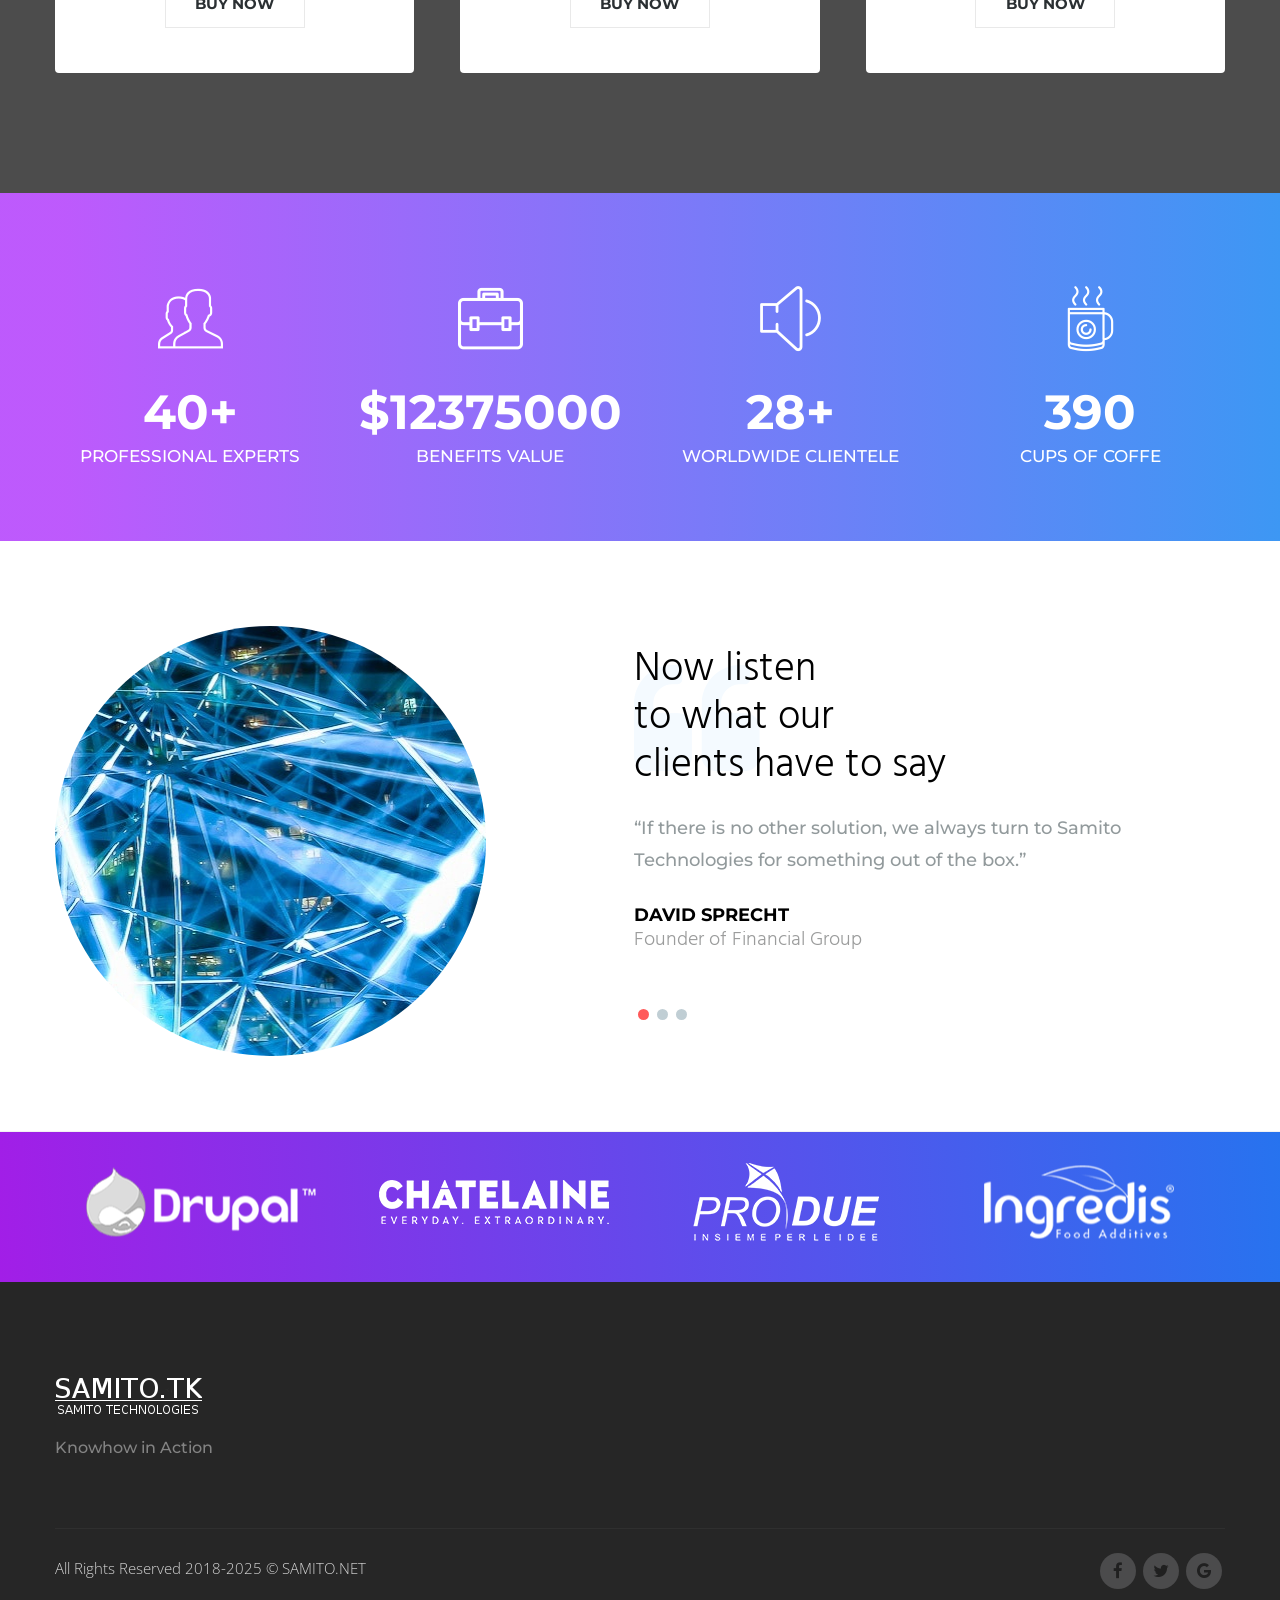
==== commit 6d83e69b: "Add files via upload" ====
--- a/index.html
+++ b/index.html
@@ -528,7 +528,7 @@
 			-->
 			<section class="client-section wow fadeInUp">
 				<div class="container">
-					<h2>Now listen<span></span>to what our<span></span> clients have to say</h2>
+					<h2>Now listen <span></span>to what our <span></span>clients have to say</h2>
 					<div id="client-slider" class="clear-fix">
 						<div class="item">
 							<div class="clear-fix">
